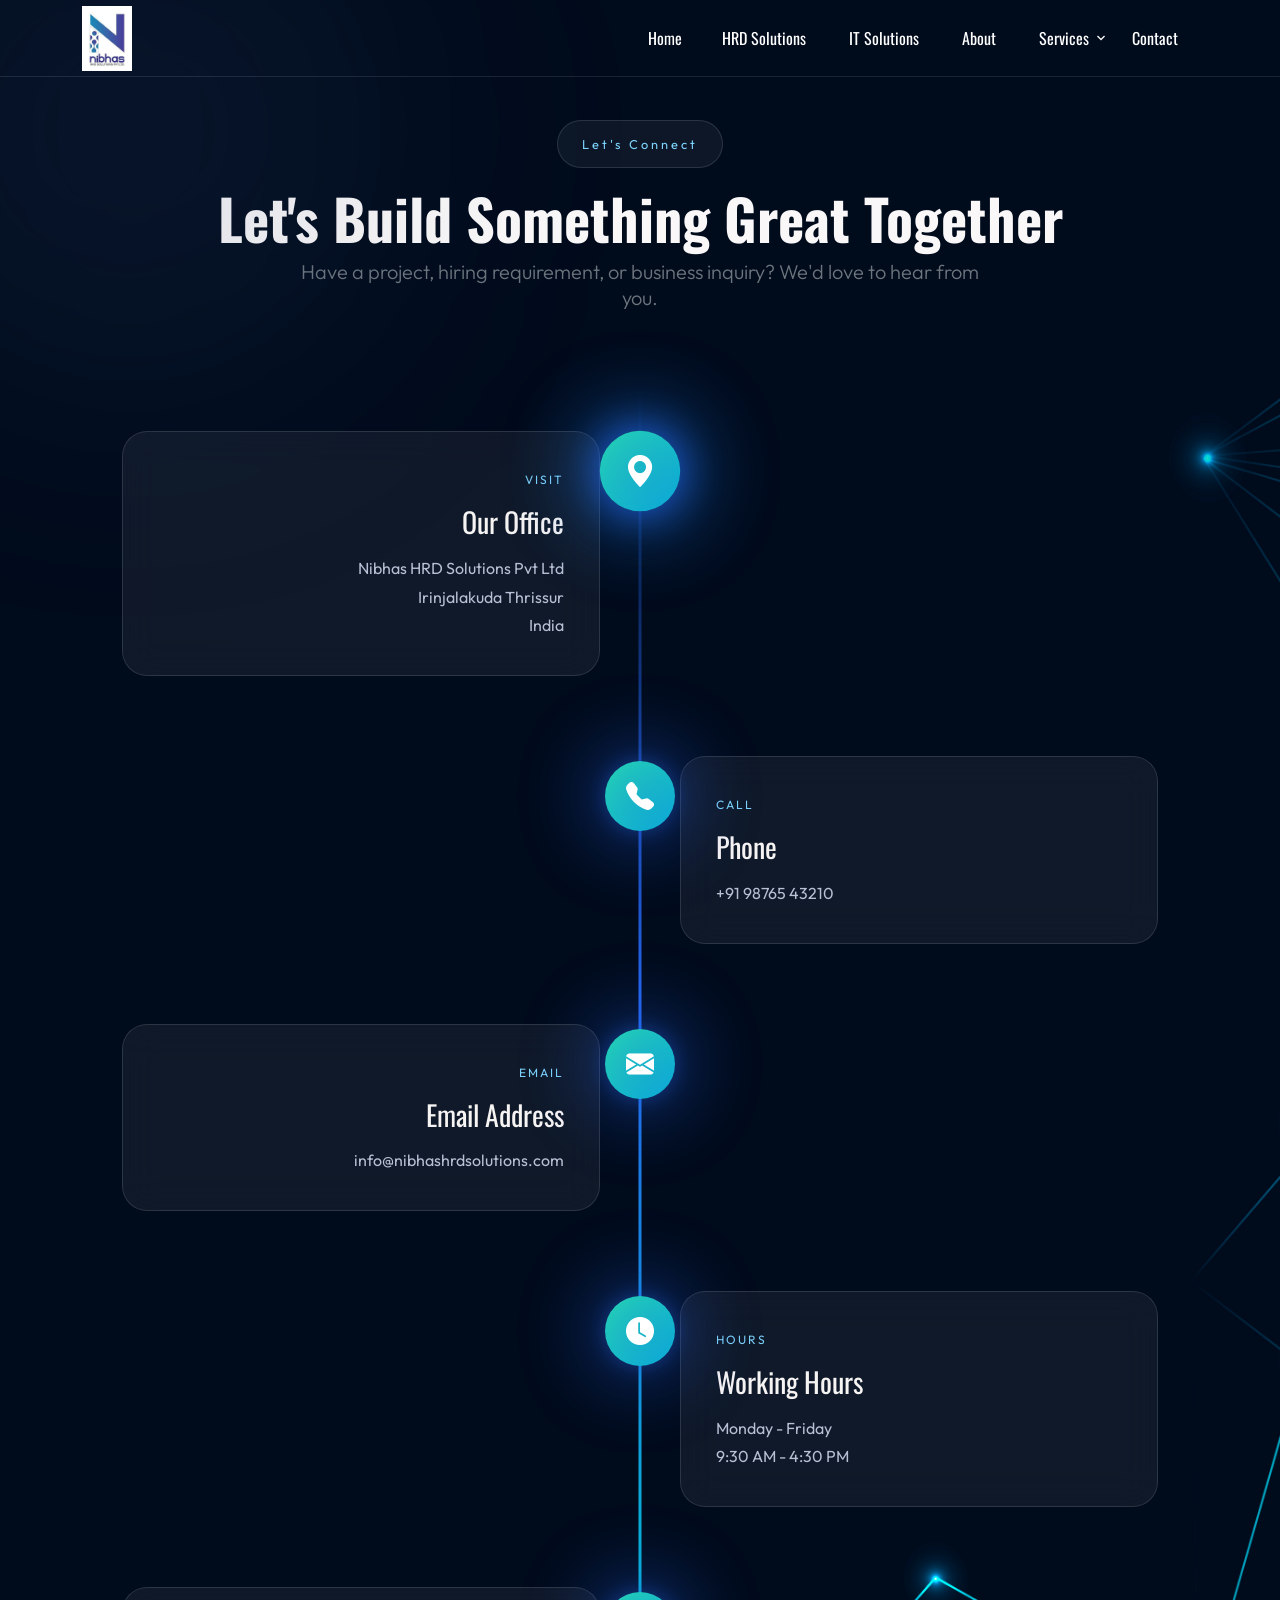
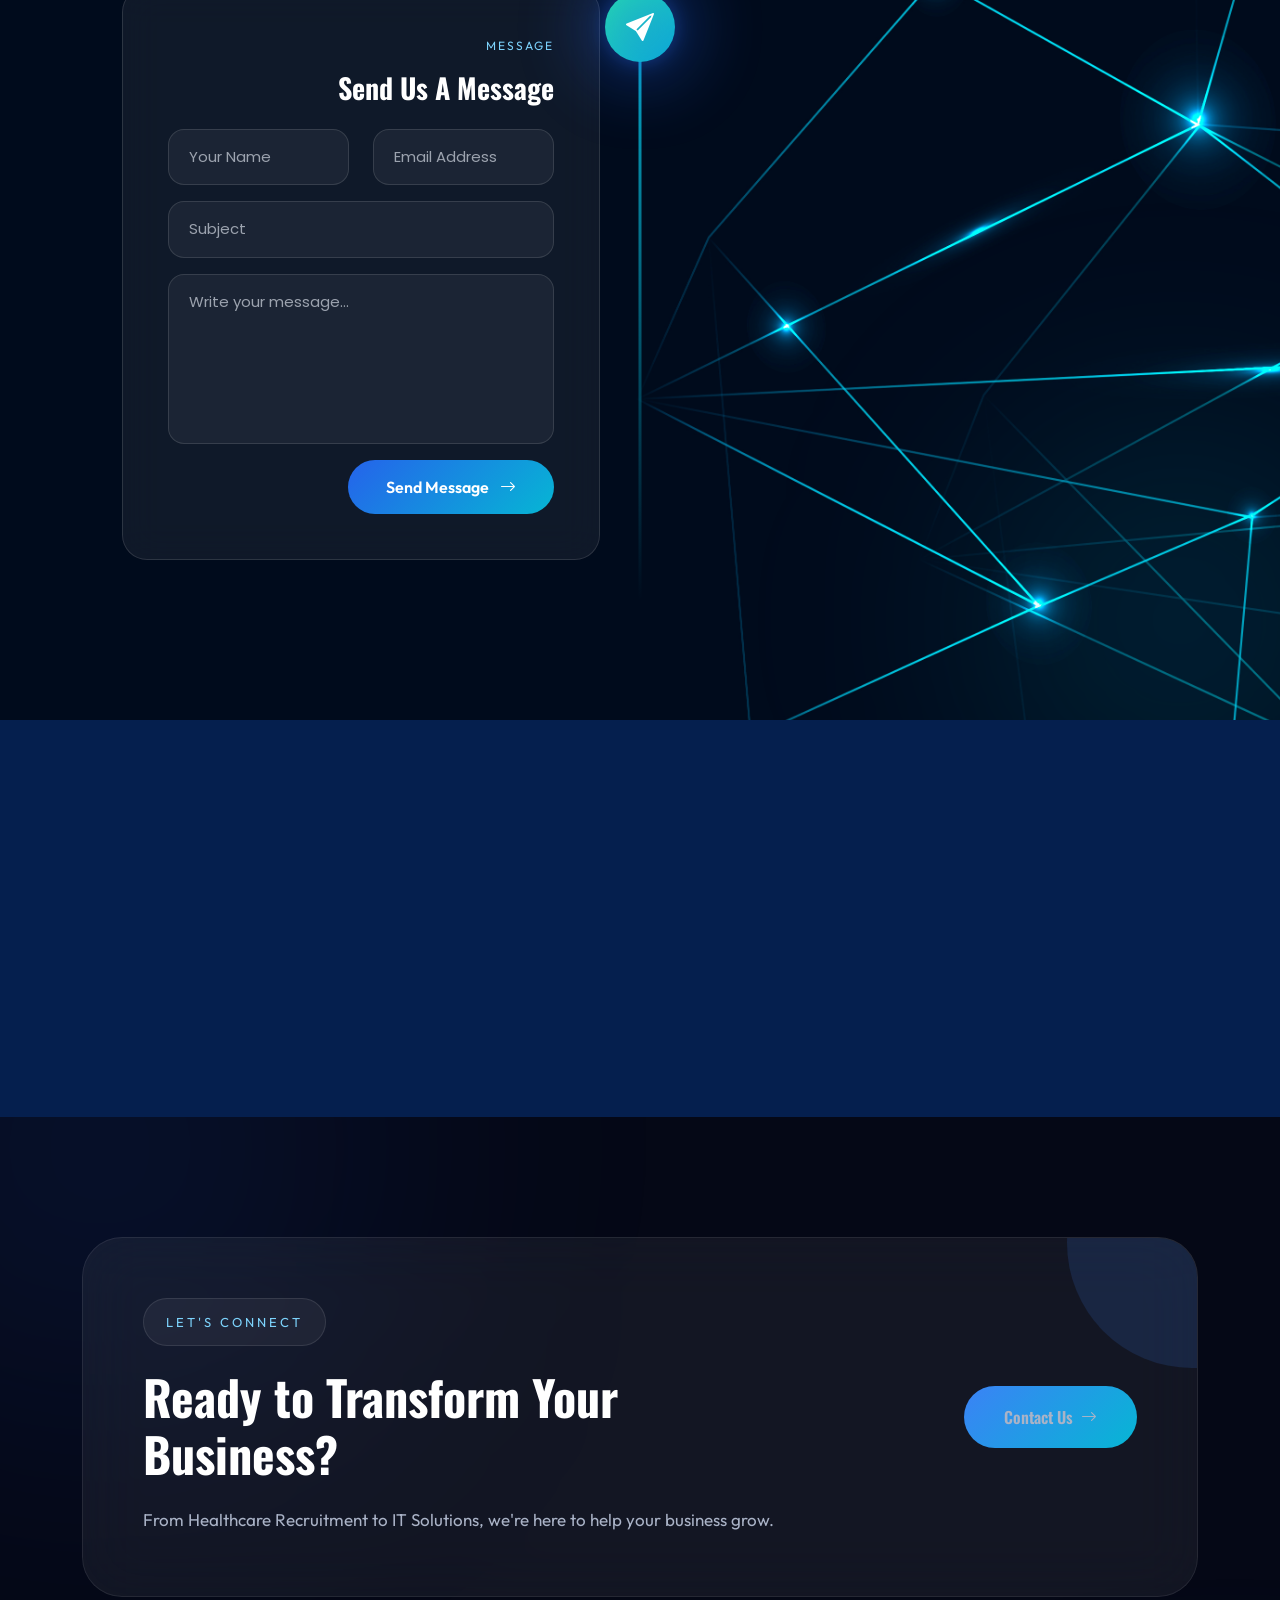
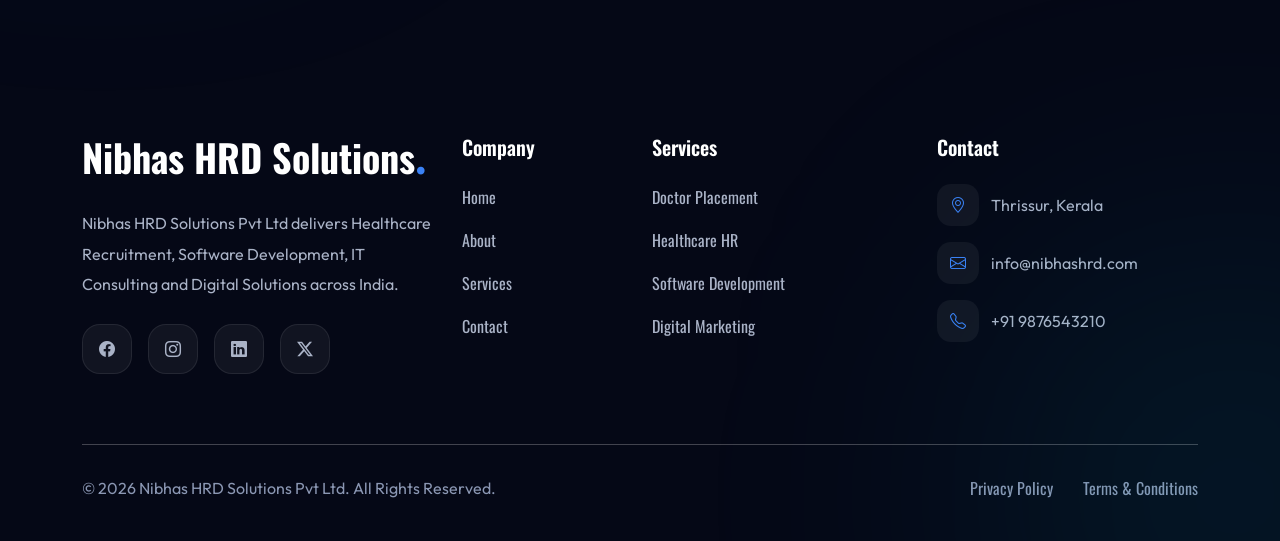
==== monoline-1.0.0/contact.html @ eedfb636 "first commit" ====
<!DOCTYPE html>
<html lang="en">

	<head>
		<!-- Meta -->
		<meta charset="utf-8">
		<meta http-equiv="X-UA-Compatible" content="IE=edge">
		<meta name="viewport" content="width=device-width, initial-scale=1, shrink-to-fit=no">
		<!-- The above 3 meta tags *must* come first in the head; any other head content must come *after* these tags -->
		<meta name="description" content="Monoline - Design Agency HTML Template">
		<meta name="keywords" content="agency, business, corporate, creative, html5, modern, multipurpose, One Page, parallax, startup ">		
		<!-- SITE TITLE -->
		<title>Contact | Nibhas HRD Solutions</title>			
		<!-- Latest Bootstrap min CSS -->
		<link rel="stylesheet" href="assets/bootstrap/css/bootstrap.min.css">		
		<!-- Google Font -->
		<link rel="stylesheet" href="https://fonts.googleapis.com/css?family=Poppins:300,400,500,600,700,800"> 
		<link rel="stylesheet" href="https://fonts.googleapis.com/css?family=Oswald:300,400,500,600">			
		<!-- Font Awesome CSS -->
		<link rel="stylesheet" href="assets/fonts/font-awesome.min.css">
		<link rel="stylesheet" href="assets/fonts/themify-icons.css">
		<!--- owl carousel Css-->
		<link rel="stylesheet" href="assets/owlcarousel/css/owl.carousel.css">
		<link rel="stylesheet" href="assets/owlcarousel/css/owl.theme.css">
		<!--materialdesignicons Css-->
        <link rel="stylesheet" href="assets/css/fonts.css">		
		<!-- animate CSS -->
		<link rel="stylesheet" href="assets/css/animate.css">				
		<!-- MAGNIFIC CSS -->
		<link rel="stylesheet" href="assets/css/magnific-popup.css">					
		<!-- Style CSS -->						
		<link rel="stylesheet" href="assets/css/menu.css">			
		<link rel="stylesheet" href="assets/css/style.css">			
		<link rel="stylesheet" href="assets/css/responsive.css">
				<link rel="stylesheet" href="assets/css/contact.css">			
			
		<!-- HTML5 shim and Respond.js IE8 support of HTML5 elements and media queries -->
		<!-- WARNING: Respond.js doesn't work if you view the page via file:// -->
		<!--[if lt IE 9]>
		  <script src="https://oss.maxcdn.com/html5shiv/3.7.2/html5shiv.min.js"></script>
		  <script src="https://oss.maxcdn.com/respond/1.4.2/respond.min.js"></script>
		<![endif]-->
	</head>
	
    <body data-spy="scroll" data-offset="80">

		<!-- START PRELOADER -->
		<div class="preloader">
			<div class="spinner">
				<div class="double-bounce1"></div>
				<div class="double-bounce2"></div>
			</div>
		</div>
		<!-- END PRELOADER -->		

		 <!-- START NAVBAR -->
		<div class="site-mobile-menu site-navbar-target">
		  <div class="site-mobile-menu-header">
			<div class="site-mobile-menu-close mt-3">
			  <span class="icon-close2 js-menu-toggle"></span>
			</div>
		  </div>
		  <div class="site-mobile-menu-body"></div>
		</div>
	   
		<header class="site-navbar js-sticky-header site-navbar-target" role="banner">
		  <div class="container">
			<div class="row align-items-center">       
			  <div class="col-6 col-xl-2">
				<h1 class="mb-0 site-logo"><a href="index.html"><img src="assets/img/logo.jpg" alt=""></a></h1>
			  </div>
			  <div class="col-12 col-md-10 d-none d-xl-block">
				<nav class="site-navigation position-relative text-right" role="navigation">
				  <ul class="site-menu main-menu js-clone-nav mr-auto d-none d-lg-block">
				  	<li class="">
					  <a href="nibhashrdsolutions.html" class="nav-link">Home</a>
					   <li><a href="index.html" class="nav-link">HRD Solutions</a></li>
						<li><a href="index_three.html" class="nav-link">IT Solutions</a></li>
					</li>	
					<li><a class="nav-link" href="about.html">About</a></li>
					<li class="has-children">
					  <a href="service.html" class="nav-link">Services</a>
					  <ul class="dropdown">
						<li><a href="service.html" class="nav-link">Web Development</a></li>
						<li><a href="service.html" class="nav-link">Software Development</a></li>
						<li><a href="service.html" class="nav-link">Digital Marketing</a></li>
						<li><a href="service.html" class="nav-link">ERP Software</a></li>
						<li><a href="service.html" class="nav-link">Web Design</a></li>
						<li><a href="service.html" class="nav-link">Healthcare Recruitment</a></li>
					  </ul>
					</li>					 
			        
								
									
			         <li><a class="nav-link" href="contact.html">Contact</a></li>					
				  </ul>
				</nav>
			  </div>
			   <div class="col-6 d-inline-block d-xl-none ml-md-0 py-3" style="position: relative; top: 3px;">
			   <a href="#" class="site-menu-toggle js-menu-toggle float-right"><span class="icon-menu h3"></span></a>
			   </div>
			</div>
		  </div>
		</header>
	   <!-- END NAVBAR-->		
		
	   


<head>
    <meta charset="UTF-8">
    <meta name="viewport" content="width=device-width, initial-scale=1.0">
    <title>Contact Us</title>

    <!-- Bootstrap -->
    <!-- <link href="https://cdn.jsdelivr.net/npm/bootstrap@5.3.7/dist/css/bootstrap.min.css" rel="stylesheet"> -->

    <!-- Bootstrap Icons -->
    <link rel="stylesheet"
        href="https://cdn.jsdelivr.net/npm/bootstrap-icons@1.11.3/font/bootstrap-icons.min.css">

    <link rel="stylesheet" href="contact.css">
</head>

<body>

<section class="contact-section py-15 " style="background-image: url(assets/img/bg/v79.jpg); background-size: cover;" >

    <div class="container">

        <!-- Heading -->

        <div class="text-center mb-5">

            <span class="contact-tag">
                Let's Connect
            </span>

            <h2 class="display-4 fw-bold mt-3">
                Let's Build Something Great Together
            </h2>

            <p class="lead text-muted mx-auto"
                style="max-width:700px;">

                Have a project, hiring requirement, or business inquiry?
                We'd love to hear from you.

            </p>

        </div>

        <!-- Timeline -->

        <div class="timeline">

            <!-- Office -->

            <div class="timeline-item left">

                <div class="timeline-icon">
                    <i class="bi bi-geo-alt-fill"></i>
                </div>

                <div class="timeline-content">

                    <span class="small-title">
                        VISIT
                    </span>

                    <h4>Our Office</h4>

                    <p>
                        Nibhas HRD Solutions Pvt Ltd
                        <br>
                      Irinjalakuda Thrissur <br>
                        India
                    </p>

                </div>

            </div>

            <!-- Phone -->

            <div class="timeline-item right" >

                <div class="timeline-icon">
                    <i class="bi bi-telephone-fill"></i>
                </div>

                <div class="timeline-content" >

                    <span class="small-title">
                        CALL
                    </span>

                    <h4>Phone</h4>

                    <p>
                        +91 98765 43210
                    </p>

                </div>

            </div>

            <!-- Email -->

            <div class="timeline-item left">

                <div class="timeline-icon">
                    <i class="bi bi-envelope-fill"></i>
                </div>

                <div class="timeline-content">

                    <span class="small-title">
                        EMAIL
                    </span>

                    <h4>Email Address</h4>

                    <p>

                        info@nibhashrdsolutions.com

                    </p>

                </div>

            </div>

            <!-- Working Hours -->

            <div class="timeline-item right">

                <div class="timeline-icon">
                    <i class="bi bi-clock-fill"></i>
                </div>

                <div class="timeline-content">

                    <span class="small-title">
                        HOURS
                    </span>

                    <h4>Working Hours</h4>

                    <p>

                        Monday - Friday<br>

                        9:30 AM - 4:30 PM

                    </p>

                </div>

            </div>

            <!-- Contact Form -->

            <div class="timeline-item left form-item">

                <div class="timeline-icon">
                    <i class="bi bi-send-fill"></i>
                </div>

                <div class="timeline-content contact-form-card">

                    <span class="small-title">

                        MESSAGE

                    </span>

                    <h3 class="mb-4">

                        Send Us A Message

                    </h3>

                    <form>

                        <div class="row">

                            <div class="col-md-6 mb-3">

                                <input
                                    type="text"
                                    class="form-control"
                                    placeholder="Your Name">

                            </div>

                            <div class="col-md-6 mb-3">

                                <input
                                    type="email"
                                    class="form-control"
                                    placeholder="Email Address">

                            </div>

                        </div>

                        <div class="mb-3">

                            <input
                                type="text"
                                class="form-control"
                                placeholder="Subject">

                        </div>

                        <div class="mb-3">

                            <textarea
                                rows="6"
                                class="form-control"
                                placeholder="Write your message..."></textarea>

                        </div>

                        <button class="btn send-btn">

                            Send Message

                            <i class="bi bi-arrow-right ms-2"></i>

                        </button>

                    </form>

                </div>

            </div>

        </div>

    </div>

</section>

<!-- Map -->


		
		
		
		<!-- START MAP -->
		<div class="map">
			<iframe src="https://www.google.com/maps/embed?pb=!1m18!1m12!1m3!1d5864.38299883517!2d76.20686568125423!3d10.342648704648855!2m3!1f0!2f0!3f0!3m2!1i1024!2i768!4f13.1!3m3!1m2!1s0x1091f25fbad3855%3A0x404bb0de71499fe7!2sNibhas%20HRD%20Solutions%20Pvt.%20Ltd.!5e1!3m2!1sen!2sin!4v1783592600045!5m2!1sen!2sin" style="border:0;" allowfullscreen="" aria-hidden="false" tabindex="0" ></iframe>
		</div>	
		<!-- START MAP -->		

		<footer class="vision-footer">

    <div class="container">

        <!-- CTA -->

        <div class="footer-cta">

            <div class="row align-items-center">

                <div class="col-lg-8">

                    <span class="footer-badge">
                        LET'S CONNECT
                    </span>

                    <h2>
                        Ready to Transform Your Business?
                    </h2>

                    <p>
                        From Healthcare Recruitment to IT Solutions,
                        we're here to help your business grow.
                    </p>

                </div>

                <div class="col-lg-4 text-lg-end mt-4 mt-lg-0">

                    <a href="#" class="footer-btn">
                        Contact Us
                        <i class="bi bi-arrow-right ms-2"></i>
                    </a>

                </div>

            </div>

        </div>

        <!-- Footer -->

        <div class="row gy-5 mt-5">

            <!-- Company -->

            <div class="col-lg-4">

                <h3 class="logo">
                    Nibhas HRD Solutions<span>.</span>
                </h3>

                <p class="footer-text">

                    Nibhas HRD Solutions Pvt Ltd delivers
                    Healthcare Recruitment, Software Development,
                    IT Consulting and Digital Solutions across India.

                </p>

                <div class="social-links">

                    <a href="#"><i class="bi bi-facebook"></i></a>
                    <a href="#"><i class="bi bi-instagram"></i></a>
                    <a href="#"><i class="bi bi-linkedin"></i></a>
                    <a href="#"><i class="bi bi-twitter-x"></i></a>

                </div>

            </div>

            <!-- Links -->

            <div class="col-lg-2">

                <h5>Company</h5>

                <ul>

                    <li><a href="nibhashrdsolutions.html">Home</a></li>

                    <li><a href="about.html">About</a></li>

                    <li><a href="service.html">Services</a></li>

                    <li><a href="contact.html">Contact</a></li>

                </ul>

            </div>

            <!-- Services -->

            <div class="col-lg-3">

                <h5>Services</h5>

                <ul>

                    <li><a href="#">Doctor Placement</a></li>

                    <li><a href="#">Healthcare HR</a></li>

                    <li><a href="#">Software Development</a></li>

                    <li><a href="#">Digital Marketing</a></li>

                </ul>

            </div>

            <!-- Contact -->

            <div class="col-lg-3">

                <h5>Contact</h5>

                <ul class="contact-list">

                    <li>
                        <i class="bi bi-geo-alt"></i>
                        Thrissur, Kerala
                    </li>

                    <li>
                        <i class="bi bi-envelope"></i>
                        info@nibhashrd.com
                    </li>

                    <li>
                        <i class="bi bi-telephone"></i>
                        +91 9876543210
                    </li>

                </ul>

            </div>

        </div>

        <hr>

        <div class="footer-bottom">

            <p>
                © 2026 Nibhas HRD Solutions Pvt Ltd. All Rights Reserved.
            </p>

            <div>

                <a href="#">Privacy Policy</a>

                <a href="#">Terms & Conditions</a>

            </div>

        </div>

    </div>

</footer>

		<!-- Latest jQuery -->
			<script src="assets/js/jquery-1.12.4.min.js"></script>
		<!-- Latest compiled and minified Bootstrap -->
			<script src="assets/bootstrap/js/bootstrap.min.js"></script>
		<!-- modernizer JS -->		
			<script src="assets/js/modernizr-2.8.3.min.js"></script>																		
		<!-- owl-carousel min js  -->
			<script src="assets/owlcarousel/js/owl.carousel.min.js"></script>					
		<!-- magnific-popup js -->               
			<script src="assets/js/jquery.magnific-popup.min.js"></script>			
		<!-- jquery mixitup js -->   
			<script src="assets/js/jquery.mixitup.js"></script>			
		<!-- jquery appear js -->
			<script src="assets/js/jquery.appear.js"></script>							
		<!-- countTo js -->
			<script src="assets/js/jquery.inview.min.js"></script>	
		<!-- stellar js -->
			<script src="assets/js/jquery.stellar.min.js"></script>			
		<!-- WOW - Reveal Animations When You Scroll -->
			<script src="assets/js/wow.min.js"></script>	
		<!-- Menu js -->
			<script src="assets/js/menu.js"></script>																				
			<script src="assets/js/jquery.sticky.js"></script>			
		<!-- form contact js -->																				
			<script src="assets/js/form-contact.js"></script>		
		<!-- scrolltopcontrol js -->			
			<script src="assets/js/scrolltopcontrol.js"></script>																						
		<!-- scripts js -->
			<script src="assets/js/scripts.js"></script>	
			<script src="assets/js/contact.js"></script>		
    </body>
</html>
---- monoline-1.0.0/assets/fonts/themify-icons.css ----
@font-face {
	font-family: 'themify';
	src:url('../fonts/themify.eot?-fvbane');
	src:url('../fonts/themify.eot?#iefix-fvbane') format('embedded-opentype'),
		url('../fonts/themify.woff?-fvbane') format('woff'),
		url('../fonts/themify.ttf?-fvbane') format('truetype'),
		url('../fonts/themify.svg?-fvbane#themify') format('svg');
	font-weight: normal;
	font-style: normal;
}

[class^="ti-"], [class*=" ti-"] {
	font-family: 'themify';
	speak: none;
	font-style: normal;
	font-weight: normal;
	font-variant: normal;
	text-transform: none;
	line-height: 1;

	/* Better Font Rendering =========== */
	-webkit-font-smoothing: antialiased;
	-moz-osx-font-smoothing: grayscale;
}

.ti-wand:before {
	content: "\e600";
}
.ti-volume:before {
	content: "\e601";
}
.ti-user:before {
	content: "\e602";
}
.ti-unlock:before {
	content: "\e603";
}
.ti-unlink:before {
	content: "\e604";
}
.ti-trash:before {
	content: "\e605";
}
.ti-thought:before {
	content: "\e606";
}
.ti-target:before {
	content: "\e607";
}
.ti-tag:before {
	content: "\e608";
}
.ti-tablet:before {
	content: "\e609";
}
.ti-star:before {
	content: "\e60a";
}
.ti-spray:before {
	content: "\e60b";
}
.ti-signal:before {
	content: "\e60c";
}
.ti-shopping-cart:before {
	content: "\e60d";
}
.ti-shopping-cart-full:before {
	content: "\e60e";
}
.ti-settings:before {
	content: "\e60f";
}
.ti-search:before {
	content: "\e610";
}
.ti-zoom-in:before {
	content: "\e611";
}
.ti-zoom-out:before {
	content: "\e612";
}
.ti-cut:before {
	content: "\e613";
}
.ti-ruler:before {
	content: "\e614";
}
.ti-ruler-pencil:before {
	content: "\e615";
}
.ti-ruler-alt:before {
	content: "\e616";
}
.ti-bookmark:before {
	content: "\e617";
}
.ti-bookmark-alt:before {
	content: "\e618";
}
.ti-reload:before {
	content: "\e619";
}
.ti-plus:before {
	content: "\e61a";
}
.ti-pin:before {
	content: "\e61b";
}
.ti-pencil:before {
	content: "\e61c";
}
.ti-pencil-alt:before {
	content: "\e61d";
}
.ti-paint-roller:before {
	content: "\e61e";
}
.ti-paint-bucket:before {
	content: "\e61f";
}
.ti-na:before {
	content: "\e620";
}
.ti-mobile:before {
	content: "\e621";
}
.ti-minus:before {
	content: "\e622";
}
.ti-medall:before {
	content: "\e623";
}
.ti-medall-alt:before {
	content: "\e624";
}
.ti-marker:before {
	content: "\e625";
}
.ti-marker-alt:before {
	content: "\e626";
}
.ti-arrow-up:before {
	content: "\e627";
}
.ti-arrow-right:before {
	content: "\e628";
}
.ti-arrow-left:before {
	content: "\e629";
}
.ti-arrow-down:before {
	content: "\e62a";
}
.ti-lock:before {
	content: "\e62b";
}
.ti-location-arrow:before {
	content: "\e62c";
}
.ti-link:before {
	content: "\e62d";
}
.ti-layout:before {
	content: "\e62e";
}
.ti-layers:before {
	content: "\e62f";
}
.ti-layers-alt:before {
	content: "\e630";
}
.ti-key:before {
	content: "\e631";
}
.ti-import:before {
	content: "\e632";
}
.ti-image:before {
	content: "\e633";
}
.ti-heart:before {
	content: "\e634";
}
.ti-heart-broken:before {
	content: "\e635";
}
.ti-hand-stop:before {
	content: "\e636";
}
.ti-hand-open:before {
	content: "\e637";
}
.ti-hand-drag:before {
	content: "\e638";
}
.ti-folder:before {
	content: "\e639";
}
.ti-flag:before {
	content: "\e63a";
}
.ti-flag-alt:before {
	content: "\e63b";
}
.ti-flag-alt-2:before {
	content: "\e63c";
}
.ti-eye:before {
	content: "\e63d";
}
.ti-export:before {
	content: "\e63e";
}
.ti-exchange-vertical:before {
	content: "\e63f";
}
.ti-desktop:before {
	content: "\e640";
}
.ti-cup:before {
	content: "\e641";
}
.ti-crown:before {
	content: "\e642";
}
.ti-comments:before {
	content: "\e643";
}
.ti-comment:before {
	content: "\e644";
}
.ti-comment-alt:before {
	content: "\e645";
}
.ti-close:before {
	content: "\e646";
}
.ti-clip:before {
	content: "\e647";
}
.ti-angle-up:before {
	content: "\e648";
}
.ti-angle-right:before {
	content: "\e649";
}
.ti-angle-left:before {
	content: "\e64a";
}
.ti-angle-down:before {
	content: "\e64b";
}
.ti-check:before {
	content: "\e64c";
}
.ti-check-box:before {
	content: "\e64d";
}
.ti-camera:before {
	content: "\e64e";
}
.ti-announcement:before {
	content: "\e64f";
}
.ti-brush:before {
	content: "\e650";
}
.ti-briefcase:before {
	content: "\e651";
}
.ti-bolt:before {
	content: "\e652";
}
.ti-bolt-alt:before {
	content: "\e653";
}
.ti-blackboard:before {
	content: "\e654";
}
.ti-bag:before {
	content: "\e655";
}
.ti-move:before {
	content: "\e656";
}
.ti-arrows-vertical:before {
	content: "\e657";
}
.ti-arrows-horizontal:before {
	content: "\e658";
}
.ti-fullscreen:before {
	content: "\e659";
}
.ti-arrow-top-right:before {
	content: "\e65a";
}
.ti-arrow-top-left:before {
	content: "\e65b";
}
.ti-arrow-circle-up:before {
	content: "\e65c";
}
.ti-arrow-circle-right:before {
	content: "\e65d";
}
.ti-arrow-circle-left:before {
	content: "\e65e";
}
.ti-arrow-circle-down:before {
	content: "\e65f";
}
.ti-angle-double-up:before {
	content: "\e660";
}
.ti-angle-double-right:before {
	content: "\e661";
}
.ti-angle-double-left:before {
	content: "\e662";
}
.ti-angle-double-down:before {
	content: "\e663";
}
.ti-zip:before {
	content: "\e664";
}
.ti-world:before {
	content: "\e665";
}
.ti-wheelchair:before {
	content: "\e666";
}
.ti-view-list:before {
	content: "\e667";
}
.ti-view-list-alt:before {
	content: "\e668";
}
.ti-view-grid:before {
	content: "\e669";
}
.ti-uppercase:before {
	content: "\e66a";
}
.ti-upload:before {
	content: "\e66b";
}
.ti-underline:before {
	content: "\e66c";
}
.ti-truck:before {
	content: "\e66d";
}
.ti-timer:before {
	content: "\e66e";
}
.ti-ticket:before {
	content: "\e66f";
}
.ti-thumb-up:before {
	content: "\e670";
}
.ti-thumb-down:before {
	content: "\e671";
}
.ti-text:before {
	content: "\e672";
}
.ti-stats-up:before {
	content: "\e673";
}
.ti-stats-down:before {
	content: "\e674";
}
.ti-split-v:before {
	content: "\e675";
}
.ti-split-h:before {
	content: "\e676";
}
.ti-smallcap:before {
	content: "\e677";
}
.ti-shine:before {
	content: "\e678";
}
.ti-shift-right:before {
	content: "\e679";
}
.ti-shift-left:before {
	content: "\e67a";
}
.ti-shield:before {
	content: "\e67b";
}
.ti-notepad:before {
	content: "\e67c";
}
.ti-server:before {
	content: "\e67d";
}
.ti-quote-right:before {
	content: "\e67e";
}
.ti-quote-left:before {
	content: "\e67f";
}
.ti-pulse:before {
	content: "\e680";
}
.ti-printer:before {
	content: "\e681";
}
.ti-power-off:before {
	content: "\e682";
}
.ti-plug:before {
	content: "\e683";
}
.ti-pie-chart:before {
	content: "\e684";
}
.ti-paragraph:before {
	content: "\e685";
}
.ti-panel:before {
	content: "\e686";
}
.ti-package:before {
	content: "\e687";
}
.ti-music:before {
	content: "\e688";
}
.ti-music-alt:before {
	content: "\e689";
}
.ti-mouse:before {
	content: "\e68a";
}
.ti-mouse-alt:before {
	content: "\e68b";
}
.ti-money:before {
	content: "\e68c";
}
.ti-microphone:before {
	content: "\e68d";
}
.ti-menu:before {
	content: "\e68e";
}
.ti-menu-alt:before {
	content: "\e68f";
}
.ti-map:before {
	content: "\e690";
}
.ti-map-alt:before {
	content: "\e691";
}
.ti-loop:before {
	content: "\e692";
}
.ti-location-pin:before {
	content: "\e693";
}
.ti-list:before {
	content: "\e694";
}
.ti-light-bulb:before {
	content: "\e695";
}
.ti-Italic:before {
	content: "\e696";
}
.ti-info:before {
	content: "\e697";
}
.ti-infinite:before {
	content: "\e698";
}
.ti-id-badge:before {
	content: "\e699";
}
.ti-hummer:before {
	content: "\e69a";
}
.ti-home:before {
	content: "\e69b";
}
.ti-help:before {
	content: "\e69c";
}
.ti-headphone:before {
	content: "\e69d";
}
.ti-harddrives:before {
	content: "\e69e";
}
.ti-harddrive:before {
	content: "\e69f";
}
.ti-gift:before {
	content: "\e6a0";
}
.ti-game:before {
	content: "\e6a1";
}
.ti-filter:before {
	content: "\e6a2";
}
.ti-files:before {
	content: "\e6a3";
}
.ti-file:before {
	content: "\e6a4";
}
.ti-eraser:before {
	content: "\e6a5";
}
.ti-envelope:before {
	content: "\e6a6";
}
.ti-download:before {
	content: "\e6a7";
}
.ti-direction:before {
	content: "\e6a8";
}
.ti-direction-alt:before {
	content: "\e6a9";
}
.ti-dashboard:before {
	content: "\e6aa";
}
.ti-control-stop:before {
	content: "\e6ab";
}
.ti-control-shuffle:before {
	content: "\e6ac";
}
.ti-control-play:before {
	content: "\e6ad";
}
.ti-control-pause:before {
	content: "\e6ae";
}
.ti-control-forward:before {
	content: "\e6af";
}
.ti-control-backward:before {
	content: "\e6b0";
}
.ti-cloud:before {
	content: "\e6b1";
}
.ti-cloud-up:before {
	content: "\e6b2";
}
.ti-cloud-down:before {
	content: "\e6b3";
}
.ti-clipboard:before {
	content: "\e6b4";
}
.ti-car:before {
	content: "\e6b5";
}
.ti-calendar:before {
	content: "\e6b6";
}
.ti-book:before {
	content: "\e6b7";
}
.ti-bell:before {
	content: "\e6b8";
}
.ti-basketball:before {
	content: "\e6b9";
}
.ti-bar-chart:before {
	content: "\e6ba";
}
.ti-bar-chart-alt:before {
	content: "\e6bb";
}
.ti-back-right:before {
	content: "\e6bc";
}
.ti-back-left:before {
	content: "\e6bd";
}
.ti-arrows-corner:before {
	content: "\e6be";
}
.ti-archive:before {
	content: "\e6bf";
}
.ti-anchor:before {
	content: "\e6c0";
}
.ti-align-right:before {
	content: "\e6c1";
}
.ti-align-left:before {
	content: "\e6c2";
}
.ti-align-justify:before {
	content: "\e6c3";
}
.ti-align-center:before {
	content: "\e6c4";
}
.ti-alert:before {
	content: "\e6c5";
}
.ti-alarm-clock:before {
	content: "\e6c6";
}
.ti-agenda:before {
	content: "\e6c7";
}
.ti-write:before {
	content: "\e6c8";
}
.ti-window:before {
	content: "\e6c9";
}
.ti-widgetized:before {
	content: "\e6ca";
}
.ti-widget:before {
	content: "\e6cb";
}
.ti-widget-alt:before {
	content: "\e6cc";
}
.ti-wallet:before {
	content: "\e6cd";
}
.ti-video-clapper:before {
	content: "\e6ce";
}
.ti-video-camera:before {
	content: "\e6cf";
}
.ti-vector:before {
	content: "\e6d0";
}
.ti-themify-logo:before {
	content: "\e6d1";
}
.ti-themify-favicon:before {
	content: "\e6d2";
}
.ti-themify-favicon-alt:before {
	content: "\e6d3";
}
.ti-support:before {
	content: "\e6d4";
}
.ti-stamp:before {
	content: "\e6d5";
}
.ti-split-v-alt:before {
	content: "\e6d6";
}
.ti-slice:before {
	content: "\e6d7";
}
.ti-shortcode:before {
	content: "\e6d8";
}
.ti-shift-right-alt:before {
	content: "\e6d9";
}
.ti-shift-left-alt:before {
	content: "\e6da";
}
.ti-ruler-alt-2:before {
	content: "\e6db";
}
.ti-receipt:before {
	content: "\e6dc";
}
.ti-pin2:before {
	content: "\e6dd";
}
.ti-pin-alt:before {
	content: "\e6de";
}
.ti-pencil-alt2:before {
	content: "\e6df";
}
.ti-palette:before {
	content: "\e6e0";
}
.ti-more:before {
	content: "\e6e1";
}
.ti-more-alt:before {
	content: "\e6e2";
}
.ti-microphone-alt:before {
	content: "\e6e3";
}
.ti-magnet:before {
	content: "\e6e4";
}
.ti-line-double:before {
	content: "\e6e5";
}
.ti-line-dotted:before {
	content: "\e6e6";
}
.ti-line-dashed:before {
	content: "\e6e7";
}
.ti-layout-width-full:before {
	content: "\e6e8";
}
.ti-layout-width-default:before {
	content: "\e6e9";
}
.ti-layout-width-default-alt:before {
	content: "\e6ea";
}
.ti-layout-tab:before {
	content: "\e6eb";
}
.ti-layout-tab-window:before {
	content: "\e6ec";
}
.ti-layout-tab-v:before {
	content: "\e6ed";
}
.ti-layout-tab-min:before {
	content: "\e6ee";
}
.ti-layout-slider:before {
	content: "\e6ef";
}
.ti-layout-slider-alt:before {
	content: "\e6f0";
}
.ti-layout-sidebar-right:before {
	content: "\e6f1";
}
.ti-layout-sidebar-none:before {
	content: "\e6f2";
}
.ti-layout-sidebar-left:before {
	content: "\e6f3";
}
.ti-layout-placeholder:before {
	content: "\e6f4";
}
.ti-layout-menu:before {
	content: "\e6f5";
}
.ti-layout-menu-v:before {
	content: "\e6f6";
}
.ti-layout-menu-separated:before {
	content: "\e6f7";
}
.ti-layout-menu-full:before {
	content: "\e6f8";
}
.ti-layout-media-right-alt:before {
	content: "\e6f9";
}
.ti-layout-media-right:before {
	content: "\e6fa";
}
.ti-layout-media-overlay:before {
	content: "\e6fb";
}
.ti-layout-media-overlay-alt:before {
	content: "\e6fc";
}
.ti-layout-media-overlay-alt-2:before {
	content: "\e6fd";
}
.ti-layout-media-left-alt:before {
	content: "\e6fe";
}
.ti-layout-media-left:before {
	content: "\e6ff";
}
.ti-layout-media-center-alt:before {
	content: "\e700";
}
.ti-layout-media-center:before {
	content: "\e701";
}
.ti-layout-list-thumb:before {
	content: "\e702";
}
.ti-layout-list-thumb-alt:before {
	content: "\e703";
}
.ti-layout-list-post:before {
	content: "\e704";
}
.ti-layout-list-large-image:before {
	content: "\e705";
}
.ti-layout-line-solid:before {
	content: "\e706";
}
.ti-layout-grid4:before {
	content: "\e707";
}
.ti-layout-grid3:before {
	content: "\e708";
}
.ti-layout-grid2:before {
	content: "\e709";
}
.ti-layout-grid2-thumb:before {
	content: "\e70a";
}
.ti-layout-cta-right:before {
	content: "\e70b";
}
.ti-layout-cta-left:before {
	content: "\e70c";
}
.ti-layout-cta-center:before {
	content: "\e70d";
}
.ti-layout-cta-btn-right:before {
	content: "\e70e";
}
.ti-layout-cta-btn-left:before {
	content: "\e70f";
}
.ti-layout-column4:before {
	content: "\e710";
}
.ti-layout-column3:before {
	content: "\e711";
}
.ti-layout-column2:before {
	content: "\e712";
}
.ti-layout-accordion-separated:before {
	content: "\e713";
}
.ti-layout-accordion-merged:before {
	content: "\e714";
}
.ti-layout-accordion-list:before {
	content: "\e715";
}
.ti-ink-pen:before {
	content: "\e716";
}
.ti-info-alt:before {
	content: "\e717";
}
.ti-help-alt:before {
	content: "\e718";
}
.ti-headphone-alt:before {
	content: "\e719";
}
.ti-hand-point-up:before {
	content: "\e71a";
}
.ti-hand-point-right:before {
	content: "\e71b";
}
.ti-hand-point-left:before {
	content: "\e71c";
}
.ti-hand-point-down:before {
	content: "\e71d";
}
.ti-gallery:before {
	content: "\e71e";
}
.ti-face-smile:before {
	content: "\e71f";
}
.ti-face-sad:before {
	content: "\e720";
}
.ti-credit-card:before {
	content: "\e721";
}
.ti-control-skip-forward:before {
	content: "\e722";
}
.ti-control-skip-backward:before {
	content: "\e723";
}
.ti-control-record:before {
	content: "\e724";
}
.ti-control-eject:before {
	content: "\e725";
}
.ti-comments-smiley:before {
	content: "\e726";
}
.ti-brush-alt:before {
	content: "\e727";
}
.ti-youtube:before {
	content: "\e728";
}
.ti-vimeo:before {
	content: "\e729";
}
.ti-twitter:before {
	content: "\e72a";
}
.ti-time:before {
	content: "\e72b";
}
.ti-tumblr:before {
	content: "\e72c";
}
.ti-skype:before {
	content: "\e72d";
}
.ti-share:before {
	content: "\e72e";
}
.ti-share-alt:before {
	content: "\e72f";
}
.ti-rocket:before {
	content: "\e730";
}
.ti-pinterest:before {
	content: "\e731";
}
.ti-new-window:before {
	content: "\e732";
}
.ti-microsoft:before {
	content: "\e733";
}
.ti-list-ol:before {
	content: "\e734";
}
.ti-linkedin:before {
	content: "\e735";
}
.ti-layout-sidebar-2:before {
	content: "\e736";
}
.ti-layout-grid4-alt:before {
	content: "\e737";
}
.ti-layout-grid3-alt:before {
	content: "\e738";
}
.ti-layout-grid2-alt:before {
	content: "\e739";
}
.ti-layout-column4-alt:before {
	content: "\e73a";
}
.ti-layout-column3-alt:before {
	content: "\e73b";
}
.ti-layout-column2-alt:before {
	content: "\e73c";
}
.ti-instagram:before {
	content: "\e73d";
}
.ti-google:before {
	content: "\e73e";
}
.ti-github:before {
	content: "\e73f";
}
.ti-flickr:before {
	content: "\e740";
}
.ti-facebook:before {
	content: "\e741";
}
.ti-dropbox:before {
	content: "\e742";
}
.ti-dribbble:before {
	content: "\e743";
}
.ti-apple:before {
	content: "\e744";
}
.ti-android:before {
	content: "\e745";
}
.ti-save:before {
	content: "\e746";
}
.ti-save-alt:before {
	content: "\e747";
}
.ti-yahoo:before {
	content: "\e748";
}
.ti-wordpress:before {
	content: "\e749";
}
.ti-vimeo-alt:before {
	content: "\e74a";
}
.ti-twitter-alt:before {
	content: "\e74b";
}
.ti-tumblr-alt:before {
	content: "\e74c";
}
.ti-trello:before {
	content: "\e74d";
}
.ti-stack-overflow:before {
	content: "\e74e";
}
.ti-soundcloud:before {
	content: "\e74f";
}
.ti-sharethis:before {
	content: "\e750";
}
.ti-sharethis-alt:before {
	content: "\e751";
}
.ti-reddit:before {
	content: "\e752";
}
.ti-pinterest-alt:before {
	content: "\e753";
}
.ti-microsoft-alt:before {
	content: "\e754";
}
.ti-linux:before {
	content: "\e755";
}
.ti-jsfiddle:before {
	content: "\e756";
}
.ti-joomla:before {
	content: "\e757";
}
.ti-html5:before {
	content: "\e758";
}
.ti-flickr-alt:before {
	content: "\e759";
}
.ti-email:before {
	content: "\e75a";
}
.ti-drupal:before {
	content: "\e75b";
}
.ti-dropbox-alt:before {
	content: "\e75c";
}
.ti-css3:before {
	content: "\e75d";
}
.ti-rss:before {
	content: "\e75e";
}
.ti-rss-alt:before {
	content: "\e75f";
}
---- monoline-1.0.0/assets/css/fonts.css ----
@font-face {
  font-family: 'icomoon';
  src:  url('../fonts/icomoon.eot?10si43');
  src:  url('../fonts/icomoon.eot?10si43#iefix') format('embedded-opentype'),
    url('../fonts/icomoon.ttf?10si43') format('truetype'),
    url('../fonts/icomoon.woff?10si43') format('woff'),
    url('../fonts/icomoon.svg?10si43#icomoon') format('svg');
  font-weight: normal;
  font-style: normal;
}

[class^="icon-"], [class*=" icon-"] {
  /* use !important to prevent issues with browser extensions that change fonts */
  font-family: 'icomoon' !important;
  speak: none;
  font-style: normal;
  font-weight: normal;
  font-variant: normal;
  text-transform: none;
  line-height: 1;

  /* Better Font Rendering =========== */
  -webkit-font-smoothing: antialiased;
  -moz-osx-font-smoothing: grayscale;
}

.icon-asterisk:before {
  content: "\f069";
}
.icon-plus:before {
  content: "\f067";
}
.icon-question:before {
  content: "\f128";
}
.icon-minus:before {
  content: "\f068";
}
.icon-glass:before {
  content: "\f000";
}
.icon-music:before {
  content: "\f001";
}
.icon-search:before {
  content: "\f002";
}
.icon-envelope-o:before {
  content: "\f003";
}
.icon-heart:before {
  content: "\f004";
}
.icon-star:before {
  content: "\f005";
}
.icon-star-o:before {
  content: "\f006";
}
.icon-user:before {
  content: "\f007";
}
.icon-film:before {
  content: "\f008";
}
.icon-th-large:before {
  content: "\f009";
}
.icon-th:before {
  content: "\f00a";
}
.icon-th-list:before {
  content: "\f00b";
}
.icon-check:before {
  content: "\f00c";
}
.icon-close:before {
  content: "\f00d";
}
.icon-remove:before {
  content: "\f00d";
}
.icon-times:before {
  content: "\f00d";
}
.icon-search-plus:before {
  content: "\f00e";
}
.icon-search-minus:before {
  content: "\f010";
}
.icon-power-off:before {
  content: "\f011";
}
.icon-signal:before {
  content: "\f012";
}
.icon-cog:before {
  content: "\f013";
}
.icon-gear:before {
  content: "\f013";
}
.icon-trash-o:before {
  content: "\f014";
}
.icon-home:before {
  content: "\f015";
}
.icon-file-o:before {
  content: "\f016";
}
.icon-clock-o:before {
  content: "\f017";
}
.icon-road:before {
  content: "\f018";
}
.icon-download:before {
  content: "\f019";
}
.icon-arrow-circle-o-down:before {
  content: "\f01a";
}
.icon-arrow-circle-o-up:before {
  content: "\f01b";
}
.icon-inbox:before {
  content: "\f01c";
}
.icon-play-circle-o:before {
  content: "\f01d";
}
.icon-repeat:before {
  content: "\f01e";
}
.icon-rotate-right:before {
  content: "\f01e";
}
.icon-refresh:before {
  content: "\f021";
}
.icon-list-alt:before {
  content: "\f022";
}
.icon-lock:before {
  content: "\f023";
}
.icon-flag:before {
  content: "\f024";
}
.icon-headphones:before {
  content: "\f025";
}
.icon-volume-off:before {
  content: "\f026";
}
.icon-volume-down:before {
  content: "\f027";
}
.icon-volume-up:before {
  content: "\f028";
}
.icon-qrcode:before {
  content: "\f029";
}
.icon-barcode:before {
  content: "\f02a";
}
.icon-tag:before {
  content: "\f02b";
}
.icon-tags:before {
  content: "\f02c";
}
.icon-book:before {
  content: "\f02d";
}
.icon-bookmark:before {
  content: "\f02e";
}
.icon-print:before {
  content: "\f02f";
}
.icon-camera:before {
  content: "\f030";
}
.icon-font:before {
  content: "\f031";
}
.icon-bold:before {
  content: "\f032";
}
.icon-italic:before {
  content: "\f033";
}
.icon-text-height:before {
  content: "\f034";
}
.icon-text-width:before {
  content: "\f035";
}
.icon-align-left:before {
  content: "\f036";
}
.icon-align-center:before {
  content: "\f037";
}
.icon-align-right:before {
  content: "\f038";
}
.icon-align-justify:before {
  content: "\f039";
}
.icon-list:before {
  content: "\f03a";
}
.icon-dedent:before {
  content: "\f03b";
}
.icon-outdent:before {
  content: "\f03b";
}
.icon-indent:before {
  content: "\f03c";
}
.icon-video-camera:before {
  content: "\f03d";
}
.icon-image:before {
  content: "\f03e";
}
.icon-photo:before {
  content: "\f03e";
}
.icon-picture-o:before {
  content: "\f03e";
}
.icon-pencil:before {
  content: "\f040";
}
.icon-map-marker:before {
  content: "\f041";
}
.icon-adjust:before {
  content: "\f042";
}
.icon-tint:before {
  content: "\f043";
}
.icon-edit:before {
  content: "\f044";
}
.icon-pencil-square-o:before {
  content: "\f044";
}
.icon-share-square-o:before {
  content: "\f045";
}
.icon-check-square-o:before {
  content: "\f046";
}
.icon-arrows:before {
  content: "\f047";
}
.icon-step-backward:before {
  content: "\f048";
}
.icon-fast-backward:before {
  content: "\f049";
}
.icon-backward:before {
  content: "\f04a";
}
.icon-play:before {
  content: "\f04b";
}
.icon-pause:before {
  content: "\f04c";
}
.icon-stop:before {
  content: "\f04d";
}
.icon-forward:before {
  content: "\f04e";
}
.icon-fast-forward:before {
  content: "\f050";
}
.icon-step-forward:before {
  content: "\f051";
}
.icon-eject:before {
  content: "\f052";
}
.icon-chevron-left:before {
  content: "\f053";
}
.icon-chevron-right:before {
  content: "\f054";
}
.icon-plus-circle:before {
  content: "\f055";
}
.icon-minus-circle:before {
  content: "\f056";
}
.icon-times-circle:before {
  content: "\f057";
}
.icon-check-circle:before {
  content: "\f058";
}
.icon-question-circle:before {
  content: "\f059";
}
.icon-info-circle:before {
  content: "\f05a";
}
.icon-crosshairs:before {
  content: "\f05b";
}
.icon-times-circle-o:before {
  content: "\f05c";
}
.icon-check-circle-o:before {
  content: "\f05d";
}
.icon-ban:before {
  content: "\f05e";
}
.icon-arrow-left:before {
  content: "\f060";
}
.icon-arrow-right:before {
  content: "\f061";
}
.icon-arrow-up:before {
  content: "\f062";
}
.icon-arrow-down:before {
  content: "\f063";
}
.icon-mail-forward:before {
  content: "\f064";
}
.icon-share:before {
  content: "\f064";
}
.icon-expand:before {
  content: "\f065";
}
.icon-compress:before {
  content: "\f066";
}
.icon-exclamation-circle:before {
  content: "\f06a";
}
.icon-gift:before {
  content: "\f06b";
}
.icon-leaf:before {
  content: "\f06c";
}
.icon-fire:before {
  content: "\f06d";
}
.icon-eye:before {
  content: "\f06e";
}
.icon-eye-slash:before {
  content: "\f070";
}
.icon-exclamation-triangle:before {
  content: "\f071";
}
.icon-warning:before {
  content: "\f071";
}
.icon-plane:before {
  content: "\f072";
}
.icon-calendar:before {
  content: "\f073";
}
.icon-random:before {
  content: "\f074";
}
.icon-comment:before {
  content: "\f075";
}
.icon-magnet:before {
  content: "\f076";
}
.icon-chevron-up:before {
  content: "\f077";
}
.icon-chevron-down:before {
  content: "\f078";
}
.icon-retweet:before {
  content: "\f079";
}
.icon-shopping-cart:before {
  content: "\f07a";
}
.icon-folder:before {
  content: "\f07b";
}
.icon-folder-open:before {
  content: "\f07c";
}
.icon-arrows-v:before {
  content: "\f07d";
}
.icon-arrows-h:before {
  content: "\f07e";
}
.icon-bar-chart:before {
  content: "\f080";
}
.icon-bar-chart-o:before {
  content: "\f080";
}
.icon-twitter-square:before {
  content: "\f081";
}
.icon-facebook-square:before {
  content: "\f082";
}
.icon-camera-retro:before {
  content: "\f083";
}
.icon-key:before {
  content: "\f084";
}
.icon-cogs:before {
  content: "\f085";
}
.icon-gears:before {
  content: "\f085";
}
.icon-comments:before {
  content: "\f086";
}
.icon-thumbs-o-up:before {
  content: "\f087";
}
.icon-thumbs-o-down:before {
  content: "\f088";
}
.icon-star-half:before {
  content: "\f089";
}
.icon-heart-o:before {
  content: "\f08a";
}
.icon-sign-out:before {
  content: "\f08b";
}
.icon-linkedin-square:before {
  content: "\f08c";
}
.icon-thumb-tack:before {
  content: "\f08d";
}
.icon-external-link:before {
  content: "\f08e";
}
.icon-sign-in:before {
  content: "\f090";
}
.icon-trophy:before {
  content: "\f091";
}
.icon-github-square:before {
  content: "\f092";
}
.icon-upload:before {
  content: "\f093";
}
.icon-lemon-o:before {
  content: "\f094";
}
.icon-phone:before {
  content: "\f095";
}
.icon-square-o:before {
  content: "\f096";
}
.icon-bookmark-o:before {
  content: "\f097";
}
.icon-phone-square:before {
  content: "\f098";
}
.icon-twitter:before {
  content: "\f099";
}
.icon-facebook:before {
  content: "\f09a";
}
.icon-facebook-f:before {
  content: "\f09a";
}
.icon-github:before {
  content: "\f09b";
}
.icon-unlock:before {
  content: "\f09c";
}
.icon-credit-card:before {
  content: "\f09d";
}
.icon-feed:before {
  content: "\f09e";
}
.icon-rss:before {
  content: "\f09e";
}
.icon-hdd-o:before {
  content: "\f0a0";
}
.icon-bullhorn:before {
  content: "\f0a1";
}
.icon-bell-o:before {
  content: "\f0a2";
}
.icon-certificate:before {
  content: "\f0a3";
}
.icon-hand-o-right:before {
  content: "\f0a4";
}
.icon-hand-o-left:before {
  content: "\f0a5";
}
.icon-hand-o-up:before {
  content: "\f0a6";
}
.icon-hand-o-down:before {
  content: "\f0a7";
}
.icon-arrow-circle-left:before {
  content: "\f0a8";
}
.icon-arrow-circle-right:before {
  content: "\f0a9";
}
.icon-arrow-circle-up:before {
  content: "\f0aa";
}
.icon-arrow-circle-down:before {
  content: "\f0ab";
}
.icon-globe:before {
  content: "\f0ac";
}
.icon-wrench:before {
  content: "\f0ad";
}
.icon-tasks:before {
  content: "\f0ae";
}
.icon-filter:before {
  content: "\f0b0";
}
.icon-briefcase:before {
  content: "\f0b1";
}
.icon-arrows-alt:before {
  content: "\f0b2";
}
.icon-group:before {
  content: "\f0c0";
}
.icon-users:before {
  content: "\f0c0";
}
.icon-chain:before {
  content: "\f0c1";
}
.icon-link:before {
  content: "\f0c1";
}
.icon-cloud:before {
  content: "\f0c2";
}
.icon-flask:before {
  content: "\f0c3";
}
.icon-cut:before {
  content: "\f0c4";
}
.icon-scissors:before {
  content: "\f0c4";
}
.icon-copy:before {
  content: "\f0c5";
}
.icon-files-o:before {
  content: "\f0c5";
}
.icon-paperclip:before {
  content: "\f0c6";
}
.icon-floppy-o:before {
  content: "\f0c7";
}
.icon-save:before {
  content: "\f0c7";
}
.icon-square:before {
  content: "\f0c8";
}
.icon-bars:before {
  content: "\f0c9";
}
.icon-navicon:before {
  content: "\f0c9";
}
.icon-reorder:before {
  content: "\f0c9";
}
.icon-list-ul:before {
  content: "\f0ca";
}
.icon-list-ol:before {
  content: "\f0cb";
}
.icon-strikethrough:before {
  content: "\f0cc";
}
.icon-underline:before {
  content: "\f0cd";
}
.icon-table:before {
  content: "\f0ce";
}
.icon-magic:before {
  content: "\f0d0";
}
.icon-truck:before {
  content: "\f0d1";
}
.icon-pinterest:before {
  content: "\f0d2";
}
.icon-pinterest-square:before {
  content: "\f0d3";
}
.icon-google-plus-square:before {
  content: "\f0d4";
}
.icon-google-plus:before {
  content: "\f0d5";
}
.icon-money:before {
  content: "\f0d6";
}
.icon-caret-down:before {
  content: "\f0d7";
}
.icon-caret-up:before {
  content: "\f0d8";
}
.icon-caret-left:before {
  content: "\f0d9";
}
.icon-caret-right:before {
  content: "\f0da";
}
.icon-columns:before {
  content: "\f0db";
}
.icon-sort:before {
  content: "\f0dc";
}
.icon-unsorted:before {
  content: "\f0dc";
}
.icon-sort-desc:before {
  content: "\f0dd";
}
.icon-sort-down:before {
  content: "\f0dd";
}
.icon-sort-asc:before {
  content: "\f0de";
}
.icon-sort-up:before {
  content: "\f0de";
}
.icon-envelope:before {
  content: "\f0e0";
}
.icon-linkedin:before {
  content: "\f0e1";
}
.icon-rotate-left:before {
  content: "\f0e2";
}
.icon-undo:before {
  content: "\f0e2";
}
.icon-gavel:before {
  content: "\f0e3";
}
.icon-legal:before {
  content: "\f0e3";
}
.icon-dashboard:before {
  content: "\f0e4";
}
.icon-tachometer:before {
  content: "\f0e4";
}
.icon-comment-o:before {
  content: "\f0e5";
}
.icon-comments-o:before {
  content: "\f0e6";
}
.icon-bolt:before {
  content: "\f0e7";
}
.icon-flash:before {
  content: "\f0e7";
}
.icon-sitemap:before {
  content: "\f0e8";
}
.icon-umbrella:before {
  content: "\f0e9";
}
.icon-clipboard:before {
  content: "\f0ea";
}
.icon-paste:before {
  content: "\f0ea";
}
.icon-lightbulb-o:before {
  content: "\f0eb";
}
.icon-exchange:before {
  content: "\f0ec";
}
.icon-cloud-download:before {
  content: "\f0ed";
}
.icon-cloud-upload:before {
  content: "\f0ee";
}
.icon-user-md:before {
  content: "\f0f0";
}
.icon-stethoscope:before {
  content: "\f0f1";
}
.icon-suitcase:before {
  content: "\f0f2";
}
.icon-bell:before {
  content: "\f0f3";
}
.icon-coffee:before {
  content: "\f0f4";
}
.icon-cutlery:before {
  content: "\f0f5";
}
.icon-file-text-o:before {
  content: "\f0f6";
}
.icon-building-o:before {
  content: "\f0f7";
}
.icon-hospital-o:before {
  content: "\f0f8";
}
.icon-ambulance:before {
  content: "\f0f9";
}
.icon-medkit:before {
  content: "\f0fa";
}
.icon-fighter-jet:before {
  content: "\f0fb";
}
.icon-beer:before {
  content: "\f0fc";
}
.icon-h-square:before {
  content: "\f0fd";
}
.icon-plus-square:before {
  content: "\f0fe";
}
.icon-angle-double-left:before {
  content: "\f100";
}
.icon-angle-double-right:before {
  content: "\f101";
}
.icon-angle-double-up:before {
  content: "\f102";
}
.icon-angle-double-down:before {
  content: "\f103";
}
.icon-angle-left:before {
  content: "\f104";
}
.icon-angle-right:before {
  content: "\f105";
}
.icon-angle-up:before {
  content: "\f106";
}
.icon-angle-down:before {
  content: "\f107";
}
.icon-desktop:before {
  content: "\f108";
}
.icon-laptop:before {
  content: "\f109";
}
.icon-tablet:before {
  content: "\f10a";
}
.icon-mobile:before {
  content: "\f10b";
}
.icon-mobile-phone:before {
  content: "\f10b";
}
.icon-circle-o:before {
  content: "\f10c";
}
.icon-quote-left:before {
  content: "\f10d";
}
.icon-quote-right:before {
  content: "\f10e";
}
.icon-spinner:before {
  content: "\f110";
}
.icon-circle:before {
  content: "\f111";
}
.icon-mail-reply:before {
  content: "\f112";
}
.icon-reply:before {
  content: "\f112";
}
.icon-github-alt:before {
  content: "\f113";
}
.icon-folder-o:before {
  content: "\f114";
}
.icon-folder-open-o:before {
  content: "\f115";
}
.icon-smile-o:before {
  content: "\f118";
}
.icon-frown-o:before {
  content: "\f119";
}
.icon-meh-o:before {
  content: "\f11a";
}
.icon-gamepad:before {
  content: "\f11b";
}
.icon-keyboard-o:before {
  content: "\f11c";
}
.icon-flag-o:before {
  content: "\f11d";
}
.icon-flag-checkered:before {
  content: "\f11e";
}
.icon-terminal:before {
  content: "\f120";
}
.icon-code:before {
  content: "\f121";
}
.icon-mail-reply-all:before {
  content: "\f122";
}
.icon-reply-all:before {
  content: "\f122";
}
.icon-star-half-empty:before {
  content: "\f123";
}
.icon-star-half-full:before {
  content: "\f123";
}
.icon-star-half-o:before {
  content: "\f123";
}
.icon-location-arrow:before {
  content: "\f124";
}
.icon-crop:before {
  content: "\f125";
}
.icon-code-fork:before {
  content: "\f126";
}
.icon-chain-broken:before {
  content: "\f127";
}
.icon-unlink:before {
  content: "\f127";
}
.icon-info:before {
  content: "\f129";
}
.icon-exclamation:before {
  content: "\f12a";
}
.icon-superscript:before {
  content: "\f12b";
}
.icon-subscript:before {
  content: "\f12c";
}
.icon-eraser:before {
  content: "\f12d";
}
.icon-puzzle-piece:before {
  content: "\f12e";
}
.icon-microphone:before {
  content: "\f130";
}
.icon-microphone-slash:before {
  content: "\f131";
}
.icon-shield:before {
  content: "\f132";
}
.icon-calendar-o:before {
  content: "\f133";
}
.icon-fire-extinguisher:before {
  content: "\f134";
}
.icon-rocket:before {
  content: "\f135";
}
.icon-maxcdn:before {
  content: "\f136";
}
.icon-chevron-circle-left:before {
  content: "\f137";
}
.icon-chevron-circle-right:before {
  content: "\f138";
}
.icon-chevron-circle-up:before {
  content: "\f139";
}
.icon-chevron-circle-down:before {
  content: "\f13a";
}
.icon-html5:before {
  content: "\f13b";
}
.icon-css3:before {
  content: "\f13c";
}
.icon-anchor:before {
  content: "\f13d";
}
.icon-unlock-alt:before {
  content: "\f13e";
}
.icon-bullseye:before {
  content: "\f140";
}
.icon-ellipsis-h:before {
  content: "\f141";
}
.icon-ellipsis-v:before {
  content: "\f142";
}
.icon-rss-square:before {
  content: "\f143";
}
.icon-play-circle:before {
  content: "\f144";
}
.icon-ticket:before {
  content: "\f145";
}
.icon-minus-square:before {
  content: "\f146";
}
.icon-minus-square-o:before {
  content: "\f147";
}
.icon-level-up:before {
  content: "\f148";
}
.icon-level-down:before {
  content: "\f149";
}
.icon-check-square:before {
  content: "\f14a";
}
.icon-pencil-square:before {
  content: "\f14b";
}
.icon-external-link-square:before {
  content: "\f14c";
}
.icon-share-square:before {
  content: "\f14d";
}
.icon-compass:before {
  content: "\f14e";
}
.icon-caret-square-o-down:before {
  content: "\f150";
}
.icon-toggle-down:before {
  content: "\f150";
}
.icon-caret-square-o-up:before {
  content: "\f151";
}
.icon-toggle-up:before {
  content: "\f151";
}
.icon-caret-square-o-right:before {
  content: "\f152";
}
.icon-toggle-right:before {
  content: "\f152";
}
.icon-eur:before {
  content: "\f153";
}
.icon-euro:before {
  content: "\f153";
}
.icon-gbp:before {
  content: "\f154";
}
.icon-dollar:before {
  content: "\f155";
}
.icon-usd:before {
  content: "\f155";
}
.icon-inr:before {
  content: "\f156";
}
.icon-rupee:before {
  content: "\f156";
}
.icon-cny:before {
  content: "\f157";
}
.icon-jpy:before {
  content: "\f157";
}
.icon-rmb:before {
  content: "\f157";
}
.icon-yen:before {
  content: "\f157";
}
.icon-rouble:before {
  content: "\f158";
}
.icon-rub:before {
  content: "\f158";
}
.icon-ruble:before {
  content: "\f158";
}
.icon-krw:before {
  content: "\f159";
}
.icon-won:before {
  content: "\f159";
}
.icon-bitcoin:before {
  content: "\f15a";
}
.icon-btc:before {
  content: "\f15a";
}
.icon-file:before {
  content: "\f15b";
}
.icon-file-text:before {
  content: "\f15c";
}
.icon-sort-alpha-asc:before {
  content: "\f15d";
}
.icon-sort-alpha-desc:before {
  content: "\f15e";
}
.icon-sort-amount-asc:before {
  content: "\f160";
}
.icon-sort-amount-desc:before {
  content: "\f161";
}
.icon-sort-numeric-asc:before {
  content: "\f162";
}
.icon-sort-numeric-desc:before {
  content: "\f163";
}
.icon-thumbs-up:before {
  content: "\f164";
}
.icon-thumbs-down:before {
  content: "\f165";
}
.icon-youtube-square:before {
  content: "\f166";
}
.icon-youtube:before {
  content: "\f167";
}
.icon-xing:before {
  content: "\f168";
}
.icon-xing-square:before {
  content: "\f169";
}
.icon-youtube-play:before {
  content: "\f16a";
}
.icon-dropbox:before {
  content: "\f16b";
}
.icon-stack-overflow:before {
  content: "\f16c";
}
.icon-instagram:before {
  content: "\f16d";
}
.icon-flickr:before {
  content: "\f16e";
}
.icon-adn:before {
  content: "\f170";
}
.icon-bitbucket:before {
  content: "\f171";
}
.icon-bitbucket-square:before {
  content: "\f172";
}
.icon-tumblr:before {
  content: "\f173";
}
.icon-tumblr-square:before {
  content: "\f174";
}
.icon-long-arrow-down:before {
  content: "\f175";
}
.icon-long-arrow-up:before {
  content: "\f176";
}
.icon-long-arrow-left:before {
  content: "\f177";
}
.icon-long-arrow-right:before {
  content: "\f178";
}
.icon-apple:before {
  content: "\f179";
}
.icon-windows:before {
  content: "\f17a";
}
.icon-android:before {
  content: "\f17b";
}
.icon-linux:before {
  content: "\f17c";
}
.icon-dribbble:before {
  content: "\f17d";
}
.icon-skype:before {
  content: "\f17e";
}
.icon-foursquare:before {
  content: "\f180";
}
.icon-trello:before {
  content: "\f181";
}
.icon-female:before {
  content: "\f182";
}
.icon-male:before {
  content: "\f183";
}
.icon-gittip:before {
  content: "\f184";
}
.icon-gratipay:before {
  content: "\f184";
}
.icon-sun-o:before {
  content: "\f185";
}
.icon-moon-o:before {
  content: "\f186";
}
.icon-archive:before {
  content: "\f187";
}
.icon-bug:before {
  content: "\f188";
}
.icon-vk:before {
  content: "\f189";
}
.icon-weibo:before {
  content: "\f18a";
}
.icon-renren:before {
  content: "\f18b";
}
.icon-pagelines:before {
  content: "\f18c";
}
.icon-stack-exchange:before {
  content: "\f18d";
}
.icon-arrow-circle-o-right:before {
  content: "\f18e";
}
.icon-arrow-circle-o-left:before {
  content: "\f190";
}
.icon-caret-square-o-left:before {
  content: "\f191";
}
.icon-toggle-left:before {
  content: "\f191";
}
.icon-dot-circle-o:before {
  content: "\f192";
}
.icon-wheelchair:before {
  content: "\f193";
}
.icon-vimeo-square:before {
  content: "\f194";
}
.icon-try:before {
  content: "\f195";
}
.icon-turkish-lira:before {
  content: "\f195";
}
.icon-plus-square-o:before {
  content: "\f196";
}
.icon-space-shuttle:before {
  content: "\f197";
}
.icon-slack:before {
  content: "\f198";
}
.icon-envelope-square:before {
  content: "\f199";
}
.icon-wordpress:before {
  content: "\f19a";
}
.icon-openid:before {
  content: "\f19b";
}
.icon-bank:before {
  content: "\f19c";
}
.icon-institution:before {
  content: "\f19c";
}
.icon-university:before {
  content: "\f19c";
}
.icon-graduation-cap:before {
  content: "\f19d";
}
.icon-mortar-board:before {
  content: "\f19d";
}
.icon-yahoo:before {
  content: "\f19e";
}
.icon-google:before {
  content: "\f1a0";
}
.icon-reddit:before {
  content: "\f1a1";
}
.icon-reddit-square:before {
  content: "\f1a2";
}
.icon-stumbleupon-circle:before {
  content: "\f1a3";
}
.icon-stumbleupon:before {
  content: "\f1a4";
}
.icon-delicious:before {
  content: "\f1a5";
}
.icon-digg:before {
  content: "\f1a6";
}
.icon-pied-piper-pp:before {
  content: "\f1a7";
}
.icon-pied-piper-alt:before {
  content: "\f1a8";
}
.icon-drupal:before {
  content: "\f1a9";
}
.icon-joomla:before {
  content: "\f1aa";
}
.icon-language:before {
  content: "\f1ab";
}
.icon-fax:before {
  content: "\f1ac";
}
.icon-building:before {
  content: "\f1ad";
}
.icon-child:before {
  content: "\f1ae";
}
.icon-paw:before {
  content: "\f1b0";
}
.icon-spoon:before {
  content: "\f1b1";
}
.icon-cube:before {
  content: "\f1b2";
}
.icon-cubes:before {
  content: "\f1b3";
}
.icon-behance:before {
  content: "\f1b4";
}
.icon-behance-square:before {
  content: "\f1b5";
}
.icon-steam:before {
  content: "\f1b6";
}
.icon-steam-square:before {
  content: "\f1b7";
}
.icon-recycle:before {
  content: "\f1b8";
}
.icon-automobile:before {
  content: "\f1b9";
}
.icon-car:before {
  content: "\f1b9";
}
.icon-cab:before {
  content: "\f1ba";
}
.icon-taxi:before {
  content: "\f1ba";
}
.icon-tree:before {
  content: "\f1bb";
}
.icon-spotify:before {
  content: "\f1bc";
}
.icon-deviantart:before {
  content: "\f1bd";
}
.icon-soundcloud:before {
  content: "\f1be";
}
.icon-database:before {
  content: "\f1c0";
}
.icon-file-pdf-o:before {
  content: "\f1c1";
}
.icon-file-word-o:before {
  content: "\f1c2";
}
.icon-file-excel-o:before {
  content: "\f1c3";
}
.icon-file-powerpoint-o:before {
  content: "\f1c4";
}
.icon-file-image-o:before {
  content: "\f1c5";
}
.icon-file-photo-o:before {
  content: "\f1c5";
}
.icon-file-picture-o:before {
  content: "\f1c5";
}
.icon-file-archive-o:before {
  content: "\f1c6";
}
.icon-file-zip-o:before {
  content: "\f1c6";
}
.icon-file-audio-o:before {
  content: "\f1c7";
}
.icon-file-sound-o:before {
  content: "\f1c7";
}
.icon-file-movie-o:before {
  content: "\f1c8";
}
.icon-file-video-o:before {
  content: "\f1c8";
}
.icon-file-code-o:before {
  content: "\f1c9";
}
.icon-vine:before {
  content: "\f1ca";
}
.icon-codepen:before {
  content: "\f1cb";
}
.icon-jsfiddle:before {
  content: "\f1cc";
}
.icon-life-bouy:before {
  content: "\f1cd";
}
.icon-life-buoy:before {
  content: "\f1cd";
}
.icon-life-ring:before {
  content: "\f1cd";
}
.icon-life-saver:before {
  content: "\f1cd";
}
.icon-support:before {
  content: "\f1cd";
}
.icon-circle-o-notch:before {
  content: "\f1ce";
}
.icon-ra:before {
  content: "\f1d0";
}
.icon-rebel:before {
  content: "\f1d0";
}
.icon-resistance:before {
  content: "\f1d0";
}
.icon-empire:before {
  content: "\f1d1";
}
.icon-ge:before {
  content: "\f1d1";
}
.icon-git-square:before {
  content: "\f1d2";
}
.icon-git:before {
  content: "\f1d3";
}
.icon-hacker-news:before {
  content: "\f1d4";
}
.icon-y-combinator-square:before {
  content: "\f1d4";
}
.icon-yc-square:before {
  content: "\f1d4";
}
.icon-tencent-weibo:before {
  content: "\f1d5";
}
.icon-qq:before {
  content: "\f1d6";
}
.icon-wechat:before {
  content: "\f1d7";
}
.icon-weixin:before {
  content: "\f1d7";
}
.icon-paper-plane:before {
  content: "\f1d8";
}
.icon-send:before {
  content: "\f1d8";
}
.icon-paper-plane-o:before {
  content: "\f1d9";
}
.icon-send-o:before {
  content: "\f1d9";
}
.icon-history:before {
  content: "\f1da";
}
.icon-circle-thin:before {
  content: "\f1db";
}
.icon-header:before {
  content: "\f1dc";
}
.icon-paragraph:before {
  content: "\f1dd";
}
.icon-sliders:before {
  content: "\f1de";
}
.icon-share-alt:before {
  content: "\f1e0";
}
.icon-share-alt-square:before {
  content: "\f1e1";
}
.icon-bomb:before {
  content: "\f1e2";
}
.icon-futbol-o:before {
  content: "\f1e3";
}
.icon-soccer-ball-o:before {
  content: "\f1e3";
}
.icon-tty:before {
  content: "\f1e4";
}
.icon-binoculars:before {
  content: "\f1e5";
}
.icon-plug:before {
  content: "\f1e6";
}
.icon-slideshare:before {
  content: "\f1e7";
}
.icon-twitch:before {
  content: "\f1e8";
}
.icon-yelp:before {
  content: "\f1e9";
}
.icon-newspaper-o:before {
  content: "\f1ea";
}
.icon-wifi:before {
  content: "\f1eb";
}
.icon-calculator:before {
  content: "\f1ec";
}
.icon-paypal:before {
  content: "\f1ed";
}
.icon-google-wallet:before {
  content: "\f1ee";
}
.icon-cc-visa:before {
  content: "\f1f0";
}
.icon-cc-mastercard:before {
  content: "\f1f1";
}
.icon-cc-discover:before {
  content: "\f1f2";
}
.icon-cc-amex:before {
  content: "\f1f3";
}
.icon-cc-paypal:before {
  content: "\f1f4";
}
.icon-cc-stripe:before {
  content: "\f1f5";
}
.icon-bell-slash:before {
  content: "\f1f6";
}
.icon-bell-slash-o:before {
  content: "\f1f7";
}
.icon-trash:before {
  content: "\f1f8";
}
.icon-copyright:before {
  content: "\f1f9";
}
.icon-at:before {
  content: "\f1fa";
}
.icon-eyedropper:before {
  content: "\f1fb";
}
.icon-paint-brush:before {
  content: "\f1fc";
}
.icon-birthday-cake:before {
  content: "\f1fd";
}
.icon-area-chart:before {
  content: "\f1fe";
}
.icon-pie-chart:before {
  content: "\f200";
}
.icon-line-chart:before {
  content: "\f201";
}
.icon-lastfm:before {
  content: "\f202";
}
.icon-lastfm-square:before {
  content: "\f203";
}
.icon-toggle-off:before {
  content: "\f204";
}
.icon-toggle-on:before {
  content: "\f205";
}
.icon-bicycle:before {
  content: "\f206";
}
.icon-bus:before {
  content: "\f207";
}
.icon-ioxhost:before {
  content: "\f208";
}
.icon-angellist:before {
  content: "\f209";
}
.icon-cc:before {
  content: "\f20a";
}
.icon-ils:before {
  content: "\f20b";
}
.icon-shekel:before {
  content: "\f20b";
}
.icon-sheqel:before {
  content: "\f20b";
}
.icon-meanpath:before {
  content: "\f20c";
}
.icon-buysellads:before {
  content: "\f20d";
}
.icon-connectdevelop:before {
  content: "\f20e";
}
.icon-dashcube:before {
  content: "\f210";
}
.icon-forumbee:before {
  content: "\f211";
}
.icon-leanpub:before {
  content: "\f212";
}
.icon-sellsy:before {
  content: "\f213";
}
.icon-shirtsinbulk:before {
  content: "\f214";
}
.icon-simplybuilt:before {
  content: "\f215";
}
.icon-skyatlas:before {
  content: "\f216";
}
.icon-cart-plus:before {
  content: "\f217";
}
.icon-cart-arrow-down:before {
  content: "\f218";
}
.icon-diamond:before {
  content: "\f219";
}
.icon-ship:before {
  content: "\f21a";
}
.icon-user-secret:before {
  content: "\f21b";
}
.icon-motorcycle:before {
  content: "\f21c";
}
.icon-street-view:before {
  content: "\f21d";
}
.icon-heartbeat:before {
  content: "\f21e";
}
.icon-venus:before {
  content: "\f221";
}
.icon-mars:before {
  content: "\f222";
}
.icon-mercury:before {
  content: "\f223";
}
.icon-intersex:before {
  content: "\f224";
}
.icon-transgender:before {
  content: "\f224";
}
.icon-transgender-alt:before {
  content: "\f225";
}
.icon-venus-double:before {
  content: "\f226";
}
.icon-mars-double:before {
  content: "\f227";
}
.icon-venus-mars:before {
  content: "\f228";
}
.icon-mars-stroke:before {
  content: "\f229";
}
.icon-mars-stroke-v:before {
  content: "\f22a";
}
.icon-mars-stroke-h:before {
  content: "\f22b";
}
.icon-neuter:before {
  content: "\f22c";
}
.icon-genderless:before {
  content: "\f22d";
}
.icon-facebook-official:before {
  content: "\f230";
}
.icon-pinterest-p:before {
  content: "\f231";
}
.icon-whatsapp:before {
  content: "\f232";
}
.icon-server:before {
  content: "\f233";
}
.icon-user-plus:before {
  content: "\f234";
}
.icon-user-times:before {
  content: "\f235";
}
.icon-bed:before {
  content: "\f236";
}
.icon-hotel:before {
  content: "\f236";
}
.icon-viacoin:before {
  content: "\f237";
}
.icon-train:before {
  content: "\f238";
}
.icon-subway:before {
  content: "\f239";
}
.icon-medium:before {
  content: "\f23a";
}
.icon-y-combinator:before {
  content: "\f23b";
}
.icon-yc:before {
  content: "\f23b";
}
.icon-optin-monster:before {
  content: "\f23c";
}
.icon-opencart:before {
  content: "\f23d";
}
.icon-expeditedssl:before {
  content: "\f23e";
}
.icon-battery:before {
  content: "\f240";
}
.icon-battery-4:before {
  content: "\f240";
}
.icon-battery-full:before {
  content: "\f240";
}
.icon-battery-3:before {
  content: "\f241";
}
.icon-battery-three-quarters:before {
  content: "\f241";
}
.icon-battery-2:before {
  content: "\f242";
}
.icon-battery-half:before {
  content: "\f242";
}
.icon-battery-1:before {
  content: "\f243";
}
.icon-battery-quarter:before {
  content: "\f243";
}
.icon-battery-0:before {
  content: "\f244";
}
.icon-battery-empty:before {
  content: "\f244";
}
.icon-mouse-pointer:before {
  content: "\f245";
}
.icon-i-cursor:before {
  content: "\f246";
}
.icon-object-group:before {
  content: "\f247";
}
.icon-object-ungroup:before {
  content: "\f248";
}
.icon-sticky-note:before {
  content: "\f249";
}
.icon-sticky-note-o:before {
  content: "\f24a";
}
.icon-cc-jcb:before {
  content: "\f24b";
}
.icon-cc-diners-club:before {
  content: "\f24c";
}
.icon-clone:before {
  content: "\f24d";
}
.icon-balance-scale:before {
  content: "\f24e";
}
.icon-hourglass-o:before {
  content: "\f250";
}
.icon-hourglass-1:before {
  content: "\f251";
}
.icon-hourglass-start:before {
  content: "\f251";
}
.icon-hourglass-2:before {
  content: "\f252";
}
.icon-hourglass-half:before {
  content: "\f252";
}
.icon-hourglass-3:before {
  content: "\f253";
}
.icon-hourglass-end:before {
  content: "\f253";
}
.icon-hourglass:before {
  content: "\f254";
}
.icon-hand-grab-o:before {
  content: "\f255";
}
.icon-hand-rock-o:before {
  content: "\f255";
}
.icon-hand-paper-o:before {
  content: "\f256";
}
.icon-hand-stop-o:before {
  content: "\f256";
}
.icon-hand-scissors-o:before {
  content: "\f257";
}
.icon-hand-lizard-o:before {
  content: "\f258";
}
.icon-hand-spock-o:before {
  content: "\f259";
}
.icon-hand-pointer-o:before {
  content: "\f25a";
}
.icon-hand-peace-o:before {
  content: "\f25b";
}
.icon-trademark:before {
  content: "\f25c";
}
.icon-registered:before {
  content: "\f25d";
}
.icon-creative-commons:before {
  content: "\f25e";
}
.icon-gg:before {
  content: "\f260";
}
.icon-gg-circle:before {
  content: "\f261";
}
.icon-tripadvisor:before {
  content: "\f262";
}
.icon-odnoklassniki:before {
  content: "\f263";
}
.icon-odnoklassniki-square:before {
  content: "\f264";
}
.icon-get-pocket:before {
  content: "\f265";
}
.icon-wikipedia-w:before {
  content: "\f266";
}
.icon-safari:before {
  content: "\f267";
}
.icon-chrome:before {
  content: "\f268";
}
.icon-firefox:before {
  content: "\f269";
}
.icon-opera:before {
  content: "\f26a";
}
.icon-internet-explorer:before {
  content: "\f26b";
}
.icon-television:before {
  content: "\f26c";
}
.icon-tv:before {
  content: "\f26c";
}
.icon-contao:before {
  content: "\f26d";
}
.icon-500px:before {
  content: "\f26e";
}
.icon-amazon:before {
  content: "\f270";
}
.icon-calendar-plus-o:before {
  content: "\f271";
}
.icon-calendar-minus-o:before {
  content: "\f272";
}
.icon-calendar-times-o:before {
  content: "\f273";
}
.icon-calendar-check-o:before {
  content: "\f274";
}
.icon-industry:before {
  content: "\f275";
}
.icon-map-pin:before {
  content: "\f276";
}
.icon-map-signs:before {
  content: "\f277";
}
.icon-map-o:before {
  content: "\f278";
}
.icon-map:before {
  content: "\f279";
}
.icon-commenting:before {
  content: "\f27a";
}
.icon-commenting-o:before {
  content: "\f27b";
}
.icon-houzz:before {
  content: "\f27c";
}
.icon-vimeo:before {
  content: "\f27d";
}
.icon-black-tie:before {
  content: "\f27e";
}
.icon-fonticons:before {
  content: "\f280";
}
.icon-reddit-alien:before {
  content: "\f281";
}
.icon-edge:before {
  content: "\f282";
}
.icon-credit-card-alt:before {
  content: "\f283";
}
.icon-codiepie:before {
  content: "\f284";
}
.icon-modx:before {
  content: "\f285";
}
.icon-fort-awesome:before {
  content: "\f286";
}
.icon-usb:before {
  content: "\f287";
}
.icon-product-hunt:before {
  content: "\f288";
}
.icon-mixcloud:before {
  content: "\f289";
}
.icon-scribd:before {
  content: "\f28a";
}
.icon-pause-circle:before {
  content: "\f28b";
}
.icon-pause-circle-o:before {
  content: "\f28c";
}
.icon-stop-circle:before {
  content: "\f28d";
}
.icon-stop-circle-o:before {
  content: "\f28e";
}
.icon-shopping-bag:before {
  content: "\f290";
}
.icon-shopping-basket:before {
  content: "\f291";
}
.icon-hashtag:before {
  content: "\f292";
}
.icon-bluetooth:before {
  content: "\f293";
}
.icon-bluetooth-b:before {
  content: "\f294";
}
.icon-percent:before {
  content: "\f295";
}
.icon-gitlab:before {
  content: "\f296";
}
.icon-wpbeginner:before {
  content: "\f297";
}
.icon-wpforms:before {
  content: "\f298";
}
.icon-envira:before {
  content: "\f299";
}
.icon-universal-access:before {
  content: "\f29a";
}
.icon-wheelchair-alt:before {
  content: "\f29b";
}
.icon-question-circle-o:before {
  content: "\f29c";
}
.icon-blind:before {
  content: "\f29d";
}
.icon-audio-description:before {
  content: "\f29e";
}
.icon-volume-control-phone:before {
  content: "\f2a0";
}
.icon-braille:before {
  content: "\f2a1";
}
.icon-assistive-listening-systems:before {
  content: "\f2a2";
}
.icon-american-sign-language-interpreting:before {
  content: "\f2a3";
}
.icon-asl-interpreting:before {
  content: "\f2a3";
}
.icon-deaf:before {
  content: "\f2a4";
}
.icon-deafness:before {
  content: "\f2a4";
}
.icon-hard-of-hearing:before {
  content: "\f2a4";
}
.icon-glide:before {
  content: "\f2a5";
}
.icon-glide-g:before {
  content: "\f2a6";
}
.icon-sign-language:before {
  content: "\f2a7";
}
.icon-signing:before {
  content: "\f2a7";
}
.icon-low-vision:before {
  content: "\f2a8";
}
.icon-viadeo:before {
  content: "\f2a9";
}
.icon-viadeo-square:before {
  content: "\f2aa";
}
.icon-snapchat:before {
  content: "\f2ab";
}
.icon-snapchat-ghost:before {
  content: "\f2ac";
}
.icon-snapchat-square:before {
  content: "\f2ad";
}
.icon-pied-piper:before {
  content: "\f2ae";
}
.icon-first-order:before {
  content: "\f2b0";
}
.icon-yoast:before {
  content: "\f2b1";
}
.icon-themeisle:before {
  content: "\f2b2";
}
.icon-google-plus-circle:before {
  content: "\f2b3";
}
.icon-google-plus-official:before {
  content: "\f2b3";
}
.icon-fa:before {
  content: "\f2b4";
}
.icon-font-awesome:before {
  content: "\f2b4";
}
.icon-handshake-o:before {
  content: "\f2b5";
}
.icon-envelope-open:before {
  content: "\f2b6";
}
.icon-envelope-open-o:before {
  content: "\f2b7";
}
.icon-linode:before {
  content: "\f2b8";
}
.icon-address-book:before {
  content: "\f2b9";
}
.icon-address-book-o:before {
  content: "\f2ba";
}
.icon-address-card:before {
  content: "\f2bb";
}
.icon-vcard:before {
  content: "\f2bb";
}
.icon-address-card-o:before {
  content: "\f2bc";
}
.icon-vcard-o:before {
  content: "\f2bc";
}
.icon-user-circle:before {
  content: "\f2bd";
}
.icon-user-circle-o:before {
  content: "\f2be";
}
.icon-user-o:before {
  content: "\f2c0";
}
.icon-id-badge:before {
  content: "\f2c1";
}
.icon-drivers-license:before {
  content: "\f2c2";
}
.icon-id-card:before {
  content: "\f2c2";
}
.icon-drivers-license-o:before {
  content: "\f2c3";
}
.icon-id-card-o:before {
  content: "\f2c3";
}
.icon-quora:before {
  content: "\f2c4";
}
.icon-free-code-camp:before {
  content: "\f2c5";
}
.icon-telegram:before {
  content: "\f2c6";
}
.icon-thermometer:before {
  content: "\f2c7";
}
.icon-thermometer-4:before {
  content: "\f2c7";
}
.icon-thermometer-full:before {
  content: "\f2c7";
}
.icon-thermometer-3:before {
  content: "\f2c8";
}
.icon-thermometer-three-quarters:before {
  content: "\f2c8";
}
.icon-thermometer-2:before {
  content: "\f2c9";
}
.icon-thermometer-half:before {
  content: "\f2c9";
}
.icon-thermometer-1:before {
  content: "\f2ca";
}
.icon-thermometer-quarter:before {
  content: "\f2ca";
}
.icon-thermometer-0:before {
  content: "\f2cb";
}
.icon-thermometer-empty:before {
  content: "\f2cb";
}
.icon-shower:before {
  content: "\f2cc";
}
.icon-bath:before {
  content: "\f2cd";
}
.icon-bathtub:before {
  content: "\f2cd";
}
.icon-s15:before {
  content: "\f2cd";
}
.icon-podcast:before {
  content: "\f2ce";
}
.icon-window-maximize:before {
  content: "\f2d0";
}
.icon-window-minimize:before {
  content: "\f2d1";
}
.icon-window-restore:before {
  content: "\f2d2";
}
.icon-times-rectangle:before {
  content: "\f2d3";
}
.icon-window-close:before {
  content: "\f2d3";
}
.icon-times-rectangle-o:before {
  content: "\f2d4";
}
.icon-window-close-o:before {
  content: "\f2d4";
}
.icon-bandcamp:before {
  content: "\f2d5";
}
.icon-grav:before {
  content: "\f2d6";
}
.icon-etsy:before {
  content: "\f2d7";
}
.icon-imdb:before {
  content: "\f2d8";
}
.icon-ravelry:before {
  content: "\f2d9";
}
.icon-eercast:before {
  content: "\f2da";
}
.icon-microchip:before {
  content: "\f2db";
}
.icon-snowflake-o:before {
  content: "\f2dc";
}
.icon-superpowers:before {
  content: "\f2dd";
}
.icon-wpexplorer:before {
  content: "\f2de";
}
.icon-meetup:before {
  content: "\f2e0";
}
.icon-3d_rotation:before {
  content: "\e84d";
}
.icon-ac_unit:before {
  content: "\eb3b";
}
.icon-alarm:before {
  content: "\e855";
}
.icon-access_alarms:before {
  content: "\e191";
}
.icon-schedule:before {
  content: "\e8b5";
}
.icon-accessibility:before {
  content: "\e84e";
}
.icon-accessible:before {
  content: "\e914";
}
.icon-account_balance:before {
  content: "\e84f";
}
.icon-account_balance_wallet:before {
  content: "\e850";
}
.icon-account_box:before {
  content: "\e851";
}
.icon-account_circle:before {
  content: "\e853";
}
.icon-adb:before {
  content: "\e60e";
}
.icon-add:before {
  content: "\e145";
}
.icon-add_a_photo:before {
  content: "\e439";
}
.icon-alarm_add:before {
  content: "\e856";
}
.icon-add_alert:before {
  content: "\e003";
}
.icon-add_box:before {
  content: "\e146";
}
.icon-add_circle:before {
  content: "\e147";
}
.icon-control_point:before {
  content: "\e3ba";
}
.icon-add_location:before {
  content: "\e567";
}
.icon-add_shopping_cart:before {
  content: "\e854";
}
.icon-queue:before {
  content: "\e03c";
}
.icon-add_to_queue:before {
  content: "\e05c";
}
.icon-adjust2:before {
  content: "\e39e";
}
.icon-airline_seat_flat:before {
  content: "\e630";
}
.icon-airline_seat_flat_angled:before {
  content: "\e631";
}
.icon-airline_seat_individual_suite:before {
  content: "\e632";
}
.icon-airline_seat_legroom_extra:before {
  content: "\e633";
}
.icon-airline_seat_legroom_normal:before {
  content: "\e634";
}
.icon-airline_seat_legroom_reduced:before {
  content: "\e635";
}
.icon-airline_seat_recline_extra:before {
  content: "\e636";
}
.icon-airline_seat_recline_normal:before {
  content: "\e637";
}
.icon-flight:before {
  content: "\e539";
}
.icon-airplanemode_inactive:before {
  content: "\e194";
}
.icon-airplay:before {
  content: "\e055";
}
.icon-airport_shuttle:before {
  content: "\eb3c";
}
.icon-alarm_off:before {
  content: "\e857";
}
.icon-alarm_on:before {
  content: "\e858";
}
.icon-album:before {
  content: "\e019";
}
.icon-all_inclusive:before {
  content: "\eb3d";
}
.icon-all_out:before {
  content: "\e90b";
}
.icon-android2:before {
  content: "\e859";
}
.icon-announcement:before {
  content: "\e85a";
}
.icon-apps:before {
  content: "\e5c3";
}
.icon-archive2:before {
  content: "\e149";
}
.icon-arrow_back:before {
  content: "\e5c4";
}
.icon-arrow_downward:before {
  content: "\e5db";
}
.icon-arrow_drop_down:before {
  content: "\e5c5";
}
.icon-arrow_drop_down_circle:before {
  content: "\e5c6";
}
.icon-arrow_drop_up:before {
  content: "\e5c7";
}
.icon-arrow_forward:before {
  content: "\e5c8";
}
.icon-arrow_upward:before {
  content: "\e5d8";
}
.icon-art_track:before {
  content: "\e060";
}
.icon-aspect_ratio:before {
  content: "\e85b";
}
.icon-poll:before {
  content: "\e801";
}
.icon-assignment:before {
  content: "\e85d";
}
.icon-assignment_ind:before {
  content: "\e85e";
}
.icon-assignment_late:before {
  content: "\e85f";
}
.icon-assignment_return:before {
  content: "\e860";
}
.icon-assignment_returned:before {
  content: "\e861";
}
.icon-assignment_turned_in:before {
  content: "\e862";
}
.icon-assistant:before {
  content: "\e39f";
}
.icon-flag2:before {
  content: "\e153";
}
.icon-attach_file:before {
  content: "\e226";
}
.icon-attach_money:before {
  content: "\e227";
}
.icon-attachment:before {
  content: "\e2bc";
}
.icon-audiotrack:before {
  content: "\e3a1";
}
.icon-autorenew:before {
  content: "\e863";
}
.icon-av_timer:before {
  content: "\e01b";
}
.icon-backspace:before {
  content: "\e14a";
}
.icon-cloud_upload:before {
  content: "\e2c3";
}
.icon-battery_alert:before {
  content: "\e19c";
}
.icon-battery_charging_full:before {
  content: "\e1a3";
}
.icon-battery_std:before {
  content: "\e1a5";
}
.icon-battery_unknown:before {
  content: "\e1a6";
}
.icon-beach_access:before {
  content: "\eb3e";
}
.icon-beenhere:before {
  content: "\e52d";
}
.icon-block:before {
  content: "\e14b";
}
.icon-bluetooth2:before {
  content: "\e1a7";
}
.icon-bluetooth_searching:before {
  content: "\e1aa";
}
.icon-bluetooth_connected:before {
  content: "\e1a8";
}
.icon-bluetooth_disabled:before {
  content: "\e1a9";
}
.icon-blur_circular:before {
  content: "\e3a2";
}
.icon-blur_linear:before {
  content: "\e3a3";
}
.icon-blur_off:before {
  content: "\e3a4";
}
.icon-blur_on:before {
  content: "\e3a5";
}
.icon-class:before {
  content: "\e86e";
}
.icon-turned_in:before {
  content: "\e8e6";
}
.icon-turned_in_not:before {
  content: "\e8e7";
}
.icon-border_all:before {
  content: "\e228";
}
.icon-border_bottom:before {
  content: "\e229";
}
.icon-border_clear:before {
  content: "\e22a";
}
.icon-border_color:before {
  content: "\e22b";
}
.icon-border_horizontal:before {
  content: "\e22c";
}
.icon-border_inner:before {
  content: "\e22d";
}
.icon-border_left:before {
  content: "\e22e";
}
.icon-border_outer:before {
  content: "\e22f";
}
.icon-border_right:before {
  content: "\e230";
}
.icon-border_style:before {
  content: "\e231";
}
.icon-border_top:before {
  content: "\e232";
}
.icon-border_vertical:before {
  content: "\e233";
}
.icon-branding_watermark:before {
  content: "\e06b";
}
.icon-brightness_1:before {
  content: "\e3a6";
}
.icon-brightness_2:before {
  content: "\e3a7";
}
.icon-brightness_3:before {
  content: "\e3a8";
}
.icon-brightness_4:before {
  content: "\e3a9";
}
.icon-brightness_low:before {
  content: "\e1ad";
}
.icon-brightness_medium:before {
  content: "\e1ae";
}
.icon-brightness_high:before {
  content: "\e1ac";
}
.icon-brightness_auto:before {
  content: "\e1ab";
}
.icon-broken_image:before {
  content: "\e3ad";
}
.icon-brush:before {
  content: "\e3ae";
}
.icon-bubble_chart:before {
  content: "\e6dd";
}
.icon-bug_report:before {
  content: "\e868";
}
.icon-build:before {
  content: "\e869";
}
.icon-burst_mode:before {
  content: "\e43c";
}
.icon-domain:before {
  content: "\e7ee";
}
.icon-business_center:before {
  content: "\eb3f";
}
.icon-cached:before {
  content: "\e86a";
}
.icon-cake:before {
  content: "\e7e9";
}
.icon-phone2:before {
  content: "\e0cd";
}
.icon-call_end:before {
  content: "\e0b1";
}
.icon-call_made:before {
  content: "\e0b2";
}
.icon-merge_type:before {
  content: "\e252";
}
.icon-call_missed:before {
  content: "\e0b4";
}
.icon-call_missed_outgoing:before {
  content: "\e0e4";
}
.icon-call_received:before {
  content: "\e0b5";
}
.icon-call_split:before {
  content: "\e0b6";
}
.icon-call_to_action:before {
  content: "\e06c";
}
.icon-camera2:before {
  content: "\e3af";
}
.icon-photo_camera:before {
  content: "\e412";
}
.icon-camera_enhance:before {
  content: "\e8fc";
}
.icon-camera_front:before {
  content: "\e3b1";
}
.icon-camera_rear:before {
  content: "\e3b2";
}
.icon-camera_roll:before {
  content: "\e3b3";
}
.icon-cancel:before {
  content: "\e5c9";
}
.icon-redeem:before {
  content: "\e8b1";
}
.icon-card_membership:before {
  content: "\e8f7";
}
.icon-card_travel:before {
  content: "\e8f8";
}
.icon-casino:before {
  content: "\eb40";
}
.icon-cast:before {
  content: "\e307";
}
.icon-cast_connected:before {
  content: "\e308";
}
.icon-center_focus_strong:before {
  content: "\e3b4";
}
.icon-center_focus_weak:before {
  content: "\e3b5";
}
.icon-change_history:before {
  content: "\e86b";
}
.icon-chat:before {
  content: "\e0b7";
}
.icon-chat_bubble:before {
  content: "\e0ca";
}
.icon-chat_bubble_outline:before {
  content: "\e0cb";
}
.icon-check2:before {
  content: "\e5ca";
}
.icon-check_box:before {
  content: "\e834";
}
.icon-check_box_outline_blank:before {
  content: "\e835";
}
.icon-check_circle:before {
  content: "\e86c";
}
.icon-navigate_before:before {
  content: "\e408";
}
.icon-navigate_next:before {
  content: "\e409";
}
.icon-child_care:before {
  content: "\eb41";
}
.icon-child_friendly:before {
  content: "\eb42";
}
.icon-chrome_reader_mode:before {
  content: "\e86d";
}
.icon-close2:before {
  content: "\e5cd";
}
.icon-clear_all:before {
  content: "\e0b8";
}
.icon-closed_caption:before {
  content: "\e01c";
}
.icon-wb_cloudy:before {
  content: "\e42d";
}
.icon-cloud_circle:before {
  content: "\e2be";
}
.icon-cloud_done:before {
  content: "\e2bf";
}
.icon-cloud_download:before {
  content: "\e2c0";
}
.icon-cloud_off:before {
  content: "\e2c1";
}
.icon-cloud_queue:before {
  content: "\e2c2";
}
.icon-code2:before {
  content: "\e86f";
}
.icon-photo_library:before {
  content: "\e413";
}
.icon-collections_bookmark:before {
  content: "\e431";
}
.icon-palette:before {
  content: "\e40a";
}
.icon-colorize:before {
  content: "\e3b8";
}
.icon-comment2:before {
  content: "\e0b9";
}
.icon-compare:before {
  content: "\e3b9";
}
.icon-compare_arrows:before {
  content: "\e915";
}
.icon-laptop2:before {
  content: "\e31e";
}
.icon-confirmation_number:before {
  content: "\e638";
}
.icon-contact_mail:before {
  content: "\e0d0";
}
.icon-contact_phone:before {
  content: "\e0cf";
}
.icon-contacts:before {
  content: "\e0ba";
}
.icon-content_copy:before {
  content: "\e14d";
}
.icon-content_cut:before {
  content: "\e14e";
}
.icon-content_paste:before {
  content: "\e14f";
}
.icon-control_point_duplicate:before {
  content: "\e3bb";
}
.icon-copyright2:before {
  content: "\e90c";
}
.icon-mode_edit:before {
  content: "\e254";
}
.icon-create_new_folder:before {
  content: "\e2cc";
}
.icon-payment:before {
  content: "\e8a1";
}
.icon-crop2:before {
  content: "\e3be";
}
.icon-crop_16_9:before {
  content: "\e3bc";
}
.icon-crop_3_2:before {
  content: "\e3bd";
}
.icon-crop_landscape:before {
  content: "\e3c3";
}
.icon-crop_7_5:before {
  content: "\e3c0";
}
.icon-crop_din:before {
  content: "\e3c1";
}
.icon-crop_free:before {
  content: "\e3c2";
}
.icon-crop_original:before {
  content: "\e3c4";
}
.icon-crop_portrait:before {
  content: "\e3c5";
}
.icon-crop_rotate:before {
  content: "\e437";
}
.icon-crop_square:before {
  content: "\e3c6";
}
.icon-dashboard2:before {
  content: "\e871";
}
.icon-data_usage:before {
  content: "\e1af";
}
.icon-date_range:before {
  content: "\e916";
}
.icon-dehaze:before {
  content: "\e3c7";
}
.icon-delete:before {
  content: "\e872";
}
.icon-delete_forever:before {
  content: "\e92b";
}
.icon-delete_sweep:before {
  content: "\e16c";
}
.icon-description:before {
  content: "\e873";
}
.icon-desktop_mac:before {
  content: "\e30b";
}
.icon-desktop_windows:before {
  content: "\e30c";
}
.icon-details:before {
  content: "\e3c8";
}
.icon-developer_board:before {
  content: "\e30d";
}
.icon-developer_mode:before {
  content: "\e1b0";
}
.icon-device_hub:before {
  content: "\e335";
}
.icon-phonelink:before {
  content: "\e326";
}
.icon-devices_other:before {
  content: "\e337";
}
.icon-dialer_sip:before {
  content: "\e0bb";
}
.icon-dialpad:before {
  content: "\e0bc";
}
.icon-directions:before {
  content: "\e52e";
}
.icon-directions_bike:before {
  content: "\e52f";
}
.icon-directions_boat:before {
  content: "\e532";
}
.icon-directions_bus:before {
  content: "\e530";
}
.icon-directions_car:before {
  content: "\e531";
}
.icon-directions_railway:before {
  content: "\e534";
}
.icon-directions_run:before {
  content: "\e566";
}
.icon-directions_transit:before {
  content: "\e535";
}
.icon-directions_walk:before {
  content: "\e536";
}
.icon-disc_full:before {
  content: "\e610";
}
.icon-dns:before {
  content: "\e875";
}
.icon-not_interested:before {
  content: "\e033";
}
.icon-do_not_disturb_alt:before {
  content: "\e611";
}
.icon-do_not_disturb_off:before {
  content: "\e643";
}
.icon-remove_circle:before {
  content: "\e15c";
}
.icon-dock:before {
  content: "\e30e";
}
.icon-done:before {
  content: "\e876";
}
.icon-done_all:before {
  content: "\e877";
}
.icon-donut_large:before {
  content: "\e917";
}
.icon-donut_small:before {
  content: "\e918";
}
.icon-drafts:before {
  content: "\e151";
}
.icon-drag_handle:before {
  content: "\e25d";
}
.icon-time_to_leave:before {
  content: "\e62c";
}
.icon-dvr:before {
  content: "\e1b2";
}
.icon-edit_location:before {
  content: "\e568";
}
.icon-eject2:before {
  content: "\e8fb";
}
.icon-markunread:before {
  content: "\e159";
}
.icon-enhanced_encryption:before {
  content: "\e63f";
}
.icon-equalizer:before {
  content: "\e01d";
}
.icon-error:before {
  content: "\e000";
}
.icon-error_outline:before {
  content: "\e001";
}
.icon-euro_symbol:before {
  content: "\e926";
}
.icon-ev_station:before {
  content: "\e56d";
}
.icon-insert_invitation:before {
  content: "\e24f";
}
.icon-event_available:before {
  content: "\e614";
}
.icon-event_busy:before {
  content: "\e615";
}
.icon-event_note:before {
  content: "\e616";
}
.icon-event_seat:before {
  content: "\e903";
}
.icon-exit_to_app:before {
  content: "\e879";
}
.icon-expand_less:before {
  content: "\e5ce";
}
.icon-expand_more:before {
  content: "\e5cf";
}
.icon-explicit:before {
  content: "\e01e";
}
.icon-explore:before {
  content: "\e87a";
}
.icon-exposure:before {
  content: "\e3ca";
}
.icon-exposure_neg_1:before {
  content: "\e3cb";
}
.icon-exposure_neg_2:before {
  content: "\e3cc";
}
.icon-exposure_plus_1:before {
  content: "\e3cd";
}
.icon-exposure_plus_2:before {
  content: "\e3ce";
}
.icon-exposure_zero:before {
  content: "\e3cf";
}
.icon-extension:before {
  content: "\e87b";
}
.icon-face:before {
  content: "\e87c";
}
.icon-fast_forward:before {
  content: "\e01f";
}
.icon-fast_rewind:before {
  content: "\e020";
}
.icon-favorite:before {
  content: "\e87d";
}
.icon-favorite_border:before {
  content: "\e87e";
}
.icon-featured_play_list:before {
  content: "\e06d";
}
.icon-featured_video:before {
  content: "\e06e";
}
.icon-sms_failed:before {
  content: "\e626";
}
.icon-fiber_dvr:before {
  content: "\e05d";
}
.icon-fiber_manual_record:before {
  content: "\e061";
}
.icon-fiber_new:before {
  content: "\e05e";
}
.icon-fiber_pin:before {
  content: "\e06a";
}
.icon-fiber_smart_record:before {
  content: "\e062";
}
.icon-get_app:before {
  content: "\e884";
}
.icon-file_upload:before {
  content: "\e2c6";
}
.icon-filter2:before {
  content: "\e3d3";
}
.icon-filter_1:before {
  content: "\e3d0";
}
.icon-filter_2:before {
  content: "\e3d1";
}
.icon-filter_3:before {
  content: "\e3d2";
}
.icon-filter_4:before {
  content: "\e3d4";
}
.icon-filter_5:before {
  content: "\e3d5";
}
.icon-filter_6:before {
  content: "\e3d6";
}
.icon-filter_7:before {
  content: "\e3d7";
}
.icon-filter_8:before {
  content: "\e3d8";
}
.icon-filter_9:before {
  content: "\e3d9";
}
.icon-filter_9_plus:before {
  content: "\e3da";
}
.icon-filter_b_and_w:before {
  content: "\e3db";
}
.icon-filter_center_focus:before {
  content: "\e3dc";
}
.icon-filter_drama:before {
  content: "\e3dd";
}
.icon-filter_frames:before {
  content: "\e3de";
}
.icon-terrain:before {
  content: "\e564";
}
.icon-filter_list:before {
  content: "\e152";
}
.icon-filter_none:before {
  content: "\e3e0";
}
.icon-filter_tilt_shift:before {
  content: "\e3e2";
}
.icon-filter_vintage:before {
  content: "\e3e3";
}
.icon-find_in_page:before {
  content: "\e880";
}
.icon-find_replace:before {
  content: "\e881";
}
.icon-fingerprint:before {
  content: "\e90d";
}
.icon-first_page:before {
  content: "\e5dc";
}
.icon-fitness_center:before {
  content: "\eb43";
}
.icon-flare:before {
  content: "\e3e4";
}
.icon-flash_auto:before {
  content: "\e3e5";
}
.icon-flash_off:before {
  content: "\e3e6";
}
.icon-flash_on:before {
  content: "\e3e7";
}
.icon-flight_land:before {
  content: "\e904";
}
.icon-flight_takeoff:before {
  content: "\e905";
}
.icon-flip:before {
  content: "\e3e8";
}
.icon-flip_to_back:before {
  content: "\e882";
}
.icon-flip_to_front:before {
  content: "\e883";
}
.icon-folder2:before {
  content: "\e2c7";
}
.icon-folder_open:before {
  content: "\e2c8";
}
.icon-folder_shared:before {
  content: "\e2c9";
}
.icon-folder_special:before {
  content: "\e617";
}
.icon-font_download:before {
  content: "\e167";
}
.icon-format_align_center:before {
  content: "\e234";
}
.icon-format_align_justify:before {
  content: "\e235";
}
.icon-format_align_left:before {
  content: "\e236";
}
.icon-format_align_right:before {
  content: "\e237";
}
.icon-format_bold:before {
  content: "\e238";
}
.icon-format_clear:before {
  content: "\e239";
}
.icon-format_color_fill:before {
  content: "\e23a";
}
.icon-format_color_reset:before {
  content: "\e23b";
}
.icon-format_color_text:before {
  content: "\e23c";
}
.icon-format_indent_decrease:before {
  content: "\e23d";
}
.icon-format_indent_increase:before {
  content: "\e23e";
}
.icon-format_italic:before {
  content: "\e23f";
}
.icon-format_line_spacing:before {
  content: "\e240";
}
.icon-format_list_bulleted:before {
  content: "\e241";
}
.icon-format_list_numbered:before {
  content: "\e242";
}
.icon-format_paint:before {
  content: "\e243";
}
.icon-format_quote:before {
  content: "\e244";
}
.icon-format_shapes:before {
  content: "\e25e";
}
.icon-format_size:before {
  content: "\e245";
}
.icon-format_strikethrough:before {
  content: "\e246";
}
.icon-format_textdirection_l_to_r:before {
  content: "\e247";
}
.icon-format_textdirection_r_to_l:before {
  content: "\e248";
}
.icon-format_underlined:before {
  content: "\e249";
}
.icon-question_answer:before {
  content: "\e8af";
}
.icon-forward2:before {
  content: "\e154";
}
.icon-forward_10:before {
  content: "\e056";
}
.icon-forward_30:before {
  content: "\e057";
}
.icon-forward_5:before {
  content: "\e058";
}
.icon-free_breakfast:before {
  content: "\eb44";
}
.icon-fullscreen:before {
  content: "\e5d0";
}
.icon-fullscreen_exit:before {
  content: "\e5d1";
}
.icon-functions:before {
  content: "\e24a";
}
.icon-g_translate:before {
  content: "\e927";
}
.icon-games:before {
  content: "\e021";
}
.icon-gavel2:before {
  content: "\e90e";
}
.icon-gesture:before {
  content: "\e155";
}
.icon-gif:before {
  content: "\e908";
}
.icon-goat:before {
  content: "\e900";
}
.icon-golf_course:before {
  content: "\eb45";
}
.icon-my_location:before {
  content: "\e55c";
}
.icon-location_searching:before {
  content: "\e1b7";
}
.icon-location_disabled:before {
  content: "\e1b6";
}
.icon-star2:before {
  content: "\e838";
}
.icon-gradient:before {
  content: "\e3e9";
}
.icon-grain:before {
  content: "\e3ea";
}
.icon-graphic_eq:before {
  content: "\e1b8";
}
.icon-grid_off:before {
  content: "\e3eb";
}
.icon-grid_on:before {
  content: "\e3ec";
}
.icon-people:before {
  content: "\e7fb";
}
.icon-group_add:before {
  content: "\e7f0";
}
.icon-group_work:before {
  content: "\e886";
}
.icon-hd:before {
  content: "\e052";
}
.icon-hdr_off:before {
  content: "\e3ed";
}
.icon-hdr_on:before {
  content: "\e3ee";
}
.icon-hdr_strong:before {
  content: "\e3f1";
}
.icon-hdr_weak:before {
  content: "\e3f2";
}
.icon-headset:before {
  content: "\e310";
}
.icon-headset_mic:before {
  content: "\e311";
}
.icon-healing:before {
  content: "\e3f3";
}
.icon-hearing:before {
  content: "\e023";
}
.icon-help:before {
  content: "\e887";
}
.icon-help_outline:before {
  content: "\e8fd";
}
.icon-high_quality:before {
  content: "\e024";
}
.icon-highlight:before {
  content: "\e25f";
}
.icon-highlight_off:before {
  content: "\e888";
}
.icon-restore:before {
  content: "\e8b3";
}
.icon-home2:before {
  content: "\e88a";
}
.icon-hot_tub:before {
  content: "\eb46";
}
.icon-local_hotel:before {
  content: "\e549";
}
.icon-hourglass_empty:before {
  content: "\e88b";
}
.icon-hourglass_full:before {
  content: "\e88c";
}
.icon-http:before {
  content: "\e902";
}
.icon-lock2:before {
  content: "\e897";
}
.icon-photo2:before {
  content: "\e410";
}
.icon-image_aspect_ratio:before {
  content: "\e3f5";
}
.icon-import_contacts:before {
  content: "\e0e0";
}
.icon-import_export:before {
  content: "\e0c3";
}
.icon-important_devices:before {
  content: "\e912";
}
.icon-inbox2:before {
  content: "\e156";
}
.icon-indeterminate_check_box:before {
  content: "\e909";
}
.icon-info2:before {
  content: "\e88e";
}
.icon-info_outline:before {
  content: "\e88f";
}
.icon-input:before {
  content: "\e890";
}
.icon-insert_comment:before {
  content: "\e24c";
}
.icon-insert_drive_file:before {
  content: "\e24d";
}
.icon-tag_faces:before {
  content: "\e420";
}
.icon-link2:before {
  content: "\e157";
}
.icon-invert_colors:before {
  content: "\e891";
}
.icon-invert_colors_off:before {
  content: "\e0c4";
}
.icon-iso:before {
  content: "\e3f6";
}
.icon-keyboard:before {
  content: "\e312";
}
.icon-keyboard_arrow_down:before {
  content: "\e313";
}
.icon-keyboard_arrow_left:before {
  content: "\e314";
}
.icon-keyboard_arrow_right:before {
  content: "\e315";
}
.icon-keyboard_arrow_up:before {
  content: "\e316";
}
.icon-keyboard_backspace:before {
  content: "\e317";
}
.icon-keyboard_capslock:before {
  content: "\e318";
}
.icon-keyboard_hide:before {
  content: "\e31a";
}
.icon-keyboard_return:before {
  content: "\e31b";
}
.icon-keyboard_tab:before {
  content: "\e31c";
}
.icon-keyboard_voice:before {
  content: "\e31d";
}
.icon-kitchen:before {
  content: "\eb47";
}
.icon-label:before {
  content: "\e892";
}
.icon-label_outline:before {
  content: "\e893";
}
.icon-language2:before {
  content: "\e894";
}
.icon-laptop_chromebook:before {
  content: "\e31f";
}
.icon-laptop_mac:before {
  content: "\e320";
}
.icon-laptop_windows:before {
  content: "\e321";
}
.icon-last_page:before {
  content: "\e5dd";
}
.icon-open_in_new:before {
  content: "\e89e";
}
.icon-layers:before {
  content: "\e53b";
}
.icon-layers_clear:before {
  content: "\e53c";
}
.icon-leak_add:before {
  content: "\e3f8";
}
.icon-leak_remove:before {
  content: "\e3f9";
}
.icon-lens:before {
  content: "\e3fa";
}
.icon-library_books:before {
  content: "\e02f";
}
.icon-library_music:before {
  content: "\e030";
}
.icon-lightbulb_outline:before {
  content: "\e90f";
}
.icon-line_style:before {
  content: "\e919";
}
.icon-line_weight:before {
  content: "\e91a";
}
.icon-linear_scale:before {
  content: "\e260";
}
.icon-linked_camera:before {
  content: "\e438";
}
.icon-list2:before {
  content: "\e896";
}
.icon-live_help:before {
  content: "\e0c6";
}
.icon-live_tv:before {
  content: "\e639";
}
.icon-local_play:before {
  content: "\e553";
}
.icon-local_airport:before {
  content: "\e53d";
}
.icon-local_atm:before {
  content: "\e53e";
}
.icon-local_bar:before {
  content: "\e540";
}
.icon-local_cafe:before {
  content: "\e541";
}
.icon-local_car_wash:before {
  content: "\e542";
}
.icon-local_convenience_store:before {
  content: "\e543";
}
.icon-restaurant_menu:before {
  content: "\e561";
}
.icon-local_drink:before {
  content: "\e544";
}
.icon-local_florist:before {
  content: "\e545";
}
.icon-local_gas_station:before {
  content: "\e546";
}
.icon-shopping_cart:before {
  content: "\e8cc";
}
.icon-local_hospital:before {
  content: "\e548";
}
.icon-local_laundry_service:before {
  content: "\e54a";
}
.icon-local_library:before {
  content: "\e54b";
}
.icon-local_mall:before {
  content: "\e54c";
}
.icon-theaters:before {
  content: "\e8da";
}
.icon-local_offer:before {
  content: "\e54e";
}
.icon-local_parking:before {
  content: "\e54f";
}
.icon-local_pharmacy:before {
  content: "\e550";
}
.icon-local_pizza:before {
  content: "\e552";
}
.icon-print2:before {
  content: "\e8ad";
}
.icon-local_shipping:before {
  content: "\e558";
}
.icon-local_taxi:before {
  content: "\e559";
}
.icon-location_city:before {
  content: "\e7f1";
}
.icon-location_off:before {
  content: "\e0c7";
}
.icon-room:before {
  content: "\e8b4";
}
.icon-lock_open:before {
  content: "\e898";
}
.icon-lock_outline:before {
  content: "\e899";
}
.icon-looks:before {
  content: "\e3fc";
}
.icon-looks_3:before {
  content: "\e3fb";
}
.icon-looks_4:before {
  content: "\e3fd";
}
.icon-looks_5:before {
  content: "\e3fe";
}
.icon-looks_6:before {
  content: "\e3ff";
}
.icon-looks_one:before {
  content: "\e400";
}
.icon-looks_two:before {
  content: "\e401";
}
.icon-sync:before {
  content: "\e627";
}
.icon-loupe:before {
  content: "\e402";
}
.icon-low_priority:before {
  content: "\e16d";
}
.icon-loyalty:before {
  content: "\e89a";
}
.icon-mail_outline:before {
  content: "\e0e1";
}
.icon-map2:before {
  content: "\e55b";
}
.icon-markunread_mailbox:before {
  content: "\e89b";
}
.icon-memory:before {
  content: "\e322";
}
.icon-menu:before {
  content: "\e5d2";
}
.icon-message:before {
  content: "\e0c9";
}
.icon-mic:before {
  content: "\e029";
}
.icon-mic_none:before {
  content: "\e02a";
}
.icon-mic_off:before {
  content: "\e02b";
}
.icon-mms:before {
  content: "\e618";
}
.icon-mode_comment:before {
  content: "\e253";
}
.icon-monetization_on:before {
  content: "\e263";
}
.icon-money_off:before {
  content: "\e25c";
}
.icon-monochrome_photos:before {
  content: "\e403";
}
.icon-mood_bad:before {
  content: "\e7f3";
}
.icon-more:before {
  content: "\e619";
}
.icon-more_horiz:before {
  content: "\e5d3";
}
.icon-more_vert:before {
  content: "\e5d4";
}
.icon-motorcycle2:before {
  content: "\e91b";
}
.icon-mouse:before {
  content: "\e323";
}
.icon-move_to_inbox:before {
  content: "\e168";
}
.icon-movie_creation:before {
  content: "\e404";
}
.icon-movie_filter:before {
  content: "\e43a";
}
.icon-multiline_chart:before {
  content: "\e6df";
}
.icon-music_note:before {
  content: "\e405";
}
.icon-music_video:before {
  content: "\e063";
}
.icon-nature:before {
  content: "\e406";
}
.icon-nature_people:before {
  content: "\e407";
}
.icon-navigation:before {
  content: "\e55d";
}
.icon-near_me:before {
  content: "\e569";
}
.icon-network_cell:before {
  content: "\e1b9";
}
.icon-network_check:before {
  content: "\e640";
}
.icon-network_locked:before {
  content: "\e61a";
}
.icon-network_wifi:before {
  content: "\e1ba";
}
.icon-new_releases:before {
  content: "\e031";
}
.icon-next_week:before {
  content: "\e16a";
}
.icon-nfc:before {
  content: "\e1bb";
}
.icon-no_encryption:before {
  content: "\e641";
}
.icon-signal_cellular_no_sim:before {
  content: "\e1ce";
}
.icon-note:before {
  content: "\e06f";
}
.icon-note_add:before {
  content: "\e89c";
}
.icon-notifications:before {
  content: "\e7f4";
}
.icon-notifications_active:before {
  content: "\e7f7";
}
.icon-notifications_none:before {
  content: "\e7f5";
}
.icon-notifications_off:before {
  content: "\e7f6";
}
.icon-notifications_paused:before {
  content: "\e7f8";
}
.icon-offline_pin:before {
  content: "\e90a";
}
.icon-ondemand_video:before {
  content: "\e63a";
}
.icon-opacity:before {
  content: "\e91c";
}
.icon-open_in_browser:before {
  content: "\e89d";
}
.icon-open_with:before {
  content: "\e89f";
}
.icon-pages:before {
  content: "\e7f9";
}
.icon-pageview:before {
  content: "\e8a0";
}
.icon-pan_tool:before {
  content: "\e925";
}
.icon-panorama:before {
  content: "\e40b";
}
.icon-radio_button_unchecked:before {
  content: "\e836";
}
.icon-panorama_horizontal:before {
  content: "\e40d";
}
.icon-panorama_vertical:before {
  content: "\e40e";
}
.icon-panorama_wide_angle:before {
  content: "\e40f";
}
.icon-party_mode:before {
  content: "\e7fa";
}
.icon-pause2:before {
  content: "\e034";
}
.icon-pause_circle_filled:before {
  content: "\e035";
}
.icon-pause_circle_outline:before {
  content: "\e036";
}
.icon-people_outline:before {
  content: "\e7fc";
}
.icon-perm_camera_mic:before {
  content: "\e8a2";
}
.icon-perm_contact_calendar:before {
  content: "\e8a3";
}
.icon-perm_data_setting:before {
  content: "\e8a4";
}
.icon-perm_device_information:before {
  content: "\e8a5";
}
.icon-person_outline:before {
  content: "\e7ff";
}
.icon-perm_media:before {
  content: "\e8a7";
}
.icon-perm_phone_msg:before {
  content: "\e8a8";
}
.icon-perm_scan_wifi:before {
  content: "\e8a9";
}
.icon-person:before {
  content: "\e7fd";
}
.icon-person_add:before {
  content: "\e7fe";
}
.icon-person_pin:before {
  content: "\e55a";
}
.icon-person_pin_circle:before {
  content: "\e56a";
}
.icon-personal_video:before {
  content: "\e63b";
}
.icon-pets:before {
  content: "\e91d";
}
.icon-phone_android:before {
  content: "\e324";
}
.icon-phone_bluetooth_speaker:before {
  content: "\e61b";
}
.icon-phone_forwarded:before {
  content: "\e61c";
}
.icon-phone_in_talk:before {
  content: "\e61d";
}
.icon-phone_iphone:before {
  content: "\e325";
}
.icon-phone_locked:before {
  content: "\e61e";
}
.icon-phone_missed:before {
  content: "\e61f";
}
.icon-phone_paused:before {
  content: "\e620";
}
.icon-phonelink_erase:before {
  content: "\e0db";
}
.icon-phonelink_lock:before {
  content: "\e0dc";
}
.icon-phonelink_off:before {
  content: "\e327";
}
.icon-phonelink_ring:before {
  content: "\e0dd";
}
.icon-phonelink_setup:before {
  content: "\e0de";
}
.icon-photo_album:before {
  content: "\e411";
}
.icon-photo_filter:before {
  content: "\e43b";
}
.icon-photo_size_select_actual:before {
  content: "\e432";
}
.icon-photo_size_select_large:before {
  content: "\e433";
}
.icon-photo_size_select_small:before {
  content: "\e434";
}
.icon-picture_as_pdf:before {
  content: "\e415";
}
.icon-picture_in_picture:before {
  content: "\e8aa";
}
.icon-picture_in_picture_alt:before {
  content: "\e911";
}
.icon-pie_chart:before {
  content: "\e6c4";
}
.icon-pie_chart_outlined:before {
  content: "\e6c5";
}
.icon-pin_drop:before {
  content: "\e55e";
}
.icon-play_arrow:before {
  content: "\e037";
}
.icon-play_circle_filled:before {
  content: "\e038";
}
.icon-play_circle_outline:before {
  content: "\e039";
}
.icon-play_for_work:before {
  content: "\e906";
}
.icon-playlist_add:before {
  content: "\e03b";
}
.icon-playlist_add_check:before {
  content: "\e065";
}
.icon-playlist_play:before {
  content: "\e05f";
}
.icon-plus_one:before {
  content: "\e800";
}
.icon-polymer:before {
  content: "\e8ab";
}
.icon-pool:before {
  content: "\eb48";
}
.icon-portable_wifi_off:before {
  content: "\e0ce";
}
.icon-portrait:before {
  content: "\e416";
}
.icon-power:before {
  content: "\e63c";
}
.icon-power_input:before {
  content: "\e336";
}
.icon-power_settings_new:before {
  content: "\e8ac";
}
.icon-pregnant_woman:before {
  content: "\e91e";
}
.icon-present_to_all:before {
  content: "\e0df";
}
.icon-priority_high:before {
  content: "\e645";
}
.icon-public:before {
  content: "\e80b";
}
.icon-publish:before {
  content: "\e255";
}
.icon-queue_music:before {
  content: "\e03d";
}
.icon-queue_play_next:before {
  content: "\e066";
}
.icon-radio:before {
  content: "\e03e";
}
.icon-radio_button_checked:before {
  content: "\e837";
}
.icon-rate_review:before {
  content: "\e560";
}
.icon-receipt:before {
  content: "\e8b0";
}
.icon-recent_actors:before {
  content: "\e03f";
}
.icon-record_voice_over:before {
  content: "\e91f";
}
.icon-redo:before {
  content: "\e15a";
}
.icon-refresh2:before {
  content: "\e5d5";
}
.icon-remove2:before {
  content: "\e15b";
}
.icon-remove_circle_outline:before {
  content: "\e15d";
}
.icon-remove_from_queue:before {
  content: "\e067";
}
.icon-visibility:before {
  content: "\e8f4";
}
.icon-remove_shopping_cart:before {
  content: "\e928";
}
.icon-reorder2:before {
  content: "\e8fe";
}
.icon-repeat2:before {
  content: "\e040";
}
.icon-repeat_one:before {
  content: "\e041";
}
.icon-replay:before {
  content: "\e042";
}
.icon-replay_10:before {
  content: "\e059";
}
.icon-replay_30:before {
  content: "\e05a";
}
.icon-replay_5:before {
  content: "\e05b";
}
.icon-reply2:before {
  content: "\e15e";
}
.icon-reply_all:before {
  content: "\e15f";
}
.icon-report:before {
  content: "\e160";
}
.icon-warning2:before {
  content: "\e002";
}
.icon-restaurant:before {
  content: "\e56c";
}
.icon-restore_page:before {
  content: "\e929";
}
.icon-ring_volume:before {
  content: "\e0d1";
}
.icon-room_service:before {
  content: "\eb49";
}
.icon-rotate_90_degrees_ccw:before {
  content: "\e418";
}
.icon-rotate_left:before {
  content: "\e419";
}
.icon-rotate_right:before {
  content: "\e41a";
}
.icon-rounded_corner:before {
  content: "\e920";
}
.icon-router:before {
  content: "\e328";
}
.icon-rowing:before {
  content: "\e921";
}
.icon-rss_feed:before {
  content: "\e0e5";
}
.icon-rv_hookup:before {
  content: "\e642";
}
.icon-satellite:before {
  content: "\e562";
}
.icon-save2:before {
  content: "\e161";
}
.icon-scanner:before {
  content: "\e329";
}
.icon-school:before {
  content: "\e80c";
}
.icon-screen_lock_landscape:before {
  content: "\e1be";
}
.icon-screen_lock_portrait:before {
  content: "\e1bf";
}
.icon-screen_lock_rotation:before {
  content: "\e1c0";
}
.icon-screen_rotation:before {
  content: "\e1c1";
}
.icon-screen_share:before {
  content: "\e0e2";
}
.icon-sd_storage:before {
  content: "\e1c2";
}
.icon-search2:before {
  content: "\e8b6";
}
.icon-security:before {
  content: "\e32a";
}
.icon-select_all:before {
  content: "\e162";
}
.icon-send2:before {
  content: "\e163";
}
.icon-sentiment_dissatisfied:before {
  content: "\e811";
}
.icon-sentiment_neutral:before {
  content: "\e812";
}
.icon-sentiment_satisfied:before {
  content: "\e813";
}
.icon-sentiment_very_dissatisfied:before {
  content: "\e814";
}
.icon-sentiment_very_satisfied:before {
  content: "\e815";
}
.icon-settings:before {
  content: "\e8b8";
}
.icon-settings_applications:before {
  content: "\e8b9";
}
.icon-settings_backup_restore:before {
  content: "\e8ba";
}
.icon-settings_bluetooth:before {
  content: "\e8bb";
}
.icon-settings_brightness:before {
  content: "\e8bd";
}
.icon-settings_cell:before {
  content: "\e8bc";
}
.icon-settings_ethernet:before {
  content: "\e8be";
}
.icon-settings_input_antenna:before {
  content: "\e8bf";
}
.icon-settings_input_composite:before {
  content: "\e8c1";
}
.icon-settings_input_hdmi:before {
  content: "\e8c2";
}
.icon-settings_input_svideo:before {
  content: "\e8c3";
}
.icon-settings_overscan:before {
  content: "\e8c4";
}
.icon-settings_phone:before {
  content: "\e8c5";
}
.icon-settings_power:before {
  content: "\e8c6";
}
.icon-settings_remote:before {
  content: "\e8c7";
}
.icon-settings_system_daydream:before {
  content: "\e1c3";
}
.icon-settings_voice:before {
  content: "\e8c8";
}
.icon-share2:before {
  content: "\e80d";
}
.icon-shop:before {
  content: "\e8c9";
}
.icon-shop_two:before {
  content: "\e8ca";
}
.icon-shopping_basket:before {
  content: "\e8cb";
}
.icon-short_text:before {
  content: "\e261";
}
.icon-show_chart:before {
  content: "\e6e1";
}
.icon-shuffle:before {
  content: "\e043";
}
.icon-signal_cellular_4_bar:before {
  content: "\e1c8";
}
.icon-signal_cellular_connected_no_internet_4_bar:before {
  content: "\e1cd";
}
.icon-signal_cellular_null:before {
  content: "\e1cf";
}
.icon-signal_cellular_off:before {
  content: "\e1d0";
}
.icon-signal_wifi_4_bar:before {
  content: "\e1d8";
}
.icon-signal_wifi_4_bar_lock:before {
  content: "\e1d9";
}
.icon-signal_wifi_off:before {
  content: "\e1da";
}
.icon-sim_card:before {
  content: "\e32b";
}
.icon-sim_card_alert:before {
  content: "\e624";
}
.icon-skip_next:before {
  content: "\e044";
}
.icon-skip_previous:before {
  content: "\e045";
}
.icon-slideshow:before {
  content: "\e41b";
}
.icon-slow_motion_video:before {
  content: "\e068";
}
.icon-stay_primary_portrait:before {
  content: "\e0d6";
}
.icon-smoke_free:before {
  content: "\eb4a";
}
.icon-smoking_rooms:before {
  content: "\eb4b";
}
.icon-textsms:before {
  content: "\e0d8";
}
.icon-snooze:before {
  content: "\e046";
}
.icon-sort2:before {
  content: "\e164";
}
.icon-sort_by_alpha:before {
  content: "\e053";
}
.icon-spa:before {
  content: "\eb4c";
}
.icon-space_bar:before {
  content: "\e256";
}
.icon-speaker:before {
  content: "\e32d";
}
.icon-speaker_group:before {
  content: "\e32e";
}
.icon-speaker_notes:before {
  content: "\e8cd";
}
.icon-speaker_notes_off:before {
  content: "\e92a";
}
.icon-speaker_phone:before {
  content: "\e0d2";
}
.icon-spellcheck:before {
  content: "\e8ce";
}
.icon-star_border:before {
  content: "\e83a";
}
.icon-star_half:before {
  content: "\e839";
}
.icon-stars:before {
  content: "\e8d0";
}
.icon-stay_primary_landscape:before {
  content: "\e0d5";
}
.icon-stop2:before {
  content: "\e047";
}
.icon-stop_screen_share:before {
  content: "\e0e3";
}
.icon-storage:before {
  content: "\e1db";
}
.icon-store_mall_directory:before {
  content: "\e563";
}
.icon-straighten:before {
  content: "\e41c";
}
.icon-streetview:before {
  content: "\e56e";
}
.icon-strikethrough_s:before {
  content: "\e257";
}
.icon-style:before {
  content: "\e41d";
}
.icon-subdirectory_arrow_left:before {
  content: "\e5d9";
}
.icon-subdirectory_arrow_right:before {
  content: "\e5da";
}
.icon-subject:before {
  content: "\e8d2";
}
.icon-subscriptions:before {
  content: "\e064";
}
.icon-subtitles:before {
  content: "\e048";
}
.icon-subway2:before {
  content: "\e56f";
}
.icon-supervisor_account:before {
  content: "\e8d3";
}
.icon-surround_sound:before {
  content: "\e049";
}
.icon-swap_calls:before {
  content: "\e0d7";
}
.icon-swap_horiz:before {
  content: "\e8d4";
}
.icon-swap_vert:before {
  content: "\e8d5";
}
.icon-swap_vertical_circle:before {
  content: "\e8d6";
}
.icon-switch_camera:before {
  content: "\e41e";
}
.icon-switch_video:before {
  content: "\e41f";
}
.icon-sync_disabled:before {
  content: "\e628";
}
.icon-sync_problem:before {
  content: "\e629";
}
.icon-system_update:before {
  content: "\e62a";
}
.icon-system_update_alt:before {
  content: "\e8d7";
}
.icon-tab:before {
  content: "\e8d8";
}
.icon-tab_unselected:before {
  content: "\e8d9";
}
.icon-tablet2:before {
  content: "\e32f";
}
.icon-tablet_android:before {
  content: "\e330";
}
.icon-tablet_mac:before {
  content: "\e331";
}
.icon-tap_and_play:before {
  content: "\e62b";
}
.icon-text_fields:before {
  content: "\e262";
}
.icon-text_format:before {
  content: "\e165";
}
.icon-texture:before {
  content: "\e421";
}
.icon-thumb_down:before {
  content: "\e8db";
}
.icon-thumb_up:before {
  content: "\e8dc";
}
.icon-thumbs_up_down:before {
  content: "\e8dd";
}
.icon-timelapse:before {
  content: "\e422";
}
.icon-timeline:before {
  content: "\e922";
}
.icon-timer:before {
  content: "\e425";
}
.icon-timer_10:before {
  content: "\e423";
}
.icon-timer_3:before {
  content: "\e424";
}
.icon-timer_off:before {
  content: "\e426";
}
.icon-title:before {
  content: "\e264";
}
.icon-toc:before {
  content: "\e8de";
}
.icon-today:before {
  content: "\e8df";
}
.icon-toll:before {
  content: "\e8e0";
}
.icon-tonality:before {
  content: "\e427";
}
.icon-touch_app:before {
  content: "\e913";
}
.icon-toys:before {
  content: "\e332";
}
.icon-track_changes:before {
  content: "\e8e1";
}
.icon-traffic:before {
  content: "\e565";
}
.icon-train2:before {
  content: "\e570";
}
.icon-tram:before {
  content: "\e571";
}
.icon-transfer_within_a_station:before {
  content: "\e572";
}
.icon-transform:before {
  content: "\e428";
}
.icon-translate:before {
  content: "\e8e2";
}
.icon-trending_down:before {
  content: "\e8e3";
}
.icon-trending_flat:before {
  content: "\e8e4";
}
.icon-trending_up:before {
  content: "\e8e5";
}
.icon-tune:before {
  content: "\e429";
}
.icon-tv2:before {
  content: "\e333";
}
.icon-unarchive:before {
  content: "\e169";
}
.icon-undo2:before {
  content: "\e166";
}
.icon-unfold_less:before {
  content: "\e5d6";
}
.icon-unfold_more:before {
  content: "\e5d7";
}
.icon-update:before {
  content: "\e923";
}
.icon-usb2:before {
  content: "\e1e0";
}
.icon-verified_user:before {
  content: "\e8e8";
}
.icon-vertical_align_bottom:before {
  content: "\e258";
}
.icon-vertical_align_center:before {
  content: "\e259";
}
.icon-vertical_align_top:before {
  content: "\e25a";
}
.icon-vibration:before {
  content: "\e62d";
}
.icon-video_call:before {
  content: "\e070";
}
.icon-video_label:before {
  content: "\e071";
}
.icon-video_library:before {
  content: "\e04a";
}
.icon-videocam:before {
  content: "\e04b";
}
.icon-videocam_off:before {
  content: "\e04c";
}
.icon-videogame_asset:before {
  content: "\e338";
}
.icon-view_agenda:before {
  content: "\e8e9";
}
.icon-view_array:before {
  content: "\e8ea";
}
.icon-view_carousel:before {
  content: "\e8eb";
}
.icon-view_column:before {
  content: "\e8ec";
}
.icon-view_comfy:before {
  content: "\e42a";
}
.icon-view_compact:before {
  content: "\e42b";
}
.icon-view_day:before {
  content: "\e8ed";
}
.icon-view_headline:before {
  content: "\e8ee";
}
.icon-view_list:before {
  content: "\e8ef";
}
.icon-view_module:before {
  content: "\e8f0";
}
.icon-view_quilt:before {
  content: "\e8f1";
}
.icon-view_stream:before {
  content: "\e8f2";
}
.icon-view_week:before {
  content: "\e8f3";
}
.icon-vignette:before {
  content: "\e435";
}
.icon-visibility_off:before {
  content: "\e8f5";
}
.icon-voice_chat:before {
  content: "\e62e";
}
.icon-voicemail:before {
  content: "\e0d9";
}
.icon-volume_down:before {
  content: "\e04d";
}
.icon-volume_mute:before {
  content: "\e04e";
}
.icon-volume_off:before {
  content: "\e04f";
}
.icon-volume_up:before {
  content: "\e050";
}
.icon-vpn_key:before {
  content: "\e0da";
}
.icon-vpn_lock:before {
  content: "\e62f";
}
.icon-wallpaper:before {
  content: "\e1bc";
}
.icon-watch:before {
  content: "\e334";
}
.icon-watch_later:before {
  content: "\e924";
}
.icon-wb_auto:before {
  content: "\e42c";
}
.icon-wb_incandescent:before {
  content: "\e42e";
}
.icon-wb_iridescent:before {
  content: "\e436";
}
.icon-wb_sunny:before {
  content: "\e430";
}
.icon-wc:before {
  content: "\e63d";
}
.icon-web:before {
  content: "\e051";
}
.icon-web_asset:before {
  content: "\e069";
}
.icon-weekend:before {
  content: "\e16b";
}
.icon-whatshot:before {
  content: "\e80e";
}
.icon-widgets:before {
  content: "\e1bd";
}
.icon-wifi2:before {
  content: "\e63e";
}
.icon-wifi_lock:before {
  content: "\e1e1";
}
.icon-wifi_tethering:before {
  content: "\e1e2";
}
.icon-work:before {
  content: "\e8f9";
}
.icon-wrap_text:before {
  content: "\e25b";
}
.icon-youtube_searched_for:before {
  content: "\e8fa";
}
.icon-zoom_in:before {
  content: "\e8ff";
}
.icon-zoom_out:before {
  content: "\e901";
}
.icon-zoom_out_map:before {
  content: "\e56b";
}
---- monoline-1.0.0/assets/css/menu.css ----
.site-navbar {
margin-bottom: 0px;
z-index: 199px;
position: absolute;
top: 0;
width: 100%; }
.site-navbar .site-logo {
position: relative;
left: 0;
font-size: 24px; }
.site-navbar .site-navigation .site-menu {
margin-bottom: 0;float: right; }
.site-navbar .site-navigation .site-menu .active {
color: #325cc6;
display: inline-block;
padding: 20px 20px; }
.site-navbar .site-navigation .site-menu a {
text-decoration: none !important;
display: inline-block; }
.site-navbar .site-navigation .site-menu > li {
display: inline-block; }
.site-navbar .site-navigation .site-menu > li > a {
	padding: 25px 20px;
	font-size: 16px;
	text-transform: capitalize;
	display: inline-block;
	text-decoration: none !important;
}
.site-navbar .site-navigation .site-menu > li > a:hover {
color: #178fff; }
.site-navbar .site-navigation .site-menu > li.social > a {
padding-left: 5px;
padding-right: 5px; }
.site-navbar .site-navigation .site-menu .has-children {
position: relative; }
.site-navbar .site-navigation .site-menu .has-children > a {
position: relative;
padding-right: 20px; }
.site-navbar .site-navigation .site-menu .has-children > a:before {
position: absolute;
content: "\e313";
font-size: 16px;
top: 50%;
right: 0;
-webkit-transform: translateY(-50%);
-ms-transform: translateY(-50%);
transform: translateY(-50%);
font-family: 'icomoon'; }
.site-navbar .site-navigation .site-menu .has-children .dropdown {
visibility: hidden;
opacity: 0;
top: 100%;
position: absolute;
text-align: left;
border-top: 2px solid #175dff;
-webkit-box-shadow: 0 2px 10px -2px rgba(0, 0, 0, 0.1);
box-shadow: 0 2px 10px -2px rgba(0, 0, 0, 0.1);
padding: 0px 0;
margin-top: 20px;
margin-left: 0px;
background: #fff;
-webkit-transition: 0.2s 0s;
-o-transition: 0.2s 0s;
transition: 0.2s 0s; }
.site-navbar .site-navigation .site-menu .has-children .dropdown.arrow-top {
position: absolute; }
.site-navbar .site-navigation .site-menu .has-children .dropdown.arrow-top:before {
bottom: 100%;
left: 20%;
border: solid transparent;
content: " ";
height: 0;
width: 0;
position: absolute;
pointer-events: none; }
.site-navbar .site-navigation .site-menu .has-children .dropdown.arrow-top:before {
border-color: rgba(136, 183, 213, 0);
border-bottom-color: #fff;
border-width: 10px;
margin-left: -10px; }
.site-navbar .site-navigation .site-menu .has-children .dropdown a {
text-transform: none;
letter-spacing: normal;
-webkit-transition: 0s all;
-o-transition: 0s all;
transition: 0s all;
color: #000; }
.site-navbar .site-navigation .site-menu .has-children .dropdown .active {
color: #172eff !important; }
.site-navbar .site-navigation .site-menu .has-children .dropdown > li {
list-style: none;
padding: 0;
margin: 0;
min-width: 210px; }
.site-navbar .site-navigation .site-menu .has-children .dropdown > li > a {
padding: 9px 20px;
display: block; }
.site-navbar .site-navigation .site-menu .has-children .dropdown > li > a:hover {
background: #eff1f3;
color: #000; }
.site-navbar .site-navigation .site-menu .has-children .dropdown > li.has-children > a:before {
content: "\e315";
right: 20px; }
.site-navbar .site-navigation .site-menu .has-children .dropdown > li.has-children > .dropdown, .site-navbar .site-navigation .site-menu .has-children .dropdown > li.has-children > ul {
left: 100%;
top: 0; }
.site-navbar .site-navigation .site-menu .has-children:hover > a, .site-navbar .site-navigation .site-menu .has-children:focus > a, .site-navbar .site-navigation .site-menu .has-children:active > a {
color: #1f17ff; }
.site-navbar .site-navigation .site-menu .has-children:hover, .site-navbar .site-navigation .site-menu .has-children:focus, .site-navbar .site-navigation .site-menu .has-children:active {
cursor: pointer; }
.site-navbar .site-navigation .site-menu .has-children:hover > .dropdown, .site-navbar .site-navigation .site-menu .has-children:focus > .dropdown, .site-navbar .site-navigation .site-menu .has-children:active > .dropdown {
-webkit-transition-delay: 0s;
-o-transition-delay: 0s;
transition-delay: 0s;
margin-top: 0px;
visibility: visible;
opacity: 1; }


.site-mobile-menu {
width: 300px;
position: fixed;
right: 0;
z-index: 2000;
padding-top: 20px;
background: #fff;
height: calc(100vh);
-webkit-transform: translateX(110%);
-ms-transform: translateX(110%);
transform: translateX(110%);
-webkit-box-shadow: -10px 0 20px -10px rgba(0, 0, 0, 0.1);
box-shadow: -10px 0 20px -10px rgba(0, 0, 0, 0.1);
-webkit-transition: .3s all ease-in-out;
-o-transition: .3s all ease-in-out;
transition: .3s all ease-in-out; }
.offcanvas-menu .site-mobile-menu {
-webkit-transform: translateX(0%);
-ms-transform: translateX(0%);
transform: translateX(0%); }
.site-mobile-menu .site-mobile-menu-header {
width: 100%;
float: left;
padding-left: 20px;
padding-right: 20px; }
.site-mobile-menu .site-mobile-menu-header .site-mobile-menu-close {
float: right;
margin-top: 8px; }
.site-mobile-menu .site-mobile-menu-header .site-mobile-menu-close span {
font-size: 30px;
display: inline-block;
padding-left: 10px;
padding-right: 0px;
line-height: 1;
cursor: pointer;
-webkit-transition: .3s all ease;
-o-transition: .3s all ease;
transition: .3s all ease; }
.site-mobile-menu .site-mobile-menu-header .site-mobile-menu-logo {
float: left;
margin-top: 10px;
margin-left: 0px; }
.site-mobile-menu .site-mobile-menu-header .site-mobile-menu-logo a {
display: inline-block;
text-transform: uppercase; }
.site-mobile-menu .site-mobile-menu-header .site-mobile-menu-logo a img {
max-width: 70px; }
.site-mobile-menu .site-mobile-menu-header .site-mobile-menu-logo a:hover {
text-decoration: none; }
.site-mobile-menu .site-mobile-menu-body {
overflow-y: scroll;
-webkit-overflow-scrolling: touch;
position: relative;
padding: 0 20px 20px 20px;
height: calc(100vh - 52px);
padding-bottom: 150px; }
.site-mobile-menu .site-nav-wrap {
padding: 0;
margin: 0;
list-style: none;
position: relative; }
.site-mobile-menu .site-nav-wrap a {
padding: 10px 20px;
display: block;
position: relative;
color: #212529; }
.site-mobile-menu .site-nav-wrap a:hover {
color: #1749ff; }
.site-mobile-menu .site-nav-wrap li {
position: relative;
display: block; }
.site-mobile-menu .site-nav-wrap li .active {
color: #173aff; }
.site-mobile-menu .site-nav-wrap .social {
display: inline-block; }
.site-mobile-menu .site-nav-wrap .arrow-collapse {
position: absolute;
right: 0px;
top: 10px;
z-index: 20;
width: 36px;
height: 36px;
text-align: center;
cursor: pointer;
border-radius: 50%; }
.site-mobile-menu .site-nav-wrap .arrow-collapse:hover {
background: #f8f9fa; }
.site-mobile-menu .site-nav-wrap .arrow-collapse:before {
font-size: 12px;
z-index: 20;
font-family: "icomoon";
content: "\f078";
position: absolute;
top: 50%;
left: 50%;
-webkit-transform: translate(-50%, -50%) rotate(-180deg);
-ms-transform: translate(-50%, -50%) rotate(-180deg);
transform: translate(-50%, -50%) rotate(-180deg);
-webkit-transition: .3s all ease;
-o-transition: .3s all ease;
transition: .3s all ease; }
.site-mobile-menu .site-nav-wrap .arrow-collapse.collapsed:before {
-webkit-transform: translate(-50%, -50%);
-ms-transform: translate(-50%, -50%);
transform: translate(-50%, -50%); }
.site-mobile-menu .site-nav-wrap > li {
display: block;
position: relative;
float: left;
width: 100%; }
.site-mobile-menu .site-nav-wrap > li.social {
float: none !important;
width: auto !important; }
.site-mobile-menu .site-nav-wrap > li > a {
padding-left: 20px;
font-size: 20px; }
.site-mobile-menu .site-nav-wrap > li > ul {
padding: 0;
margin: 0;
list-style: none; }
.site-mobile-menu .site-nav-wrap > li > ul > li {
display: block; }
.site-mobile-menu .site-nav-wrap > li > ul > li > a {
padding-left: 40px;
font-size: 16px; }
.site-mobile-menu .site-nav-wrap > li > ul > li > ul {
padding: 0;
margin: 0; }
.site-mobile-menu .site-nav-wrap > li > ul > li > ul > li {
display: block; }
.site-mobile-menu .site-nav-wrap > li > ul > li > ul > li > a {
font-size: 16px;
padding-left: 60px; }
.site-mobile-menu .site-nav-wrap[data-class="social"] {
float: left;
width: 100%;
margin-top: 30px;
padding-bottom: 5em; }
.site-mobile-menu .site-nav-wrap[data-class="social"] > li {
width: auto; }
.site-mobile-menu .site-nav-wrap[data-class="social"] > li:first-child a {
padding-left: 15px !important; }

.sticky-wrapper {
position: absolute;
z-index: 100;
width: 100%; }
.sticky-wrapper .site-navbar {
-webkit-transition: .3s all ease;
-o-transition: .3s all ease;
transition: .3s all ease; }
.sticky-wrapper .site-navbar {
border-bottom: 1px solid rgba(255, 255, 255, 0.1); }
.sticky-wrapper .site-navbar .site-menu-toggle {
color: #fff; }
.site-logo img{width: 50px;
	height: auto;
}
.sticky-wrapper .site-navbar .site-logo a {
color: #fff; }
.sticky-wrapper .site-navbar .site-menu > li > a {
color: #fff !important; }
.sticky-wrapper .site-navbar .site-menu > li > a:hover, .sticky-wrapper .site-navbar .site-menu > li > a.active {
color: #fff !important; }
.sticky-wrapper.is-sticky .site-navbar {
background: #fff;
border-bottom: 1px solid transparent;
-webkit-box-shadow: 4px 0 20px -5px rgba(0, 0, 0, 0.3);
box-shadow: 4px 0 20px -5px rgba(0, 0, 0, 0.3); }
.sticky-wrapper.is-sticky .site-navbar .site-menu-toggle {
color: #000; }
.sticky-wrapper.is-sticky .site-navbar .site-logo a {
color: #172eff; }
.sticky-wrapper.is-sticky .site-navbar .site-menu > li > a {
color: #000 !important; }
.sticky-wrapper.is-sticky .site-navbar .site-menu > li > a:hover, .sticky-wrapper.is-sticky .site-navbar .site-menu > li > a.active {
color: #2317ff !important; }
---- monoline-1.0.0/assets/css/style.css ----
/*
Author       : theme_ocean
Template Name: Monoline - Design Agency HTML Template
Version      : 1.0
*/
/*=============================================================
    CSS INDEX
    =============================
    01. GENERAL STYLE (body, link color, section-title, preloader btn, overlay, section-padding etc)
    02. START BOOTSTRAP NAVIGATION OVERRIDES
    03. START HOME DESIGN
    04. START ABOUT DESIGN
    05. START COUNTER DESIGN
    06. START WHY CHOOSE US DESIGN
    07. START SERVICE DESIGN
    08. START CASE STUDY DESIGN
    09. START POROFOLIO DESIGN
    10. START SKILL DESIGN
    11. START PROMOTION DESIGN
    12. START TEAM DESIGN
    13. START TESTIMONIALS DESIGN
    14. START PRICING DESIGN
    15. START BLOG DESIGN
    16. START ADDRESS DESIGN
    17. START PARTNER DESIGN
    18. START FOOTER DESIGN
    19. START SECTION TOP DESIGN
  =============================================================*/
/*
* ----------------------------------------------------------------------------------------
* 01.GENERAL STYLE
* ----------------------------------------------------------------------------------------
*/
body {
color: #747474;
font-family: 'Poppins', sans-serif;
font-size: 16px;
font-weight: 400;
line-height: 26px;
background:#fff;
overflow-x:hidden;
}
html,
body { height: 100%;position:relative;  }
h1,
h2,
h3,
h4,
h5,
h6 {
  letter-spacing: 0px;
  margin-top: 0px; 
  font-family: oswald,sans-serif;
  color: #1b2032;
  font-weight: 400;
}
a {
font-family: oswald,sans-serif;
text-decoration: none;
-webkit-transition: all 0.2s ease 0s;
transition: all 0.2s ease 0s;
}
a:hover {
    color: #fff;
    text-decoration: none;
}
a:focus {
    outline: none;
    text-decoration: none;
}
p {
    margin-bottom: 0;
}
ul,
li {
    margin: 0;
    padding: 0;
}

::-webkit-input-placeholder {
  font-weight: 400;
font-family: 'Poppins', sans-serif; }

:-moz-placeholder {
  font-weight: 400;
font-family: 'Poppins', sans-serif;}

::-moz-placeholder {
  font-weight: 400;
font-family: 'Poppins', sans-serif;}

:-ms-input-placeholder {
  font-weight: 400;
font-family: 'Poppins', sans-serif;}
.form-control::placeholder {
	color: #232a34;
	opacity: 1;
}
fieldset {
    border: 0 none;
    margin: 0 auto;
    padding: 0;
}
/*START PRELOADER DESIGN*/
.preloader {
	background:#fff;
    bottom: 0;
    left: 0;
    position: fixed;
    right: 0;
    top: 0;
    z-index: 99999;	
}
.spinner {
	width: 50px;
	height: 50px;
	position: absolute;
	top: 50%;
	left: 50%;
	margin: -25px 0 0 -25px;
	font-size: 10px;
	text-indent: -12345px;
	z-index: 10000;
}

.double-bounce1, .double-bounce2 {
  width: 100%;
  height: 100%;
  border-radius: 50%;
  background:#0410f1;
  opacity: 0.6;
  position: absolute;
  top: 0;
  left: 0;
  
  -webkit-animation: sk-bounce 2.0s infinite ease-in-out;
  animation: sk-bounce 2.0s infinite ease-in-out;
}

.double-bounce2 {
  -webkit-animation-delay: -1.0s;
  animation-delay: -1.0s;
}

@-webkit-keyframes sk-bounce {
  0%, 100% { -webkit-transform: scale(0.0) }
  50% { -webkit-transform: scale(1.0) }
}

@keyframes sk-bounce {
  0%, 100% { 
    transform: scale(0.0);
    -webkit-transform: scale(0.0);
  } 50% { 
    transform: scale(1.0);
    -webkit-transform: scale(1.0);
  }
}
.status-mes h4 {
color: #f7f7f7;
position:relative;
font-size:24px;
margin-top: 30px;
text-transform: capitalize;
letter-spacing: 1px;
}
.no-padding { padding: 0 }
/*END PRELOADER DESIGN*/
.section-padding {padding:80px 0;}
/*START SECTION TITLE DESIGN*/
.section-title{margin-bottom:60px;}
.section-title  h2 {
font-size: 34px;
font-weight:500;
margin-top: 0;
position: relative;
text-transform: capitalize;
}

.about-title p {
    font-size: 18px;
    line-height: 1.8;
    color: #777;
    margin-bottom: 18px;
}

h2.section-title-white{
color:#fff;
font-size: 54px;
font-weight:600;
margin-top: 0;
position: relative;
text-transform: capitalize;
}
p.section-title-white{color:#fff;}
.section-title span{
background: #f5325c none repeat scroll 0 0;
display: block;
height: 2px;
margin: 10px auto;
width: 100px;
}

.section-title-white{color:#fff;position:relative;}
.section-title  p{
padding: 0 10px;
width: 100%;
margin: 40px;	
line-height: 1.8;
margin-bottom: 18px;

}
/*END SECTION TITLE DESIGN*/
/*START SCROLL TO TOP*/
.topcontrol {
background: #0244fa none repeat scroll 0 0;
border-radius: 30px;
bottom: 5px;
box-shadow: 0 1px 10px 0 rgba(0, 0, 0, 0.2);
color: #fff;
cursor: pointer;
font-size: 22px;
height: 50px;
line-height: 47px;
opacity: 1;
-ms-filter: "progid:DXImageTransform.Microsoft.Alpha(Opacity=100)";
position: fixed;
right: 5px;
text-align: center;
-webkit-transition: all 0.2s ease 0s;
transition: all 0.2s ease 0s;
width: 50px;
}
@media only screen and (max-width:768px) { 
.topcontrol {display:none;}
}
.topcontrol:hover {
    background: #222;
    color: #fff;
}
/*END SCROLL TO TOP*/

/*START BUTTON DESING*/
.btn_one {
	background:#fff;
	border: 2px solid #1b2032;
	color: #1b2032;
	padding: 8px 30px;
	border-radius: 30px;
	transition: 0.3s;
	margin-top: 10px;
	box-shadow: 0 10px 40px -10px rgba(0,64,128,.3);
	display: inline-block;
}
.btn_one:hover {
background:#2d03fe;
border:2px solid #176cff;
color:#fff;
}
/*END BUTTON DESING*/
/*
* ----------------------------------------------------------------------------------------
* 01.END GENERAL STYLE
* ----------------------------------------------------------------------------------------
*/

/*
* ----------------------------------------------------------------------------------------
* 02.START BOOTSTRAP NAVIGATION OVERRIDES
* ----------------------------------------------------------------------------------------
*/

/*
* ----------------------------------------------------------------------------------------
* 02.END BOOTSTRAP NAVIGATION OVERRIDES
* ----------------------------------------------------------------------------------------
*/
/*
* ----------------------------------------------------------------------------------------
* 03.START HOME DESIGN
* ----------------------------------------------------------------------------------------
*/
.home_bg{height: 700px;position:relative;}
.home_bg::before {
	background:rgba(0,0,0,0.2);
	bottom: 0;
	content: "";
	height: 100%;
	left: 0;
	position: absolute;
	right: 0;
	top: 0;
	width: 100%;
}
.hero-text{
padding-top:250px;
position: relative;
}

.hero-text h2 {
	color: #fff;
	font-size: 56px;
	font-weight: 700;
	text-transform: uppercase;
}
.hero-text p{
	color:#fff;
	margin-bottom: 25px;	
}
.hero-text a{
	background:#5917ff;
	border: 2px solid #174dff;
	color: #fff;
	padding: 8px 30px;
	border-radius: 30px;
	transition: 0.3s;
	margin-top: 10px;
	box-shadow: 0 10px 40px -10px rgba(0,64,128,.3);
	display: inline-block;
}
.hero-text a:hover {
background:none;
border:2px solid #fff;
color:#fff;
}
.home_video{height: 950px;position:relative;}
.home_video:before {
  position: absolute;
  width: 100%;
  height: 100%;
  /* background: rgba(235, 232, 232, 0.6) none repeat scroll 0 0; */
  content: "";
  left: 0;
  top: 0;
}

@media only screen and (max-width:768px){

	.home_video{height: 750px;position:relative;}
.home_video:before {
  position: absolute;
  width: 100%;
  height: 100%;
  /* background: rgba(169, 11, 11, 0.6) none repeat scroll 0 0; */
  content: "";
  left: 0;
  top: 0;

}
}

.html-video {
    top: 0%;
    left: 0%;
    width: 100%;
    overflow: hidden;
    position: relative;
}
.slider-caption {
    position: absolute;
    top: 33%;
    width: 100%;
    left: 0;
    text-align: center;
    z-index: 15;
    -webkit-transform: translate(0%, -50%);
    -ms-transform: translate(0%, -50%);
    transform: translate(0%, -50%);
}
video {min-width: 100%;height:100%; }
/*
* ----------------------------------------------------------------------------------------
* 03.END HOME DESIGN
* ----------------------------------------------------------------------------------------
*/

/*
* ----------------------------------------------------------------------------------------
* 04.START ABOUT DESIGN
* ----------------------------------------------------------------------------------------
*/
.feature_area {
	padding-bottom: 180px;
	position: relative;
	margin-top: -80px;
}


.single_feature1{
	padding: 30px;
	position: relative;
	margin-top: -80px;
}




@media only screen and (max-width:768px) { 
.feature_area{
	margin-top:0px;
	
}
}
.feature_bg{
	padding:100px;
	background: #fff;
	box-shadow: 0 10px 40px -10px rgba(0,64,128,.2);
	border-radius: 10px;
	margin-top:-100px;
}
@media only screen and (max-width:768px) { 
.feature_bg{
	margin-top:0px;
}
}
.single_feature {
	background: #f9fcff;
	position: relative;
	min-height: 350px;
	padding: 30px;
	border: 1px solid #eee;
	border-radius: 5px;
	transition:0.3s;
	
}
.single_feature:hover{
background:#fff;
box-shadow:0px 60px 60px rgba(0,0,0,0.1);
-webkit-transform: translate(0, -10px);
        transform: translate(0, -10px);
}
.single_feature img {
width:60px;
margin-bottom: 25px;
}
.single_feature h4 {
	margin-bottom: 15px;
	font-size: 20px;
}
.single_feature p{}
.single_about_content {
	margin-top: -60px;
	background: #faf8f8;
	padding: 60px;
	border-radius: 10px;
	box-shadow: 0 10px 40px -10px rgba(0,64,128,.2);
	position: relative;
	margin-bottom: 60px;
	    display: flex;
    flex-wrap: wrap;
}
.single_about_content h2 {
	margin-bottom: 30px;
	font-size: 50px;
	font-weight: 500;
}
.single_about_content p{}

.hire_us_area{background:#f9fcff;}
.hire_img{}
.hire_img img {
	width: 20px;
}
.hire_content{}
.hire_content h2 {
	font-weight: 500;
	font-size: 50px;
	margin-bottom: 20px;
}
.hire_content p {
	margin-bottom: 30px;
}
.hire_content a{}


.healthcare-services{

    padding:100px 0;
    /* background:#f8fbff; */

}

.section-title2{

    max-width:800px;
    margin:auto;

}

.section-title2 h2{

    font-size:46px;
    font-weight:700;
    color:#0a62ef;
    margin-bottom:20px;
	border-radius: 60px;
	border-color: #cb5454;
	background-color: #e8e8e9;

}

.section-title2 p{

    color:#f9f7f7;
    line-height:1.8;
    font-size:17px;
	font-weight: 500;

}

.service-card{

    background:#fff;
    padding:40px 30px;
    border-radius:15px;
    text-align:center;
    box-shadow:0 10px 30px rgba(0,0,0,.08);
    transition:.4s;
    height:100%;

}

.service-card:hover{

    transform:translateY(-10px);
    box-shadow:0 20px 40px rgba(0,0,0,.15);

}

.service-card i{

    font-size:55px;
    color:#0d6efd;
    margin-bottom:25px;

}

.service-card h4{

    font-size:24px;
    margin-bottom:18px;
    color:#222;

}

.service-card p{

    color:#666;
    line-height:1.8;
    margin-bottom:20px;

}

.service-card a{

    text-decoration:none;
    color:#0d6efd;
    font-weight:600;

}

.service-card a:hover{

    color:#0b5ed7;

}

@media(max-width:768px){

.section-title h2{

font-size:34px;

}

.section-title p{

font-size:16px;

}

.service-card{

padding:30px 25px;

}

}
/*
* ----------------------------------------------------------------------------------------
* 04.END ABOUT DESIGN
* ----------------------------------------------------------------------------------------
*/

/*
* ----------------------------------------------------------------------------------------
* 05.START COUNTER DESIGN
* ----------------------------------------------------------------------------------------
*/
.counter_feature {
background:#57a60e2a;
	position: relative;
	margin-bottom: 80px;
}
.single-project {
	border-right: 1px solid #3e3c85;
	position: relative;
}
.single-project-mrnone{border-right:0px;}
.single-project img {
	width:60px;
	margin-bottom: 20px;
}
.single-project h2 {
	font-weight: 700;
	font-size: 50px;
	color:#fff;
}
.single-project h4 {
	margin-bottom: 0;
	font-size:16px;
	color:#fff;
}
.mfp-iframe-holder .mfp-content {
  line-height: 0;
  margin-top: 55px;
  max-width: 900px;
  width: 100%;
}
.video_btn {
	padding:60px 60px;
	position: relative;
	margin-top: 100px;
	margin-bottom:-18px;
	box-shadow:0 10px 40px -10px rgba(42, 123, 205, 0.2);
}
.video_btn h3 {
	/* background: #bbcfe6f9; */
	padding: 30px;
	/* margin: 80px 40px; */
	line-height: 40px;
	margin-bottom: 6px;
	text-transform: capitalize;
	font-family: Verdana, Geneva, Tahoma, sans-serif;
	font-size: 20px;
}
.video_btn a {
	background: rgba(255, 255, 255, 0.2) none repeat scroll 0 0;
	border: 4px solid #fff;
	border-radius: 100px;
	color: #d33939;
	display: block;
	font-size: 34px;
	height: 100px;
	line-height: 90px;
	margin-bottom: auto;
	margin-left: auto;
	margin-right: auto;
	text-align: center;
	width: 100px;
	transition:0.3s;
}
.video_btn a:hover{border: 4px solid #ffaa17;}
/*
* ----------------------------------------------------------------------------------------
* 05.END COUNTER DESIGN
* ----------------------------------------------------------------------------------------
*/

/*
* ----------------------------------------------------------------------------------------
* 06.START WHY CHOOSE US DESIGN
* ----------------------------------------------------------------------------------------
*/
.why_choose_area {
	margin-top: 180px;
}
.single_why_choose{margin-top:60px;}
.single_why_choose h2 {
	font-size: 60px;
	font-weight: 600;
	line-height: 76px;
	margin-bottom: 30px;
}
.single_why_choose p{margin-bottom: 30px;}
.single_why_choose_img img{}
.single_why_choose a{}
.single_why_choose a:hover{}
/*
* ----------------------------------------------------------------------------------------
* 06.END WHY CHOOSE US DESIGN
* ----------------------------------------------------------------------------------------
*/

/*
* ----------------------------------------------------------------------------------------
* 07.START SERVICE DESIGN
* ----------------------------------------------------------------------------------------
*/
.service_area{background:#f9fcff;padding-bottom:0px;}
.single_service{
background:#fff;
padding:10px;
box-shadow: 0 10px 40px -10px rgba(0,64,128,.1);
margin-bottom:30px;
}
.single_service img{margin-bottom:20px;}
.single_service h4{margin-bottom:20px;font-size: 22px;}
.single_service p {
	margin-bottom: 20px;
}
/*
* ----------------------------------------------------------------------------------------
* 07.END SERVICE DESIGN
* ----------------------------------------------------------------------------------------
*/

/*
* ----------------------------------------------------------------------------------------
* 08.START CASE STUDY DESIGN
* ----------------------------------------------------------------------------------------
*/
.case_content_top{}
.case_content_top h2 {
	margin-bottom: 30px;
	font-weight: 500;
	font-size: 46px;
	line-height: 60px;
	padding-right: 60px;
}
.case_content_top p {
	padding-right: 40px;
	margin-bottom: 20px;
}
.case_content_top_img img{}
.case_content_area{}
.case_content{}
.case_content h2{margin-bottom:20px;}
.case_content p {
	margin-bottom: 20px;
	font-size: 18px;
	line-height: 30px;
	padding-right: 40px;
}
/*
* ----------------------------------------------------------------------------------------
* 08.END CASE STUDY DESIGN
* ----------------------------------------------------------------------------------------
*/
/*
* ----------------------------------------------------------------------------------------
* 09.START POROFOLIO DESIGN
* ----------------------------------------------------------------------------------------
*/
.portfolio_area{overflow: hidden;}
.mix{
	display: none;
}
.portfolio_filter ul {
	list-style: none;
	margin-bottom: 60px;
}
.portfolio_filter ul li {
	font-weight: 500;
	text-transform: capitalize;
	display: inline-block;
	cursor: pointer;
	padding: 0px 15px;
	font-size: 16px;
	color: #252d35;
	transition: .5s;
	margin: 0 3px 0px;
	border-right: 2px solid #eee;
	letter-spacing: 0px;
}
.portfolio_filter ul li:last-child {
	border-right: 0px;
}
.portfolio_filter .active {
	color: #ffaa17;
}
.portfolio-grid{position: relative;}
.single-gallery{
	position: relative;
}
.single-gallery:before{
	position: absolute;
	content: '';
	width: 100%;
	height: 100%;
	background-color: rgba(0, 0, 0, 0.4);
	transition: .5s;
	opacity: 0;
	border-radius: 4px;
}
.single-gallery img{
	border-radius: 4px;
}
.gallery_enlarge_icon{
	opacity: 0;
}
.gallery_enlarge_icon{
	background-color: #ffaa17;
	color: #fff;
	width: 50px;
	height: 50px;
	line-height: 50px;
	position: absolute;
	top: 50%;
	left: 50%;
	transform: translate(-50%,-50%);
	text-align: center;
	border-radius: 50%;
	font-size: 14px;
	transition: .5s;
}

.gallery_enlarge_icon:hover,
.gallery_enlarge_icon:focus{
	background-color: #fff;
	color: #333;
}

.single-gallery h4 {
	position: absolute;
	left: 15px;
	bottom: 10px;
	color: #fff;
	font-size: 17px;
	font-weight: 600;
	opacity: 0;
	transition: .5s;
}
.single-gallery h4 a{color:#fff;}
.single-gallery h4 a:hover{color:#ffaa17;}
.portfolio-item{
	margin-bottom: 30px;
}
.gallery-btn{
	background-color: #fc5b62;
	border: 1px solid #fc5b62;
	border-radius: 4px;
	color: #fff;
	font-size: 15px;
	padding: 13px 30px;
	text-transform: capitalize;
	transition: all 0.3s ease 0s;
	font-weight: 600;
	letter-spacing: 1px;
}
.gallery-btn:hover,
.gallery-btn:focus{
	background-color: #211E3B;
	border-color: #211E3B;
	color: #fff;
}
.single-gallery:hover:before,
.single-gallery:hover .gallery_enlarge_icon,
.single-gallery:hover h4{
	opacity: 1;
}
.portfolio_btn{margin-top: 30px;}
.portfolio_btn a{}
/*START PORTFOLIO SINGLE PAGE DESIGN*/
.portfolio_project_area{background:#f9fcff;padding-bottom: 50px;}
.single_project {
	background: #fff;
	padding: 40px;
	margin-bottom: 30px;
	border-radius: 10px;
	overflow: hidden;
}
.single_project img{
width:500px;
float:left;
margin-right:30px;
}
.single_project h1 {
	font-size: 80px;
	margin-bottom: 10px;
	color: #ffaa17;
}
.single_project h2{margin-bottom:20px;}
.single_project p{margin-bottom:20px;}
.single_project a{}

.single_project_area{background:#f9fcff;padding-bottom:50px;}
.project_dec {
	background: #fff none repeat scroll 0 0;
	box-shadow: 0 10px 40px -10px rgba(0,64,128,.08);
	margin-bottom: 30px;
	padding: 40px;
	border-radius: 10px;
}
.project_dec img {
margin-right: 20px;
width: 600px;
}
.about_project h4 {
	border-bottom: 1px solid #eee;
	padding: 10px 0;
	font-weight: 600;
}
.about_project p {
	margin-bottom: 30px;
}
.about_project_details { margin-bottom: 20px }
.about_project_details ul {
    margin: 0;
    padding: 0;
    list-style: none;
}
.about_project_details ul li { padding: 5px 0 }
.about_project_details ul li i {
    color: #ffaa17;
    margin-right: 10px;
}
.about_project_details ul li a {
    color: #ffaa17;
    font-weight: 700;
}
.about_project_details ul li a:hover {text-decoration: underline;}
/*END PORTFOLIO SINGLE PAGE DESIGN*/
/*
* ----------------------------------------------------------------------------------------
* 09.END POROFOLIO DESIGN
* ----------------------------------------------------------------------------------------
*/

/*
* ----------------------------------------------------------------------------------------
* 10.START SKILL DESIGN
* ----------------------------------------------------------------------------------------
*/
.skills_area {
	position: relative;
	padding-top: 80px;
	padding-bottom: 0;
	margin-bottom: 80px;
}
.skills_area:before {
    background:#0e5ca6;
	opacity:0.2;
    bottom: 0;
    content: "";
    height: 100%;
    left: 0;
    position: absolute;
    right: 0;
    top: 0;
    width: 100%;
}
.skill_bg {
	background: #fff;
	padding: 70px;
	border-radius:20px;
	position: relative;
	box-shadow: 0 10px 40px -10px rgba(0,64,128,.2);
	margin-bottom: -80px;
}
.skill_content{}
.skill_content h2 {
	font-size: 40px;
	font-weight: 600;
	margin-bottom: 30px;
}
.skill_content p{
margin-bottom:30px;
}
.skill_bar{
margin-right:30px;
}
.progress-bar-text {
	font-size: 16px;
	margin-bottom: 10px;
	text-transform: capitalize;
	font-weight: 500;
}
.progress-bar-text span { float: right }
.progress-bar {
    background: #e8e8e9 none repeat scroll 0 0;
    -webkit-box-shadow: 0 0 0;
            box-shadow: 0 0 0;
    height: 10px;
    margin: 0 0 20px;
	border-radius: 30px;
    position: relative;
    width: 100%;
}
.progress-bar > span {
    background: #ffaa17 none repeat scroll 0 0;
    display: block;
    height: 100%;
    width: 0;
	border-radius: 30px;
}
/*
* ----------------------------------------------------------------------------------------
* 10.END SKILL DESIGN
* ----------------------------------------------------------------------------------------
*/

/*
* ----------------------------------------------------------------------------------------
* 11.START PROMOTION DESIGN
* ----------------------------------------------------------------------------------------
*/
.promotional_area{}
.promotional_content{}
.promotional_content img{}
.promotional_content p {
	width: 70%;
	margin: auto;
	margin-top: 40px;
	text-align: center;
	font-size: 20px;
	line-height: 32px;
}
/*
* ----------------------------------------------------------------------------------------
* 11.END PROMOTION DESIGN
* ----------------------------------------------------------------------------------------
*/
/*
* ----------------------------------------------------------------------------------------
* 12.START TEAM DESIGN
* ----------------------------------------------------------------------------------------
*/
.team_area{}
.team_title {
	color: #fff;
	margin-bottom: 60px;
	text-align: center;
	text-transform: capitalize;
	font-weight: 600;
}
.our-team {margin-bottom: 30px;}
.single-team{margin-bottom:10px;}
.single-team img {
	margin-bottom:15px;
	border-radius:2px;
	border: 10px solid #fff;
}
.single-team h3 {
	margin-bottom:6px;
	font-size:18px;
	font-weight: 600;
}
.single-team p{margin-bottom:0px;}

.our-team .social {
	list-style: none;
	padding: 0;
	margin: 0;
	text-align: center;
	-webkit-transition: all 0.3s ease 0s;
	transition: all 0.3s ease 0s;
}
.our-team .social li{
display: inline-block;
}
.our-team .social li a {
	display: block;
	width: 35px;
	height: 35px;
	line-height: 35px;
	font-size: 15px;
	color: #fff;
	position: relative;
	-webkit-transition: all 0.3s ease-in-out 0s;
	transition: all 0.3s ease-in-out 0s;
	border-radius: 30px;
	margin: 3px;
}
.our-team:hover .social li:nth-child(1) a{
    -webkit-transition-delay: 0.3s;
            transition-delay: 0.3s;
}
.our-team:hover .social li:nth-child(2) a{
    -webkit-transition-delay: 0.2s;
            transition-delay: 0.2s
}
.our-team:hover .social li:nth-child(3) a{
    -webkit-transition-delay: 0.1s;
            transition-delay: 0.1s;
}
.our-team:hover .social li:nth-child(4) a{
    -webkit-transition-delay: 0s;
            transition-delay: 0s;
}
.our-team .social li a:hover{
    -webkit-transition-delay: 0s;
            transition-delay: 0s;
}

.facebook{background: #1C58A1;}
.facebook:hover{background: #fff;color:#1C58A1!important;}
.twitter{background: #0CBCE3;}
.twitter:hover{background: #fff;color:#0CBCE3!important;}
.google{background: #F04537;}
.google:hover{background: #fff;color:#F04537!important;}
/*
* ----------------------------------------------------------------------------------------
* 12.END TEAM DESIGN
* ----------------------------------------------------------------------------------------
*/

/*
* ----------------------------------------------------------------------------------------
* 13.START TESTIMONIALS DESIGN
* ----------------------------------------------------------------------------------------
*/
.testimonial_area{padding-bottom:30px;}
.single_testimonial {
	margin-bottom: 50px;
}
.testimonial_img{}
.testimonial_img img {
	width: 100px;
	border-radius: 100px;
	margin-right: 20px;
	float: left;
	margin-bottom:60px;
}
.single_testimonial p {
	margin-bottom: 20px;
	overflow: hidden;
}
.single_testimonial h4 {
	overflow: hidden;
	font-size: 20px;
}
.single_testimonial h5 {
	font-family: 'Poppins', sans-serif;
	overflow: hidden;
	font-size: 16px;
}
/*
* ----------------------------------------------------------------------------------------
* 13.END TESTIMONIALS DESIGN
* ----------------------------------------------------------------------------------------
*/

/*
 * ----------------------------------------------------------------------------------------
 * 14.START PRICING DESIGN
 * ----------------------------------------------------------------------------------------
 */
.pricing-table-area{position:relative;}
.pricing_page{background: #f9fcff;}
.pricing-table-area:before {
    background:#0e5ca6;
	opacity:0.1;
    bottom: 0;
    content: "";
    height: 100%;
    left: 0;
    position: absolute;
    right: 0;
    top: 0;
    width: 100%;
}
.pricingTable {
	color: #fff;
	background: #0e5ca6;
	text-align: center;
	padding: 10px 10px 20px;
	box-shadow: 0 10px 40px -10px rgba(0,64,128,.2);
	overflow: hidden;
	position: relative;
	border-radius: 10px;
}
.pricingTable:before,
.pricingTable:after{
    content: "";
    background: #fff;
    width: 50px;
    height: 50px;
    border-radius: 50%;
    border: 1px solid #692a92;
    box-shadow: 0 0 1px 8px #fff;
    position: absolute;
    top: 100px;
    right: 20px;
}
.pricingTable:after{
    width: 20px;
    height: 20px;
    box-shadow: 0 0 1px 4px #fff;
    top: 35px;
    right: 50px;
}
.pricingTable .pricingTable-header{ margin: 0 0 40px; }
.pricingTable .pricingTable-header:before{
    content: "";
    background: #fff;
    width: 200px;
    height: 200px;
    border-radius: 50%;
    position: absolute;
    top: -30px;
    left: -30px;
}
.pricingTable .price-value{
    color: #0e5ca6;
    background: #fff;
    width: 140px;
    height: 140px;
    padding: 25px 10px;
    border: 3px solid #0e5ca6;
    border-radius: 50%;
    position: relative;
}
.pricingTable .price-value:before{
    content: "";
    border: 2px solid #0e5ca6;
    border-radius: 50%;
    position: absolute;
    top: 5px;
    left: 5px;
    right: 5px;
    bottom: 5px;
}
.pricingTable .price-value .currency{
    font-size: 35px;
    line-height: 35px;
    display: inline-block;
    vertical-align: top;
    margin: 0 -3px 0 0;
}
.pricingTable .price-value .amount{
    font-size: 52px;
    line-height: 70px;
    display: inline-block;
}
.pricingTable .price-value .duration{
    font-size: 16px;
    text-transform: capitalize;
    display: block;
    margin-top: -7px;
}
.pricingTable .pricing-content{
    border: 2px solid #fff;
    padding: 23px 10px 45px;
    margin: 0 20px;
}
.pricingTable .title {
	font-size: 40px;
	font-weight: 500;
	text-transform: capitalize;
	/* letter-spacing: 1px; */
	margin: 0;
	color: #fff;
	margin-bottom: 30px;
}
.pricingTable .pricing-content ul{
    text-align: left;
    padding: 0;
    margin: 0;
    list-style: none;
    display: inline-block;
}
.pricingTable .pricing-content ul li {
	/* font-size: 17px; */
	font-weight: 300;
	text-transform: capitalize;
	/* letter-spacing: 1px; */
	padding: 0 0 0 20px;
	margin: 0 0 10px;
	position: relative;
}
.pricingTable .pricing-content li:last-child{ margin: 0; }
.pricingTable .pricing-content li:before{
    content: "";
    width: 10px;
    height: 10px;
    border-radius: 50%;
    border: 2px solid #fff;
    position: absolute;
    top: 7px;
    left: 0;
}
.pricingTable .pricingTable-signup a {
	color: #0e5ca6;
	background: #fff;
	font-size: 20px;
	font-weight: 500;
	line-height: 40px;
	text-transform: capitalize;
	/* letter-spacing: 1px; */
	width: 60%;
	display: block;
	margin: -22px auto 0;
	transition: all 0.3s ease 0s;
}
.pricingTable .pricingTable-signup a:hover{
color:#ffaa17;
}
.pricingTable.blue{ background:#0e5ca6; }
.pricingTable.blue:before,
.pricingTable.blue:after,
.pricingTable.blue .price-value,
.pricingTable.blue .price-value:before{
    border-color: #253e81;
    color: #253e81;
}
.pricingTable.blue .pricingTable-signup a{ color: #253e81; }
.pricingTable.red .pricingTable-signup a{ color: #cc1438; }
/*
 * ----------------------------------------------------------------------------------------
 * 14.END PRICING DESIGN
 * ----------------------------------------------------------------------------------------
*/

/*
* ----------------------------------------------------------------------------------------
* 15.START BLOG DESIGN
* ----------------------------------------------------------------------------------------
*/
.blog_area{background:#f9fcff;padding-bottom:50px;}
.home_single_blog{
background:#fff;
margin-bottom:30px;
}
.home_blog_content{padding:30px;border-radius: 10px;}
.blog-img img {
	width: 1000%;
}
.home_single_blog img {
	width: 100%;
}
.blog_title_info {
	border-bottom: 1px solid #eee;
	padding-bottom: 10px;
	margin-bottom: 20px;
}
.blog_title_info h2{}
.blog_title_info h2 a {
	color: #1b2032;
	transition: 0.3s;
	margin-bottom: 5px;
	display: inline-block;
}
.blog_title_info h2 a:hover{color:#ffaa17;}
.blog_title_info span {
	font-size: 14px;
	margin: 0 5px;
}
.blog_title_info span a {
	color: #ffaa17;
	transition: 0.3s;
	letter-spacing: 1px;
}
.blog_title_info span a:hover{color:#1b2032;}
.home_single_blog p{}
.home_b_btn {
	color: #1b2032;
	font-weight: 300;
	margin-top: 10px;
	display: inline-block;
}
.home_b_btn:hover{color:#ffaa17;}

/*START BLOG SIDEBAR DESIGN*/
.contact_form_blog{padding-top:0px!important;}
.blog_sidebar_title {
	border-bottom: 1px solid #eee;
	color: #1b2032;
	font-size: 20px;
	font-weight: 600;
	letter-spacing: x;
	margin-bottom: 15px;
	margin-top: 0;
	padding-bottom: 10px;
	text-transform: capitalize;
}
.blog_search, .latest_blog, .advertisement_post, .video_post, .categories, .tag, 
.banner {
	margin-bottom: 30px;
	background: #fff;
	padding: 30px 30px;
	border-radius:10px;
	border-top: 3px solid #ffaa17;
	box-shadow:0 10px 40px -10px rgba(0,64,128,.2);
}



.tag{overflow: hidden;}
.blog_search{}
.blog_search input {
background: #f8f4ef none repeat scroll 0 0;
border: 1px solid #eee;
border-radius: 0;
color: #1b2032;
-webkit-transition: all 0.3s ease 0s;
transition: all 0.3s ease 0s;
height: 50px;
}
.blog_search input:focus{border: 1px solid #ffaa17;}
.single_latest_blog {
	overflow: hidden;
	border-bottom: 1px solid #eee;
	padding-bottom: 15px;
	margin-bottom: 20px;
}
.single_latest_blog h4 {
	color: #666;
	font-size: 18px;
	font-weight: 500;
	line-height: 28px;
	margin: 0;
	-webkit-transition: all 0.3s ease 0s;
	transition: all 0.3s ease 0s;
}
.single_latest_blog:hover h4 { color: #ffaa17 }
.single_latest_blog span { color: #161616 }
.single_upcoming_event {margin-bottom: 20px;}
.single_upcoming_event h4 {
	color: #1b2032;
	font-size: 17px;
	font-weight: 600;
	line-height: 28px;
	margin: 10px 0 0;
	-webkit-transition: all 0.3s ease 0s;
	transition: all 0.3s ease 0s;
}
.single_upcoming_event:hover h4 { color: #ffaa17 }
.single_upcoming_event span i{margin-right:5px;color: #ffaa17 }
.single_upcoming_event span { color: #777 }
.categories ul {
    margin: 0;
    padding: 0;
    list-style: none;
}
.categories ul li { }
.categories ul li a {
	color: #1b2032;
	display: block;
	font-size: 14px;
	padding: 5px 0;
	font-family: poppins;
	font-weight: 400;
}
.categories ul li a:hover { color: #ffaa17 }
.categories ul li a i { margin-right: 10px }
.video_post iframe {
    width: 100%;
    height: 100%;
    border: medium none;
}
.tag a {
	border: 2px solid #1b2032;
	border-radius: 30px;
	color: #1b2032;
	display: block;
	float: left;
	font-size: 14px;
	font-weight: 400;
	margin: 6px 4px;
	padding: 3px 20px;
	text-transform: capitalize;
	-webkit-transition: all 0.3s ease 0s;
	transition: all 0.3s ease 0s;
	background: #fff;
}
.tag a:hover {
    background: #ffaa17;
    color: #fff;
    border: 2px solid #ffaa17;
}
/*END BLOG SIDEBAR DESIGN*/
/*START BLOG SINGLE PAGE DESIGN*/
.bc_left {
	padding-left: 30px;
	font-style: italic;
	font-weight: 600;
}
.bc_bottom{margin-bottom:30px;}
.single_blog_post { margin-bottom: 60px }
.single_blog_post img {
    width: 750px;
    height: 455px;
}
.blog_post_text h4 { margin: 30px 0 }
.author_part {
	margin-bottom: 30px;
	overflow: hidden;
	margin-top: 60px;
}
.single_author {
	background: #fff none repeat scroll 0 0;
	padding: 40px;
	border-radius: 10px;
	box-shadow: 0 10px 40px -10px rgba(0,64,128,.08);
	overflow: hidden;
}
.author_part img {
	border: 4px solid #ffaa17;
	border-radius: 100px;
	float: left;
	height: 120px;
	margin-right: 20px;
	width: 120px;
}
.author_part h4 {text-transform: uppercase;
font-size: 16px;
font-weight:700;
letter-spacing: 1px; }
.author_part p { margin-bottom: 0 }
.blog_head_title {
border-bottom: 1px solid #eee;
margin: 0 0 30px;
padding-bottom: 10px;
font-weight: 700;
text-transform: uppercase;
font-size: 18px;
}
.comments_part {
    margin-bottom: 60px;
}
.single_comment {
    margin-bottom: 30px;
    background: #fff;
    padding: 40px;
	border-radius: 10px;
	box-shadow: 0 10px 40px -10px rgba(0,64,128,.08);
	overflow: hidden;
}
.single_comment_mbnone { margin-bottom: 0px }
.single_comment img {
    border: 4px solid #ffaa17;
    border-radius: 100px;
    float: left;
    height: 120px;
    margin-right: 20px;
    width: 120px;
}
.single_comment h4 { font-size: 16px;
font-weight:700;
letter-spacing: 1px;
text-transform: uppercase;}
.single_comment p { margin-bottom: 0 }
.comment-box {
	background: #fff;
	border-radius: 10px;
}
.comment_form input, .comment_form textarea {
	border-bottom: 1px solid #dddd !important;
	border-left: 0px;
	border-right: 0px;
	border-top: 0px;
}
.comment_form textarea {}

/*END BLOG SINGLE PAGE DESIGN*/
/*
* ----------------------------------------------------------------------------------------
* 15.END BLOG DESIGN
* ----------------------------------------------------------------------------------------
*/

/*
* ----------------------------------------------------------------------------------------
* 16.START ADDRESS DESIGN
* ----------------------------------------------------------------------------------------
*/
.contact_area{background:#0e5ca6;}
.single_address {}
.single_address h4 {
	font-weight: 600;
	font-size: 26px;
	margin-bottom: 20px;
}
.mr_20{margin-bottom:10px;}
.single_address p{}
.single_address p a{color:#1b2032;transition:0.3s;}
.single_address p a:hover{color:#ffaa17;}
.contact input {
	background: #fff;
	border-bottom: 1px solid #fff;
	border-radius: 0px;
	box-shadow: none;
	color: #1b2032;
	font-size: 18px;
	font-weight:400;
	height: 70px;
	padding: 20px;
	width: 100%;
	margin-bottom: 15px;
	font-family: 'Poppins', sans-serif;
}
.contact textarea {
	background: #fff;
	border-bottom: 1px solid #fff;
	border-radius: 0px;
	box-shadow: none;
	color: #1b2032;
	font-size:18px;
	margin-bottom: 15px;
	font-weight:400;
	padding: 20px;
	width: 100%;
	font-family: 'Poppins', sans-serif;
}
.contact input:focus {
	border: 1px solid #f6f6f6;
    box-shadow: none;
	color: #1b2032;
	background: #fff;
    outline: 0 none;
}
.contact textarea:focus {
	border: 1px solid #fff;
    box-shadow: #f6f6f6;
    outline: 0 none;
	color: #1b2032;
	background: #fff;
}
.contact button {
	font-size: 16px;
}
.contact_btn {
	background: #ffaa17;
	display: inline-block;
	color: #fff;
	border: 2px solid #ffaa17;
	padding: 12px 40px;
	0: 0.3s;
}

.contact_btn:hover{
	background: #232a34;
	border: 2px solid #232a34;
}
/*
* ----------------------------------------------------------------------------------------
* 16.END ADDRESS DESIGN
* ----------------------------------------------------------------------------------------
*/

/*
 * ----------------------------------------------------------------------------------------
 * 17.START PARTNER DESIGN
 * ----------------------------------------------------------------------------------------
*/
.partner-logo {padding-bottom: 40px;}
.single_logo {}
.single_logo a img {
	width:100px;
	-webkit-transition: 0.2s;
	-o-transition: 0.2s;
	transition: 0.2s;
}
.single_logo a img:hover{opacity: 1;}

/*
 * ----------------------------------------------------------------------------------------
 * 17.END PARTNER DESIGN
 * ----------------------------------------------------------------------------------------
*/

.map{}
.map iframe{
width:100%;
height:400px;
margin-bottom: -10px;
}

/*
* ----------------------------------------------------------------------------------------
* 18.START FOOTER DESIGN
* ----------------------------------------------------------------------------------------
*/
.footer {
	padding-bottom: 50px;
	padding-top: 80px;
	background-size: 100% 100%;
}
.footer_logo {padding-top:160px;}
.footer_logo img{
width:150px;
}
.footer_logo p {
	color: #a9b4c7;
	margin-top: 10px;
	margin-bottom: 25px;
}
.single_footer{padding-top:160px;}
.single_footer h4 {
	color: #fff;
	margin-top: 0;
	margin-bottom: 25px;
	font-weight: 600;
	text-transform: capitalize;
	font-size: 17px;
}
.single_footer p{color:#fff;}
.single_footer ul {
    margin: 0;
    padding: 0;
    list-style: none;
}
.single_footer ul li{}
.single_footer ul li a {
	color: #fff;
	-webkit-transition: all 0.3s ease 0s;
	transition: all 0.3s ease 0s;
	line-height: 36px;
	font-size: 15px;
	font-weight:300;
	text-transform: capitalize;
}
.single_footer ul li a:before {
	content: "-";
	font-family: "LineAwesome";
	font-weight: 400;
	line-height: 1;
	-webkit-font-smoothing: antialiased;
	font-size: 20px;
	margin-right: 6px;
}
.single_footer ul li a:hover { color: #ffaa17 ; }

.single_footer_address{}
.single_footer_address ul{}
.single_footer_address ul li{color:#fff;}
.single_footer_address ul li span {
	font-weight: 400;
	color: #fff;
	line-height: 28px;
}
.contact_social ul {
    list-style: outside none none;
    margin: 0;
    padding: 0;
}
.single_footer_address p {
	margin-bottom: 10px;
}

/*START SOCIAL PROFILE CSS*/
.newsletter-form{padding-top:160px;}
.newsletter-form h4{
	color: #fff;
	margin-top: 0;
	margin-bottom: 25px;
	font-weight: 600;
	text-transform: capitalize;
	font-size: 18px;
}
.newsletter-form input {
	width: 100%;
	margin-bottom: 20px;
	height: 50px;
	padding: 10px;
	color: #1d293e;
	border-radius: 2px;
	border: 0px;
}
.subscribe button {
	width: 100%;
}
.subs_btn {
	background: #ffaa17;
	border:2px solid #ffaa17;
	color: #fff;
	padding: 12px;
	transition: 0.3s;
}
.subs_btn:hover{
background: #fff;
border:2px solid #fff;
color:#ffaa17;
}
.social_profile {margin-top:10px;}
.social_profile ul{
list-style: outside none none;
margin: 0;
padding: 0;
}
.social_profile ul li{float:left;}
.social_profile ul li a {
	text-align: center;
	border: 0px;
	text-transform: uppercase;
	-webkit-transition: all 0.3s ease 0s;
	transition: all 0.3s ease 0s;
	margin-right: 10px;
	font-size: 16px;
	color: #fff;
	display: block;
	width: 40px;
	height: 40px;
	line-height: 40px;
	border-radius: 30px;
}
@media only screen and (max-width:768px) { 
.social_profile ul li a{margin-right:10px;margin-bottom:10px;}
}
@media only screen and (max-width:480px) { 
.social_profile ul li a{
	width:40px;
	height:40px;
	line-height:40px;
}
}
.social_profile ul li a:hover{
color:#fff;
}
.f_facebook{background:#3B5998;}
.f_twitter{background:#1A90D9;}
.f_instagram{background:#FF5252;}
.f_linkedin{background:#0e76a8;}
/*END SOCIAL PROFILE CSS*/
.footer_copyright {
	border-top: 1px solid rgba(255,255,255,0.08);
	padding-top: 30px;
	margin-top: 60px;
}
.footer_copyright p{
color: #fff;
text-align: center;
text-transform: capitalize;
} 
/*
* ----------------------------------------------------------------------------------------
* 18.END FOOTER DESIGN
* ----------------------------------------------------------------------------------------
*/
/*
* ----------------------------------------------------------------------------------------
* 19.START SECTION TOP DESIGN
* ----------------------------------------------------------------------------------------
*/
.section-top {
    padding-bottom: 100px;
    padding-top: 160px;
	position: relative;
}
.section-top:before {
  position: absolute;
  width: 100%;
  height: 100%;
  /* background:#0e5ca6; */
  opacity:0.9;
  content: "";
  left: 0;
  top: 0;
}
.section-top-title h1 {
color: #fff;
font-weight: 600;
position: relative;
}
/*
* ----------------------------------------------------------------------------------------
* 19.END SECTION TOP DESIGN
* ----------------------------------------------------------------------------------------
*/

/* ----------------------------------------------------------------------------------------
* 20.START FAQ DESIGN
* ----------------------------------------------------------------------------------------
*/
.process-section{
    padding:120px 0;
    background:#f8fbff;
    position:relative;
    overflow:hidden;
}

.process-section::before{
    content:"";
    position:absolute;
    width:500px;
    height:500px;
    background:rgba(13,110,253,.05);
    border-radius:50%;
    top:-220px;
    right:-150px;
}

.section-heading{
    max-width:750px;
    margin:auto;
    margin-bottom:80px;
}

.subtitle{
    color:#0d6efd;
    font-weight:700;
    letter-spacing:3px;
    text-transform:uppercase;
    display:block;
    margin-bottom:15px;
}

.section-heading h2{
    font-size:48px;
    font-weight:700;
    color:#13294b;
    margin-bottom:20px;
}

.section-heading p{
    color:#6d7485;
    line-height:1.9;
    font-size:17px;
}

.process-wrapper{
    display:grid;
    grid-template-columns:repeat(4,1fr);
    gap:35px;
    position:relative;
}

.process-wrapper::before{
    content:"";
    position:absolute;
    top:55px;
    left:10%;
    width:80%;
    height:4px;
    background:linear-gradient(to right,#0d6efd,#00b4d8);
    z-index:0;
}

.process-card{
    position:relative;
    background:#fff;
    border-radius:20px;
    padding:40px 30px;
    text-align:center;
    box-shadow:0 15px 40px rgba(0,0,0,.08);
    transition:.4s;
    z-index:1;
}

.process-card:hover{
    transform:translateY(-12px);
    box-shadow:0 25px 55px rgba(0,0,0,.15);
}

.process-icon{
    width:90px;
    height:90px;
    margin:auto;
    border-radius:50%;
    background:linear-gradient(135deg,#0d6efd,#00b4d8);
    display:flex;
    justify-content:center;
    align-items:center;
    color:#fff;
    font-size:34px;
    margin-bottom:25px;
    box-shadow:0 10px 25px rgba(13,110,253,.35);
}

.step-number{
    display:inline-block;
    font-size:15px;
    font-weight:700;
    color:#0d6efd;
    background:#eef5ff;
    padding:6px 14px;
    border-radius:50px;
    margin-bottom:18px;
}

.process-card h4{
    font-size:24px;
    color:#13294b;
    margin-bottom:15px;
    font-weight:700;
}

.process-card p{
    color:#6d7485;
    line-height:1.8;
    font-size:15px;
}

@media(max-width:991px){

.process-wrapper{
    grid-template-columns:repeat(2,1fr);
}

.process-wrapper::before{
    display:none;
}

}

@media(max-width:767px){

.process-wrapper{
    grid-template-columns:1fr;
}

.section-heading h2{
    font-size:36px;
}

.process-card{
    padding:35px 25px;
}

.process-icon{
    width:80px;
    height:80px;
    font-size:30px;
}

}
/* ----------------------------------------------------------------------------------------
* 20.END FAQ DESIGN
* ----------------------------------------------------------------------------------------
*/

/* ----------------------------------------------------------------------------------------
* 21.START SERVICE PAGES DESIGN
* ----------------------------------------------------------------------------------------
*/
.marketing_area{}
.marketing_content{}
.marketing_content h2 {
	margin-bottom: 40px;
	font-size: 40px;
	font-weight: 600;
}
.marketing_content img{}
.marketing_text{}
.marketing_text p{margin-bottom:20px;}
.single_marketing{margin-bottom: 40px;}
.marketing_icon_img{}
.marketing_icon_img img {
	float: left;
	margin-right: 20px;
	width: 70px;
	margin-bottom: 20px;
}
.single_marketing h3{}
.single_marketing p{overflow: hidden;}
/* ----------------------------------------------------------------------------------------
* 21.END SERVICE PAGES DESIGN
* ----------------------------------------------------------------------------------------
*/
---- monoline-1.0.0/assets/css/contact.css ----
/*==============================
    Google Font
==============================*/

@import url('https://fonts.googleapis.com/css2?family=Outfit:wght@300;400;500;600;700;800&display=swap');

:root{

    --primary:#2563eb;
    --secondary:#06b6d4;
    --bg:#051f4e;
    --card:rgba(255,255,255,.06);
    --border:rgba(255,255,255,.12);
    --text:#ffffff;
    --muted:#b7c0d4;

}

*{
    margin:0;
    padding:0;
    box-sizing:border-box;
    font-family:'Outfit',sans-serif;
}

body{

    background:var(--bg);
    color:#f6f3f3;
    overflow-x:hidden;
    

}

/*==============================
    Contact Section
==============================*/

.contact-section{

    position:relative;
    padding:120px 0;
    overflow:hidden;

}

.contact-section::before{

    content:"";
    position:absolute;
    width:500px;
    height:500px;
    border-radius:50%;
    background:#3e598d22;
    filter:blur(130px);
    top:-120px;
    left:-120px;

}

.contact-section::after{

    content:"";
    position:absolute;
    width:400px;
    height:400px;
    border-radius:50%;
    background:#06b6d422;
    filter:blur(120px);
    right:-100px;
    bottom:-100px;

}

/*==============================
        Heading
==============================*/

.contact-tag{

    display:inline-block;
    padding:10px 24px;
    border-radius:50px;
    border:1px solid var(--border);
    background:rgba(255,255,255,.05);
    color:#7dd3fc;
    letter-spacing:3px;
    font-size:.8rem;

}

.contact-section h2{

    color:#f9f7f7;
    margin-top:20px;

}

.contact-section p{

    color:var(--muted);

}

/*==============================
        Timeline
==============================*/

.timeline{

    position:relative;
    width:100%;
    margin-top:80px;

}

.timeline::before{

    content:"";
    position:absolute;
    left:50%;
    transform:translateX(-50%);
    width:3px;
    height:100%;
    background:linear-gradient(
        to bottom,
        transparent,
        #2563eb,
        #06b6d4,
        transparent
    );

}

/*==============================
      Timeline Item
==============================*/

.timeline-item{

    width:50%;
    padding:40px;
    position:relative;

}

.timeline-item.left{

    left:0;
    text-align:right;

}

.timeline-item.right{

    left:50%;

}

/*==============================
        Timeline Icon
==============================*/

.timeline-icon{

    position:absolute;
    width:70px;
    height:70px;
    border-radius:50%;
    background:linear-gradient(135deg,#25eba6,#06b6d4);
    display:flex;
    justify-content:center;
    align-items:center;
    color:#fff;
    font-size:28px;
    top:45px;
    z-index:20;
    box-shadow:0 0 35px rgba(37,99,235,.5);

}

.left .timeline-icon{

    right:-35px;

}

.right .timeline-icon{

    left:-35px;

}

/*==============================
        Cards
==============================*/

.timeline-content{

    background:var(--card);
    border:1px solid var(--border);
    backdrop-filter:blur(18px);
    border-radius:25px;
    padding:35px;
    transition:.4s;
    position:relative;

}

.timeline-content:hover{

    transform:translateY(-10px);
    border-color:#2563eb;
    box-shadow:0 25px 50px rgba(37,99,235,.25);

}

.small-title{

    color:#7dd3fc;
    font-size:.75rem;
    letter-spacing:2px;
    display:block;
    margin-bottom:12px;

}

.timeline-content h4{

    font-size:28px;
    margin-bottom:15px;
    color: #f6f3f3;

}

.timeline-content p{

    color:var(--muted);
    line-height:1.8;

}

/*==============================
        Contact Form
==============================*/

.contact-form-card{
    padding:45px;
}

.contact-form-card h3{
    color:#fff;
    font-weight:700;
    margin-bottom:30px;
}

.form-control{
    background:rgba(255,255,255,.05);
    border:1px solid rgba(255,255,255,.12);
    color:#fff;
    border-radius:16px;
    padding:16px 20px;
    font-size:15px;
    transition:.35s ease;
    box-shadow:none;
}

.form-control::placeholder{
    color:#9ca3af;
}

.form-control:focus{
    background:rgba(255,255,255,.08);
    border-color:#2563eb;
    color:#fff;
    box-shadow:0 0 20px rgba(37,99,235,.25);
}

textarea.form-control{
    resize:none;
    min-height:170px;
}

/*==============================
        Button
==============================*/

.send-btn{

    background:linear-gradient(135deg,#2563eb,#06b6d4);
    border:none;
    color:#fff;
    padding:15px 38px;
    border-radius:50px;
    font-weight:600;
    transition:.4s;
    position:relative;
    overflow:hidden;

}

.send-btn::before{

    content:"";
    position:absolute;
    width:0;
    height:100%;
    left:0;
    top:0;
    background:rgba(255,255,255,.18);
    transition:.4s;

}

.send-btn:hover::before{
    width:100%;
}

.send-btn:hover{
    transform:translateY(-5px);
    box-shadow:0 18px 35px rgba(37,99,235,.35);
}

/*==============================
        Timeline Animation
==============================*/

.timeline-item{
    opacity:0;
    transform:translateY(70px);
    transition:.8s ease;
}

.timeline-item.show{
    opacity:1;
    transform:translateY(0);
}

/*==============================
        Floating Glow
==============================*/

.timeline-icon::after{

    content:"";
    position:absolute;
    width:110px;
    height:110px;
    border-radius:50%;
    background:#2563eb;
    filter:blur(35px);
    opacity:.35;
    z-index:-1;

}

/*==============================
        Map
==============================*/

.map-section{
    margin-top:100px;
}

.map-section iframe{
    display:block;
    width:100%;
    border:none;
    filter:grayscale(100%) invert(92%) contrast(95%);
}

/*==============================
        Scrollbar
==============================*/
/* 
::-webkit-scrollbar{
    width:10px;
}

::-webkit-scrollbar-track{
    background:#091221;
}

::-webkit-scrollbar-thumb{
    background:#2563eb;
    border-radius:20px;
} */

/*==============================
        Responsive
==============================*/

@media(max-width:991px){

.timeline::before{
    left:35px;
}

.timeline-item{
    width:100%;
    left:0!important;
    padding-left:95px;
    padding-right:20px;
    text-align:left!important;
}

.timeline-icon{
    left:0!important;
    right:auto!important;
}

.contact-form-card{
    padding:30px;
}

}

@media(max-width:576px){

.contact-section{
    padding:80px 0;
}

.contact-section h2{
    font-size:2rem;
}

.timeline-content{
    padding:25px;
}

.timeline-content h4{
    font-size:22px;
}

.contact-form-card{
    padding:20px;
}

.send-btn{
    width:100%;
}

.form-control{
    padding:14px 16px;
}

}

.send-btn {
    position: relative;
    overflow: hidden;
}

.ripple {
    position: absolute;
    width: 12px;
    height: 12px;
    background: rgba(255,255,255,.45);
    border-radius: 50%;
    transform: translate(-50%, -50%);
    animation: ripple .6s linear;
    pointer-events: none;
}

@keyframes ripple {
    from {
        width: 0;
        height: 0;
        opacity: .8;
    }
    to {
        width: 420px;
        height: 420px;
        opacity: 0;
    }
}

/*=========================================
        VISION FOOTER
=========================================*/

.vision-footer{
    position:relative;
    background:#050816;
    padding:120px 0 40px;
    overflow:hidden;
}

.vision-footer::before{
    content:"";
    position:absolute;
    width:500px;
    height:500px;
    background:#2563eb20;
    filter:blur(140px);
    top:-220px;
    left:-150px;
    border-radius:50%;
}

.vision-footer::after{
    content:"";
    position:absolute;
    width:450px;
    height:450px;
    background:#06b6d420;
    filter:blur(140px);
    right:-180px;
    bottom:-180px;
    border-radius:50%;
}

/*=========================================
            CTA CARD
=========================================*/

.footer-cta{

    position:relative;
    z-index:2;

    background:rgba(255,255,255,.06);

    border:1px solid rgba(255,255,255,.08);

    backdrop-filter:blur(30px);

    border-radius:40px;

    padding:60px;

    margin-bottom:90px;

    overflow:hidden;

}

.footer-cta::before{

    content:"";

    position:absolute;

    width:250px;

    height:250px;

    border-radius:50%;

    background:#3b82f625;

    top:-120px;

    right:-120px;

}

.footer-badge{

    display:inline-block;

    padding:10px 22px;

    border-radius:50px;

    background:rgba(255,255,255,.05);

    border:1px solid rgba(255,255,255,.1);

    color:#7dd3fc;

    font-size:13px;

    letter-spacing:3px;

}

.footer-cta h2{

    margin:22px 0;

    color:#fff;

    font-size:48px;

    font-weight:700;

}

.footer-cta p{

    color:#aab3c7;

    font-size:17px;

    line-height:1.8;

}

/*=========================================
            BUTTON
=========================================*/

.footer-btn{

    display:inline-flex;

    align-items:center;

    justify-content:center;

    padding:18px 40px;

    border-radius:60px;

    background:linear-gradient(135deg,#3b82f6,#06b6d4);

    color:#fff;

    text-decoration:none;

    font-weight:600;

    transition:.35s;

}

.footer-btn:hover{

    color:#fff;

    transform:translateY(-6px);

    box-shadow:0 20px 40px rgba(59,130,246,.35);

}

/*=========================================
            LOGO
=========================================*/

.logo{

    font-size:38px;

    font-weight:800;

    color:#fff;

}

.logo span{

    color:#3b82f6;

}

.footer-text{

    margin:25px 0;

    color:#aab3c7;

    line-height:1.9;

}

/*=========================================
        SOCIAL
=========================================*/

.social-links{

    display:flex;

    gap:16px;

}

.social-links a{

    width:50px;

    height:50px;

    border-radius:18px;

    display:flex;

    align-items:center;

    justify-content:center;

    text-decoration:none;

    color:#fff;

    background:rgba(255,255,255,.05);

    border:1px solid rgba(255,255,255,.08);

    transition:.35s;

}

.social-links a:hover{

    background:#3b82f6;

    transform:translateY(-6px);

    box-shadow:0 18px 35px rgba(59,130,246,.35);

}

/*=========================================
            LINKS
=========================================*/

.vision-footer h5{

    color:#fff;

    margin-bottom:25px;

    font-weight:600;

}

.vision-footer ul{

    list-style:none;

    padding:0;

    margin:0;

}

.vision-footer li{

    margin-bottom:16px;

}

.vision-footer a{

    color:#aab3c7;

    text-decoration:none;

    transition:.3s;

}

.vision-footer a:hover{

    color:#fff;

    padding-left:8px;

}

/*=========================================
        CONTACT LIST
=========================================*/

.contact-list li{

    display:flex;

    align-items:center;

    gap:12px;

    color:#aab3c7;

}

.contact-list i{

    width:42px;

    height:42px;

    border-radius:14px;

    display:flex;

    align-items:center;

    justify-content:center;

    background:rgba(255,255,255,.05);

    color:#3b82f6;

}

/*=========================================
            DIVIDER
=========================================*/

.vision-footer hr{

    margin:70px 0 30px;

    border-color:rgba(255,255,255,.08);

}

/*=========================================
        FOOTER BOTTOM
=========================================*/

.footer-bottom{

    display:flex;

    justify-content:space-between;

    align-items:center;

    flex-wrap:wrap;

    gap:20px;

}

.footer-bottom p{

    color:#8b97b3;

    margin:0;

}

.footer-bottom div{

    display:flex;

    gap:30px;

}

.footer-bottom a{

    color:#8b97b3;

    text-decoration:none;

}

.footer-bottom a:hover{

    color:#fff;

}

/*=========================================
        FLOAT ANIMATION
=========================================*/

.footer-cta{

    animation:floatFooter 8s ease-in-out infinite;

}

@keyframes floatFooter{

    50%{

        transform:translateY(-8px);

    }

}

/*=========================================
        RESPONSIVE
=========================================*/

@media(max-width:991px){

.footer-cta{

    padding:40px;

}

.footer-cta h2{

    font-size:34px;

}

.footer-bottom{

    flex-direction:column;

    text-align:center;

}

}

@media(max-width:768px){

.vision-footer{

    padding:80px 0 30px;

}

.footer-cta{

    border-radius:28px;

    padding:30px;

}

.footer-cta h2{

    font-size:28px;

}

.footer-btn{

    width:100%;

}

.logo{

    font-size:30px;

}

.social-links{

    justify-content:center;

}

.footer-bottom div{

    flex-direction:column;

    gap:12px;

}

}
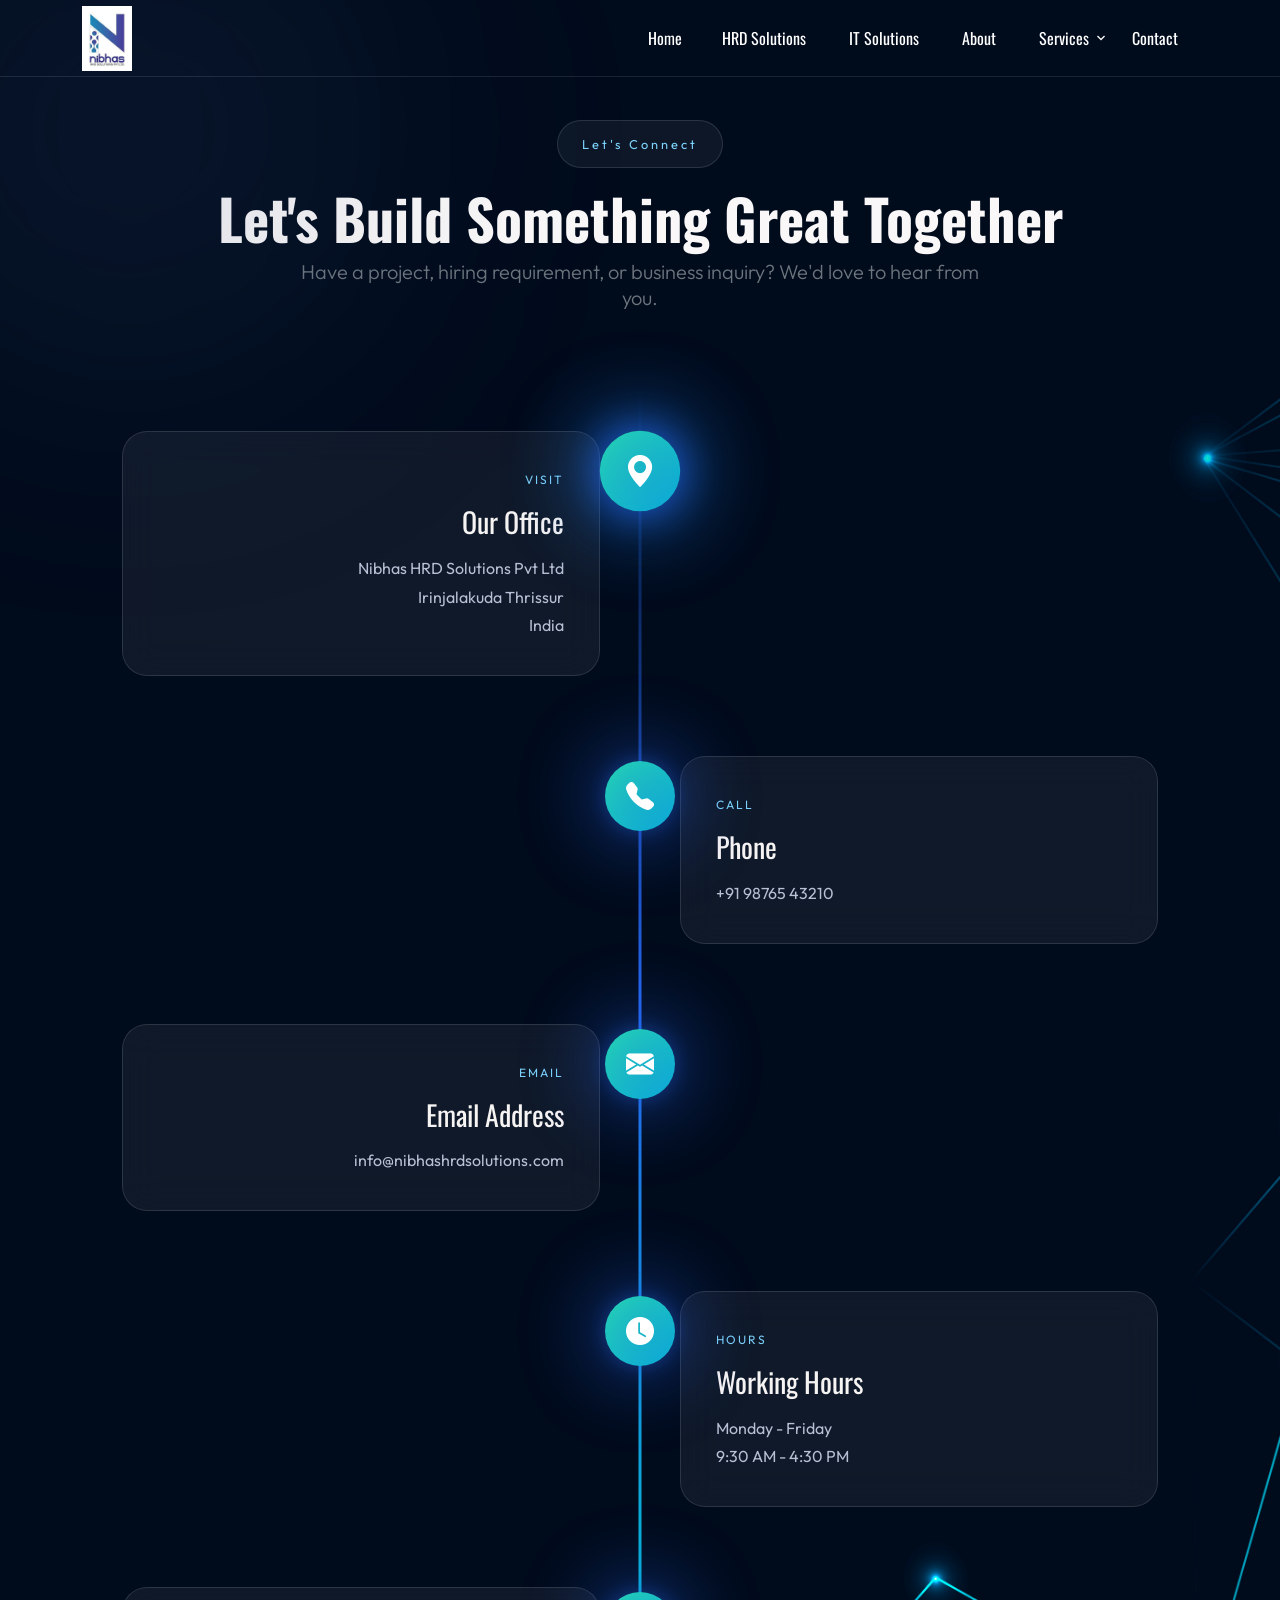
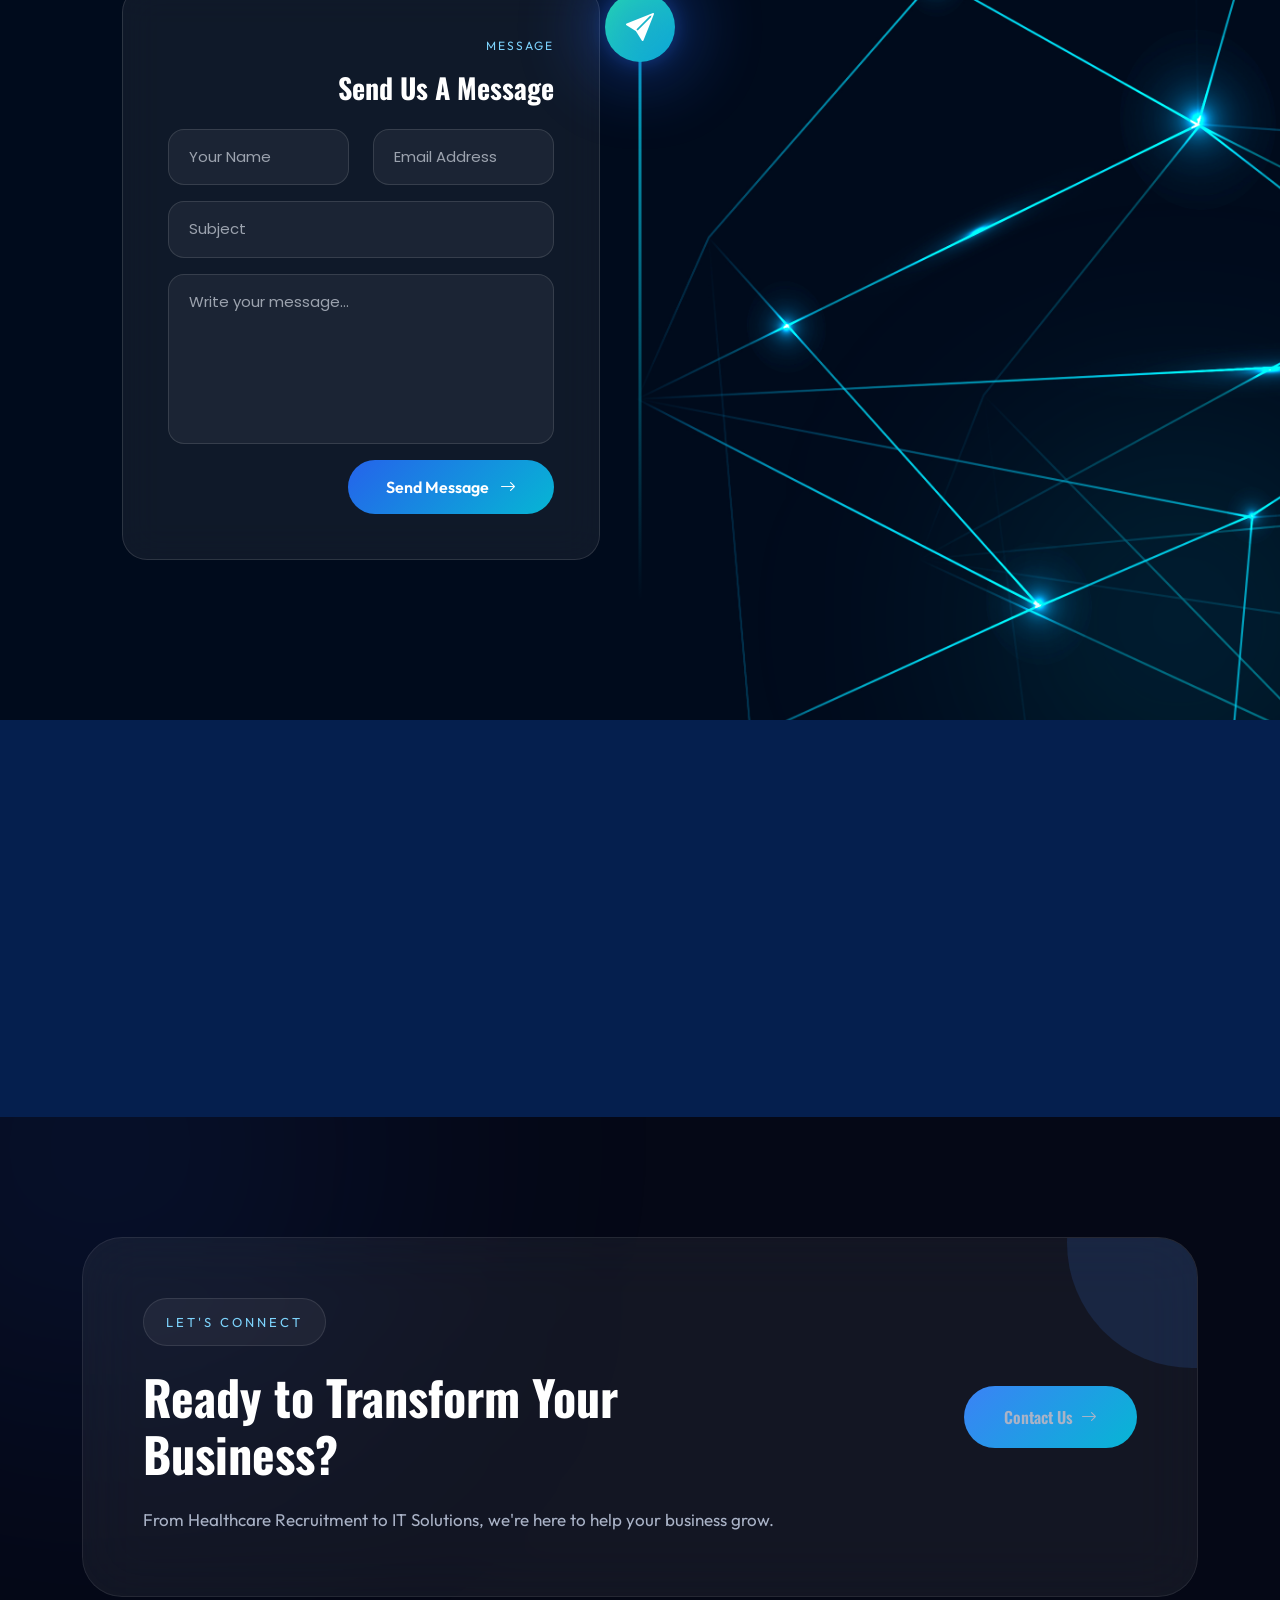
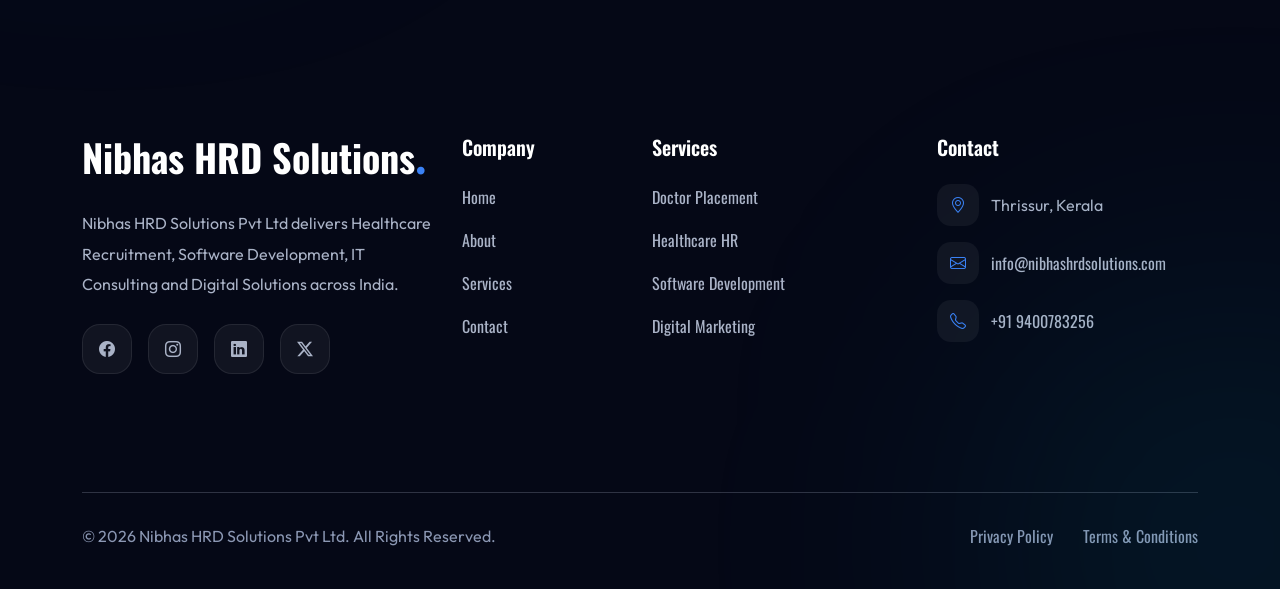
==== commit da5b755c: "Updated nibhashrdsolutions page" ====
--- a/monoline-1.0.0/contact.html
+++ b/monoline-1.0.0/contact.html
@@ -218,8 +218,10 @@
                     <span class="small-title">
                         EMAIL
                     </span>
+                    <a href="mailto:info@nibhashrdsolutions.com"></a>
 
                     <h4>Email Address</h4>
+
 
                     <p>
 
@@ -481,12 +483,16 @@
 
                     <li>
                         <i class="bi bi-envelope"></i>
-                        info@nibhashrd.com
+                        <a href="mailto:info@nibhas.com">
+   
+                        info@nibhashrdsolutions.com
                     </li>
 
                     <li>
                         <i class="bi bi-telephone"></i>
-                        +91 9876543210
+                        <a href="tel:+919400783256">
+
+                        +91 9400783256
                     </li>
 
                 </ul>
